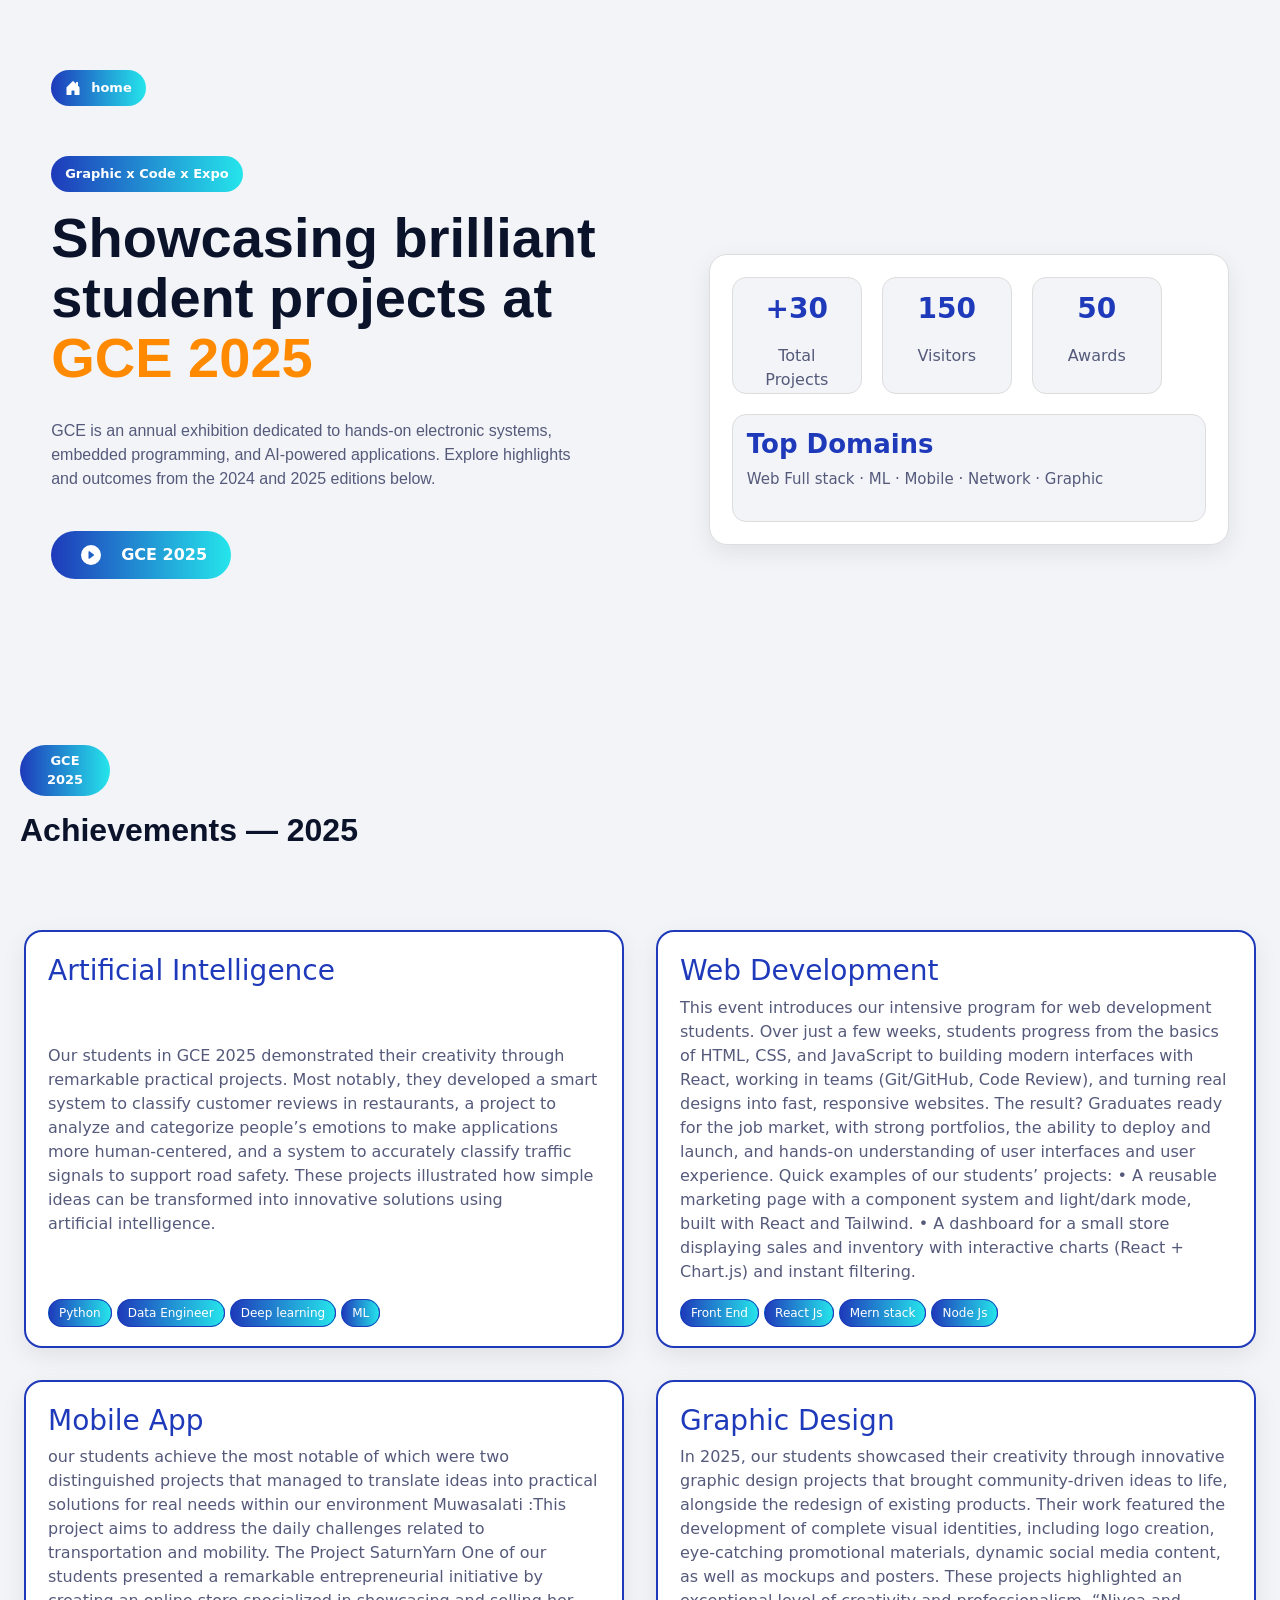
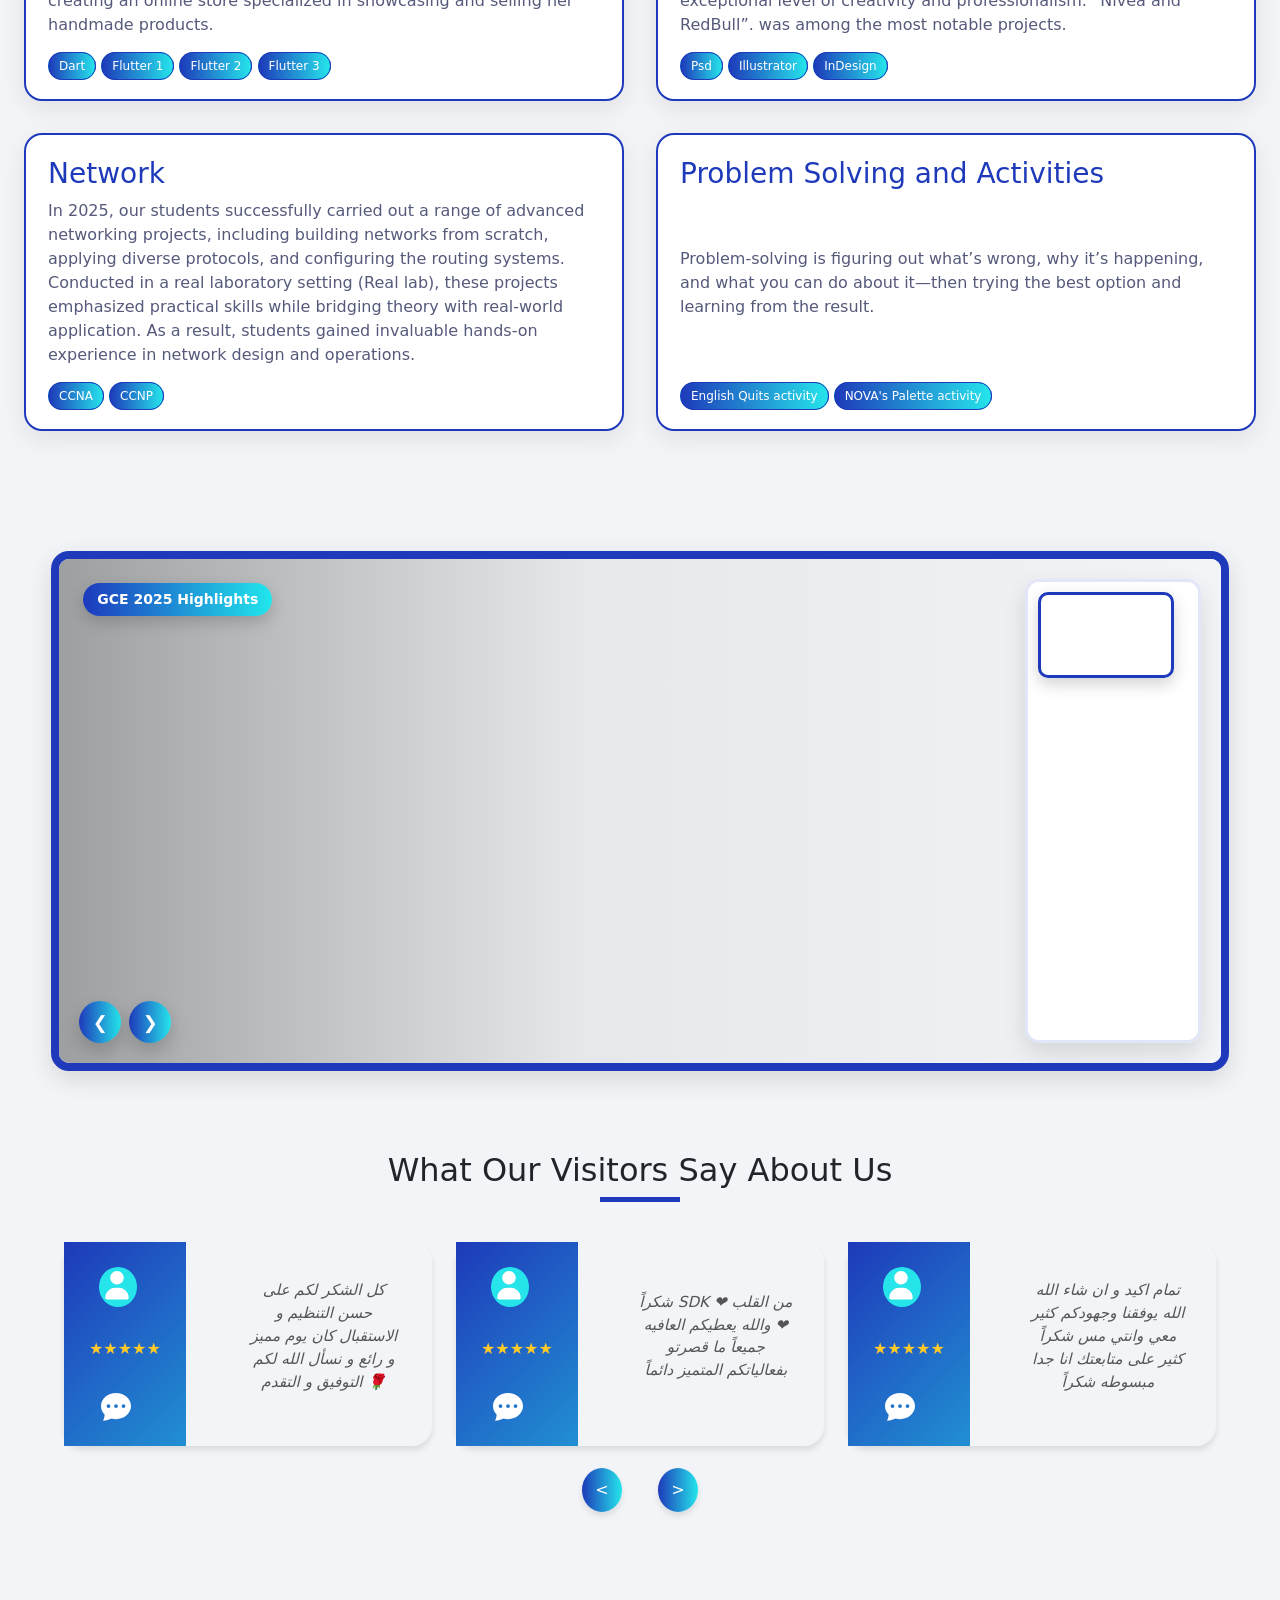
==== SDK-GCE/HTML/GCE-2025.html @ eddd0426 "Add initial HTML structure for GCE 2026 landing page with navigation, sections, and footer" ====
<!DOCTYPE html>
<html lang="en">
<head>
    <meta charset="UTF-8">
    <meta name="viewport" content="width=device-width, initial-scale=1.0">
    <title>GCE 2025</title>

    <link href="https://cdn.jsdelivr.net/npm/bootstrap@5.0.2/dist/css/bootstrap.min.css" rel="stylesheet" integrity="sha384-EVSTQN3/azprG1Anm3QDgpJLIm9Nao0Yz1ztcQTwFspd3yD65VohhpuuCOmLASjC" crossorigin="anonymous">
    <link rel="stylesheet" href="https://cdnjs.cloudflare.com/ajax/libs/font-awesome/6.4.0/css/all.min.css">
    <link rel="stylesheet" href="../CSS/GCE.css">


</head>
<body>
    

<div id="maingrid-header">

<div id="gridone-header">

    <a href="../index.html">
    <div class="btn-home">

        <svg xmlns="http://www.w3.org/2000/svg" width="16" height="16" fill="currentColor" class="bi bi-house-door-fill" viewBox="0 0 16 16">
        <path d="M6.5 14.5v-3.505c0-.245.25-.495.5-.495h2c.25 0 .5.25.5.5v3.5a.5.5 0 0 0 .5.5h4a.5.5 0 0 0 .5-.5v-7a.5.5 0 0 0-.146-.354L13 5.793V2.5a.5.5 0 0 0-.5-.5h-1a.5.5 0 0 0-.5.5v1.293L8.354 1.146a.5.5 0 0 0-.708 0l-6 6A.5.5 0 0 0 1.5 7.5v7a.5.5 0 0 0 .5.5h4a.5.5 0 0 0 .5-.5"/>
        </svg>
        
        <span>home</span>  

    </div>
    </a>


    <div class="summary">Graphic x Code x Expo</div>

<h1>Showcasing brilliant student projects at <span> GCE 2025 </span></h1>
<p>GCE is an annual exhibition dedicated to hands-on electronic systems, embedded programming, and AI-powered applications. Explore highlights and outcomes from the 2024 and 2025 editions below.</p>

<div class="reels">

<svg xmlns="http://www.w3.org/2000/svg" width="16" height="16" fill="currentColor" class="bi bi-play-circle-fill" viewBox="0 0 16 16">
  <path d="M16 8A8 8 0 1 1 0 8a8 8 0 0 1 16 0M6.79 5.093A.5.5 0 0 0 6 5.5v5a.5.5 0 0 0 .79.407l3.5-2.5a.5.5 0 0 0 0-.814z"/>
</svg>
<a href="https://www.instagram.com/reel/DPHb82TCMqU/?utm_source=ig_web_button_share_sheet" >GCE 2025</a>  <!-- link reel for GCE 2025-->

</div>

</div>



<div id="gridtwo-header">


  <a href="../index.html">



    </a>


<div id="grid-static">

    <div id="static-one">

<div class="static-number">
    <h4>+30</h4>  
    <p>Total Projects</p>
</div>

<div class="static-number">
    <h4>150</h4>  
    <p>Visitors</p>
</div>

<div class="static-number">
    <h4>50</h4> 
    <p>Awards </p>
</div>

    </div>

<div class="static-domain">
    <h4>Top Domains</h4>
    <p>Web Full stack · ML · Mobile · Network · Graphic </p>
</div>

</div>


</div>


</div>


<div id="title-achevment">

<div class="gce-title">

<div class="gce-year">GCE 2025</div>
<h3>Achievements — 2025</h3>

</div>



</div>


<div id="grid-2023">

<div class="pre-project">

<h3>Artificial Intelligence</h3>

<p>Our students in GCE 2025 demonstrated their creativity through remarkable practical projects. Most notably, they developed a smart system to classify customer reviews in restaurants, a project to analyze and categorize people’s emotions to make applications more human-centered, and a system to accurately classify traffic signals to support road safety. These projects illustrated how simple ideas can be transformed into innovative solutions using artificial intelligence.</p>

<div class="skill-badge">
    <span>Python</span>
    <span>Data Engineer</span>
    <span>Deep learning</span>
    <span>ML</span>
</div>

</div>

<div class="pre-project">

<h3>Web Development</h3>

<p>This event introduces our intensive program for web development students. Over just a few weeks, students progress from the basics of HTML, CSS, and JavaScript to building modern interfaces with React, working in teams (Git/GitHub, Code Review), and turning real designs into fast, responsive websites.
The result? Graduates ready for the job market, with strong portfolios, the ability to deploy and launch, and hands-on understanding of user interfaces and user experience.

Quick examples of our students’ projects:
	•	 A reusable marketing page with a component system and light/dark mode, built with React and Tailwind.
	•	A dashboard for a small store displaying sales and inventory with interactive charts (React + Chart.js) and instant filtering.</p>

<div class="skill-badge">
    <span>Front End</span>
    <span>React Js</span>
    <span>Mern stack</span>
    <span>Node Js</span>
</div>

</div>

<div class="pre-project">

<h3>Mobile App</h3>

<p>our students achieve the most notable of which were two distinguished projects that managed to translate ideas into practical solutions for real needs within our environment 
 
Muwasalati :This project aims to address the daily challenges related to transportation and mobility. 
The Project SaturnYarn
One of our students presented a remarkable entrepreneurial initiative by creating an online store specialized in showcasing and selling her handmade products.</p>

<div class="skill-badge">
    <span>Dart</span>
    <span>Flutter 1</span>
    <span>Flutter 2</span>
    <span>Flutter 3</span>
</div>

</div>

<div class="pre-project">

<h3>Graphic Design</h3>

<p>In 2025, our students showcased their creativity through innovative graphic design projects that brought community-driven ideas to life, alongside the redesign of existing products. Their work featured the development of complete visual identities, including logo creation, eye-catching promotional materials, dynamic social media content, as well as mockups and posters. These projects highlighted an exceptional level of creativity and professionalism. “Nivea and RedBull”. was among the most notable projects.</p>

<div class="skill-badge">
    <span>Psd</span>
    <span>Illustrator</span>
    <span>InDesign</span>

</div>

</div>

<div class="pre-project" >

<h3>Network</h3>

<p>In 2025, our students successfully carried out a range of advanced networking projects, including building networks from scratch, applying diverse protocols, and configuring the routing systems. Conducted in a real laboratory setting (Real lab), these projects emphasized practical skills while bridging theory with real-world application. As a result, students gained invaluable hands-on experience in network design and operations.</p>

<div class="skill-badge">
    <span>CCNA</span>
    <span>CCNP</span>
</div>

</div>

<div class="pre-project" >

<h3>Problem Solving and Activities</h3>

<p>Problem-solving is figuring out what’s wrong, why it’s happening, and what you can do about it—then trying the best option and learning from the result.</p>

<div class="skill-badge">

    <span>English Quits activity</span>
    <span>NOVA's Palette activity</span>
</div>

</div>




</div>




<div class="hero-gallery">
  <div class="hero-bg" id="heroBg">
    <div class="hero-overlay"></div>

    <div class="hero-badge">GCE 2025 Highlights</div>
  </div>


  <div class="thumb-rail" id="thumbRail"></div>


  <button class="chev prev" id="heroPrev" aria-label="Previous">❮</button>
  <button class="chev next" id="heroNext" aria-label="Next">❯</button>
</div>




<div id="review">

<div id="header-review">
<h2>What Our Visitors Say About Us</h2>
<div id="line"></div>
</div>



<div id="review-card">

<div class="feedback-card">

<div class="part1-card">

<div class="bg-profile">
<svg xmlns="http://www.w3.org/2000/svg" viewBox="0 0 640 640"><!--!Font Awesome Free v7.0.0 by @fontawesome - https://fontawesome.com License - https://fontawesome.com/license/free Copyright 2025 Fonticons, Inc.--><path fill="#ffffff" d="M320 312C386.3 312 440 258.3 440 192C440 125.7 386.3 72 320 72C253.7 72 200 125.7 200 192C200 258.3 253.7 312 320 312zM290.3 368C191.8 368 112 447.8 112 546.3C112 562.7 125.3 576 141.7 576L498.3 576C514.7 576 528 562.7 528 546.3C528 447.8 448.2 368 349.7 368L290.3 368z"/></svg>
</div>

<div class="star">
★★★★★
</div>

<div class="comment-icon">
<svg xmlns="http://www.w3.org/2000/svg" width="16" height="16" fill="currentColor" class="bi bi-chat-dots-fill" viewBox="0 0 16 16">
  <path d="M16 8c0 3.866-3.582 7-8 7a9 9 0 0 1-2.347-.306c-.584.296-1.925.864-4.181 1.234-.2.032-.352-.176-.273-.362.354-.836.674-1.95.77-2.966C.744 11.37 0 9.76 0 8c0-3.866 3.582-7 8-7s8 3.134 8 7M5 8a1 1 0 1 0-2 0 1 1 0 0 0 2 0m4 0a1 1 0 1 0-2 0 1 1 0 0 0 2 0m3 1a1 1 0 1 0 0-2 1 1 0 0 0 0 2"/>
</svg>
</div>


</div>
<!-- i take coments from tr ansam-->
<div class="part2-card">
<p>
    كل الشكر لكم على حسن التنظيم و الاستقبال كان يوم مميز و رائع و نسأل الله لكم التوفيق و التقدم 🌹
</p>
</div>

    
</div>

<div class="feedback-card">

<div class="part1-card">

<div class="bg-profile">
<svg xmlns="http://www.w3.org/2000/svg" viewBox="0 0 640 640"><!--!Font Awesome Free v7.0.0 by @fontawesome - https://fontawesome.com License - https://fontawesome.com/license/free Copyright 2025 Fonticons, Inc.--><path fill="#ffffff" d="M320 312C386.3 312 440 258.3 440 192C440 125.7 386.3 72 320 72C253.7 72 200 125.7 200 192C200 258.3 253.7 312 320 312zM290.3 368C191.8 368 112 447.8 112 546.3C112 562.7 125.3 576 141.7 576L498.3 576C514.7 576 528 562.7 528 546.3C528 447.8 448.2 368 349.7 368L290.3 368z"/></svg>
</div>

<div class="star">
★★★★★
</div>

<div class="comment-icon">
<svg xmlns="http://www.w3.org/2000/svg" width="16" height="16" fill="currentColor" class="bi bi-chat-dots-fill" viewBox="0 0 16 16">
  <path d="M16 8c0 3.866-3.582 7-8 7a9 9 0 0 1-2.347-.306c-.584.296-1.925.864-4.181 1.234-.2.032-.352-.176-.273-.362.354-.836.674-1.95.77-2.966C.744 11.37 0 9.76 0 8c0-3.866 3.582-7 8-7s8 3.134 8 7M5 8a1 1 0 1 0-2 0 1 1 0 0 0 2 0m4 0a1 1 0 1 0-2 0 1 1 0 0 0 2 0m3 1a1 1 0 1 0 0-2 1 1 0 0 0 0 2"/>
</svg>
</div>


</div>

<div class="part2-card">
<p>
    شكراً SDK من القلب ❤️❤️ والله يعطيكم العافيه جميعاً ما قصرتو بفعالياتكم المتميز دائماً
</p>
</div>

    
</div>


<div class="feedback-card">

<div class="part1-card">

<div class="bg-profile">
<svg xmlns="http://www.w3.org/2000/svg" viewBox="0 0 640 640"><!--!Font Awesome Free v7.0.0 by @fontawesome - https://fontawesome.com License - https://fontawesome.com/license/free Copyright 2025 Fonticons, Inc.--><path fill="#ffffff" d="M320 312C386.3 312 440 258.3 440 192C440 125.7 386.3 72 320 72C253.7 72 200 125.7 200 192C200 258.3 253.7 312 320 312zM290.3 368C191.8 368 112 447.8 112 546.3C112 562.7 125.3 576 141.7 576L498.3 576C514.7 576 528 562.7 528 546.3C528 447.8 448.2 368 349.7 368L290.3 368z"/></svg>
</div>

<div class="star">
★★★★★
</div>

<div class="comment-icon">
<svg xmlns="http://www.w3.org/2000/svg" width="16" height="16" fill="currentColor" class="bi bi-chat-dots-fill" viewBox="0 0 16 16">
  <path d="M16 8c0 3.866-3.582 7-8 7a9 9 0 0 1-2.347-.306c-.584.296-1.925.864-4.181 1.234-.2.032-.352-.176-.273-.362.354-.836.674-1.95.77-2.966C.744 11.37 0 9.76 0 8c0-3.866 3.582-7 8-7s8 3.134 8 7M5 8a1 1 0 1 0-2 0 1 1 0 0 0 2 0m4 0a1 1 0 1 0-2 0 1 1 0 0 0 2 0m3 1a1 1 0 1 0 0-2 1 1 0 0 0 0 2"/>
</svg>
</div>


</div>

<div class="part2-card">
<p>
    تمام اكيد و ان شاء الله الله يوفقنا وجهودكم كثير معي وانتي مس شكراً كثير على متابعتك انا جدا مبسوطه شكراً
</p>
</div>

    
</div>

</div>

<div id="arrow">

<div id="left-arrow"> < </div>
<div id="right-arrow">> </div>

</div>

</div>




</div>





<script src="../JS/GCE-2025.js"></script>

</body>
</html>
---- SDK-GCE/CSS/GCE.css ----
body
{
    background-color: #F2F4F7;
    box-sizing: border-box;
    margin: 0px;

}


#maingrid-header
{
    display: grid;
    grid-template-columns: auto auto;
    margin: 70px 53px;
    gap: 60px;
}


#gridone-header
{

    margin-left: 70px;
    margin-top: 40px;

}


#gridone-header h1
{
    width: 557px;
    height: 204px;
    color: #0B132B;
    font-size: 56px;
    font-family: Inter, sans-serif;
    font-weight: bold;
}

#gridone-header span
{
    color: #FF8A00;
}


#gridone-header p
{
    width: 557px;
    height: 115px;
    color: #555a7b;
    font-size: 16px;
    font-family: Inter, sans-serif;

}

.summary 
{
    width: 271px;
    height: 36px;
    background: linear-gradient(90deg, #1E3ABA, #25E5EB);
    color: white;
    font-size: 13px;
    padding: 8px 14px;
    border-radius: 999px;
    text-align: center;
    font-weight: 700;
    margin-bottom: 16px;
}

.btn-home 
{

    width: 131px;
    height: 36px;
    background: linear-gradient(90deg, #1E3ABA, #25E5EB);
    margin-bottom: 50px;
    color: white;
    font-size: 13px;
    padding: 8px 14px;
    border-radius: 999px;
    text-align: center;
    font-weight: 700;
    display: flex;
    justify-content: center;
    gap: 10px;
    position: relative;
    bottom: 110px;
    left: 330px;
    display: flex;
    align-items: center;
    transition: transform .35s ease, box-shadow .35s ease, filter .35s ease;

}




.btn-home span
{
  color: white !important;
}


.btn-home:hover
{

  transform: translateY(-3px) scale(1.02);
  box-shadow: 0 10px 24px rgba(0,0,0,.15);

}

#grid-static
{
    display: flex;
    flex-direction: column;
    background: #fff;
    border: 1px solid #ddd;
    border-radius: 18px;
    box-shadow: 0 8px 24px rgba(0, 0, 0, .08);
    padding: 22px;
    gap: 20px;
    width: 480px;

}

#static-one
{
    display: flex;
    gap: 20px;
}


.static-number
{
    width: 130px;
    height: 93px;
    background: #F2F4F7;
    border: 1px solid #ddd;
    border-radius: 14px;
    padding: 14px;
    text-align: center;
}

.static-domain
{

    width: 434px;
    height: 93px;
    background: #F2F4F7;
    border: 1px solid #ddd;
    border-radius: 14px;
    padding: 14px;
}


.static-domain h4
{

    font-size: 26px;
    font-weight: 700;
    color: #1E3ABA;
}

.static-domain p
{

    font-size: 15px;    
    color: #555a7b;
}


.static-number h4
{
    width: 100px;
    height: 44px;
    color: #1E3ABA;
    font-size: 28px;
    font-weight: 700;
}

.static-number p
{
    width: 100px;
    height: 19px;
    color: #555a7b;
  
}


#gridtwo-header
{
    margin-top: 150px;
}

#title-achevment
{
    display: flex;
    align-items: center;
    justify-content: space-between;
    padding: 15px 25px;
    margin-top: 220px;
}

#title-achevment h3
{

color: #0B132B;
font-size: 32px;
font-family: Inter, sans-serif;
font-weight: 600;

}


#title-achevment p
{
    margin-right: 40px;
    margin-top: 30px;
    font-size: 16px;
    font-family: Inter, sans-serif;
    color: #555a7b;
}

.gce-title
{
    margin-left: 70px;
}

.gce-year
{
    width: 90px;
    background: linear-gradient(90deg, #1E3ABA, #25E5EB);
    color: white;
    font-size: 13px;
    padding: 5px 14px;
    border-radius: 999px;
    text-align: center;
    font-weight: 700;
    margin-bottom: 16px;
}


/*
#1E3ABA
*/

#grid-2023
{
    display: grid;
    grid-template-columns: auto auto;
    margin-left: 90px;
    margin-top: 70px;
    gap: 70px;
}

.pre-project
{
    width: 513px;
    background: #fff;
    border: 2px solid  #1E3ABA;
    border-radius:18px;
    padding: 22px;
    box-shadow:  0 8px 24px rgba(0, 0, 0, .08);
    display: flex;
    flex-direction: column;
    justify-content: space-between;
}

.pre-project h3
{
    color: #1E3ABA;
}

.pre-project p
{
    color: #555a7b;
}


.skill-badge span
{
    
    font-size: 12px;
    padding: 6px 10px;
    border-radius: 999px;
    border: 1px solid #1E3ABA;
    background: linear-gradient(90deg, #1E3ABA, #25E5EB);
    color: white

}


.skill-badge span:hover 
{
    border: 1px solid #25E5EB;
    background: #25E5EB;
    color: white;
}


.static-info
{

    display: flex;
    gap: 20px;


}

.static-card
{

    display: flex;
    flex-direction: column;
    background: #fff;
    border: 2px solid #1E3ABA;
    border-radius: 18px;
    box-shadow: 0 8px 24px rgba(0, 0, 0, .08);
    padding: 22px;
    gap: 20px;
    width: 513px;
}

.summary-info li
{
color: #555a7b;

}


.image-scroll 
{

    margin-left: 360px;
    margin-top: 200px;
    background: #fff;
    border: 8px solid #1E3ABA;
    border-radius: 18px;
    box-shadow: 0 8px 24px rgba(0, 0, 0, .08);
    padding: 6px;
    gap: 20px;
    width: 810px;
    height: 425px;
}

.image-scroll img
{
    width: 783px;
    height: 400px;
    border-radius: 20px;
}


#arrow-pic
{
    display: flex;
    margin-top: 20px;
    justify-content: center;
    gap: 80px;

}

#circles
{
    display: flex;
    align-items: center;
}


#leftArrow
{

    background: linear-gradient(90deg, #1E3ABA, #25E5EB);
    border: none;
    border-radius: 50%;
    padding: 10px;
    font-size: 15px;
    font-weight: 600;
    color: white;
    width: 40px;
    height: 44px;
    display: flex;
    align-items: center;
    justify-content: center;

    
}


#rightArrow
{


    background: linear-gradient(90deg, #1E3ABA, #25E5EB);
    border: none;
    border-radius: 50%;
    padding: 10px;
    font-size: 15px;
    font-weight: 600;
    color: white;
    width: 40px;
    height: 44px;

}

#review
{


margin-bottom: 190px;

}

#header-review
{

font-weight: bold;
font-size: 25px;
margin-left: 550px;
margin-top: 220px;

}

#line
{

border-top:solid 5px #1E3ABA;
width: 80px;
position: relative;
left: 200px;
}

#review-card
{

display: flex;
gap: 30px;
margin-left: 200px;
margin-top: 100px;
width: 100%;
}

.feedback-card
{

display: flex;
width: 366px;
height: 204px;
gap: 30px;
box-shadow: 0 4px 6px rgba(0, 0, 0, 0.1);
border-radius: 20px;
}


.bg-profile
{

background-color: #25E5EB;
border-radius: 50%;
width: 38px;
height: 48px;
position: relative;
position: relative;
left: 10px;

}

.bg-profile svg
{

    width: 36px;
    height: 36px;
    display: flex;
    align-items: center;
    justify-content: center;
}

.comment-icon svg
{
    color: white;
    width: 30px;
    height: 30px;
    position: relative;
    left: 12px;
}

.star
{
    color: #ffca28;
}


.part1-card
{
    display: flex;
    flex-direction: column;
    background-color: #1E3ABA;
    gap: 30PX;
    padding: 25px;

   
}

.part2-card 
{
    display: flex;
    text-align: center;
    align-items: center;
    padding: 30px;
    width: 256px;
}

.part2-card p
{
    font-style: italic;
    color: #555;
    line-height: 1.5;
    font-size: 0.95rem;
    overflow: hidden;
}


#arrow
{
    display: flex;
    justify-content: space-between;
}

#left-arrow
{
    display: flex;
    background: linear-gradient(90deg, #1E3ABA, #25E5EB);
    border-radius: 50%;
    color: white;
    padding: 10px;
    width: 40px;
    align-items: center;
    justify-content: center;
    box-shadow: 0 4px 6px rgba(0, 0, 0, 0.1);
    position: relative;
    top: 230px;
    left: 90px;
    cursor: pointer;
}


#right-arrow
{
    display: flex;
    background: linear-gradient(90deg, #1E3ABA, #25E5EB);
    border-radius: 50%;
    color: white;
    padding: 10px;
    width: 40px;
    align-items: center;
    justify-content: center;
    box-shadow: 0 4px 6px rgba(0, 0, 0, 0.1);
    position: relative;
    top: 230px;
    right: 90px;
    cursor: pointer;

}


.feedback-card{
  transition: transform .35s ease, box-shadow .35s ease, filter .35s ease;

}
.feedback-card:hover{
  transform: translateY(-6px) scale(1.02);
  box-shadow: 0 10px 24px rgba(0,0,0,.15);
}


.part1-card{
  background: linear-gradient(135deg, #1E3ABA, #25E5EB);
  background-size: 200% 200%;
  transition: background-position .6s ease;
}
.feedback-card:hover .part1-card{
  background-position: 100% 0;
}

#left-arrow,#right-arrow{
  transition: transform .2s ease, box-shadow .25s ease, filter .2s ease;
}
#left-arrow:hover,#right-arrow:hover{ transform: scale(1.06); }
#left-arrow:active,#right-arrow:active{ transform: scale(.94); filter: brightness(.95); }

.pre-project
{

    transition: transform .35s ease, box-shadow .35s ease, filter .35s ease;
}

.pre-project:hover{
  transform: translateY(-6px) scale(1.02);
  box-shadow: 0 10px 24px rgba(0,0,0,.15);
}

/* === Hero gallery (Antalya-style) === */
.hero-gallery{
  position: relative;
  margin: 120px auto 80px;
  width: min(1200px, 92vw);
  height: clamp(380px, 55vw, 520px);
  border-radius: 18px;
  overflow: hidden;
  box-shadow: 0 8px 24px rgba(0,0,0,.12);
  border: 8px solid #1E3ABA;
  background: #fff;
}

.hero-bg{
  position: absolute;
  inset: 0;
  background-size: cover;
  background-position: center;
  filter: saturate(1.03);
}

.hero-overlay{
  position: absolute;
  inset: 0;
  background: linear-gradient(90deg, rgba(0,0,0,.35), rgba(0,0,0,.05) 45%, rgba(0,0,0,0));
}

.hero-badge{
  position: absolute;
  left: 24px; top: 24px;
  background: linear-gradient(90deg, #1E3ABA, #25E5EB);
  color:#fff; font-weight:700; font-size:14px;
  padding:6px 14px; border-radius:999px; 
  box-shadow: 0 6px 16px rgba(0,0,0,.18);
}

/* Thumbnails rail on the right */
.thumb-rail{
  position: absolute;
  right: 20px; bottom: 20px;
  display: grid;
  gap: 10px;
  padding: 10px;
  background: #fff;
  border-radius: 14px;
  border: 3px solid #E1E7F8;
  box-shadow: 0 10px 24px rgba(0,0,0,.12);
  max-height: calc(100% - 40px);
  width: 176px;
  overflow: auto;
}
.thumb{
  width: 136px; height: 86px; border-radius: 10px;
  background-size: cover; background-position: center;
  cursor: pointer; border: 3px solid transparent;
  transition: transform .22s ease, border-color .22s ease, box-shadow .22s ease, filter .22s ease;
}
.thumb:hover{ transform: translateY(-2px); filter: brightness(1.03); }
.thumb.active{
  border-color: #1E3ABA;
  box-shadow: 0 6px 16px rgba(0,0,0,.18);
}

/* Bottom chevrons */
.chev{
  position: absolute; bottom: 20px;
  width: 42px; height: 42px; border-radius: 50%;
  border: none; cursor: pointer; font-size: 18px;
  color: #fff;
  background: linear-gradient(90deg, #1E3ABA, #25E5EB);
  box-shadow: 0 8px 18px rgba(0,0,0,.18);
  display: grid; place-items: center;
  transition: transform .18s ease, filter .18s ease;
}
.chev.prev{ left: 20px; }
.chev.next{ left: 70px; }
.chev:hover{ transform: scale(1.06); }
.chev:active{ transform: scale(.94); filter: brightness(.95); }

/* Hide old gallery bits if still present */
.image-scroll, #arrow-pic, #circles, #leftArrow, #rightArrow, #mainImage{ display:none !important; }
.hero-bg{
  background-size: contain !important;
  background-repeat: no-repeat;
  background-position: center;
  background-color: #F2F4F7; /* backdrop behind letterbox bars */
}

.reels a
{
    text-decoration: none;
    color: white;
    font-weight: 800;

}


.reels:hover
{

  transform: translateY(-6px) scale(1.02);
  box-shadow: 0 10px 24px rgba(0,0,0,.15);
}

.reels svg
{
    color: white;
    width: 60px;
    height: 20px;
}

.reels
{
    background: linear-gradient(90deg, #1E3ABA, #25E5EB);
    display: flex;
    align-items: center;
    gap: 0px;
    width: 180px;
    padding: 12px 10px;
    border-radius: 40px;
    transition: transform .35s ease, box-shadow .35s ease, filter .35s ease;
}

@media (max-width:500px)
{


    .feedback-card
    {
        margin-right: 20px;
    }


    #arrow
    {
        gap: 1500px;
    }
  .hero-gallery{
    width: 100%;
    height: clamp(260px, 76vw, 420px);
    margin: 24px auto 16px;
    border-width: 6px;
    margin-left: 400px;
    margin-top: 120px;
  }

  /* Badge smaller + closer to edges */
  .hero-badge{
    left: 12px; top: 12px;
    font-size: 12px;
    padding: 5px 10px;
  }

  /* Thumbs: move to bottom, horizontal scroll */
  .thumb-rail{
    left: 10px; right: 10px; bottom: 10px;
    top: auto;
    width: auto;
    max-height: 110px;
    display: grid;
    grid-auto-flow: column;
    grid-auto-columns: minmax(88px, 1fr);
    gap: 8px;
    padding: 8px;
    overflow-x: auto;
    overflow-y: hidden;
    border-width: 2px;
    border-radius: 12px;
  }
  .thumb{ width: 100%; height: 64px; }

  /* Chevrons sit just above the thumb strip */
  .chev{ bottom: 130px; }
  .chev.prev{ left: 12px; }
  .chev.next{ left: 60px; }



#maingrid-header
{
    grid-template-columns: auto;
    gap: 10px;
}

#gridone-header 
{
    margin-left: 0px;

}

#gridone-header h1
{
    width: 385px;
    font-size: 35px;
}

#gridone-header p
{
    width: 360px;
    position: relative;
    bottom: 30px;

}


#grid-2023
{

grid-template-columns: auto;
margin-left: 40px;
}

.gce-title h3
{
    width: 470px;
}

.gce-title
{
    margin-left: 14px;
}

.hero-gallery
{
    margin-left: 40px;
}

#header-review
{
    margin-left: 60px;
}

#review-card
{
    display: grid;
    grid-template-columns: auto ;
    margin-left: 30px;
}

#grid-static
{
    width: 360px;
}

.static-number
{
    width: 110px;
    height: 110px;
    text-align: center;
    flex-direction: column;
    display: flex;
    align-items: center;
    justify-content: center;
    padding: 6px;
}

.static-domain
{
    width: 320px;
    height: 100px;
}

.static-number p
{
font-size: 12px;
font-weight: 400;

}

.static-one
{
    gap: 0px;
}


.static-number h4
{

width: 50px;
font-weight: 700;
}

.static-number p
{
width: 80px;
}

.pre-project
{
    width: 390px;
}

#arrow
{
    display: flex;
    gap: 35px;
    justify-content: start;
    position: relative;
    top: 900px;
    left: 160px;
}

#left-arrow
{
    position: relative;
    top: 0px;
    left: 0px;
}


#right-arrow
{
    position: relative;
    top: 0px;
    right: 0px;
}

.btn-home
{
    position: absolute;
    left: 15px;
    top: 15px;
    
}

}


@media (min-width:500px) and (max-width:1024px)
{

     #header-review h2
    {
       width: 500px;
    }

    .feedback-card
    {
        margin-right: 20px;
    }


    #arrow
    {
        gap: 1500px;
    }

      .hero-gallery{
    width: 100%;
    height: clamp(260px, 76vw, 420px);
    margin: 24px auto 16px;
    border-width: 6px;
    margin-left: 400px;
    margin-top: 120px;
  }

  /* Badge smaller + closer to edges */
  .hero-badge{
    left: 12px; top: 12px;
    font-size: 12px;
    padding: 5px 10px;
  }

  /* Thumbs: move to bottom, horizontal scroll */
  .thumb-rail{
    left: 10px; right: 10px; bottom: 10px;
    top: auto;
    width: auto;
    max-height: 110px;
    display: grid;
    grid-auto-flow: column;
    grid-auto-columns: minmax(88px, 1fr);
    gap: 8px;
    padding: 8px;
    overflow-x: auto;
    overflow-y: hidden;
    border-width: 2px;
    border-radius: 12px;
  }
  .thumb{ width: 100%; height: 64px; }

  /* Chevrons sit just above the thumb strip */
  .chev{ bottom: 145px; }
  .chev.prev{ left: 18px; }
  .chev.next{ left: 72px; }

  #maingrid-header
{

    gap: 90px;
}

#gridone-header 
{
    margin-left: 0px;

}

#gridone-header h1
{
    width: 385px;
    font-size: 35px;
}

#gridone-header p
{
    width: 360px;
    position: relative;
    bottom: 30px;

}


#grid-2023
{


margin-left: 40px;
}

.gce-title h3
{
    width: 470px;
}

.gce-title
{
    margin-left: 14px;
}

.hero-gallery
{
    margin-left: 40px;
}

#header-review
{
    margin-left: 90px;
}

#review-card
{
    display: grid;
    grid-template-columns: auto auto;
    margin-left: 60px;
}

#grid-static
{
    width: 460px;
}

.static-number
{
    width: 180px;
    height: 110px;
    text-align: center;
    flex-direction: column;
    display: flex;
    align-items: center;
    justify-content: center;
    padding: 6px;
}

.static-domain
{
    width: 415px;
    height: 100px;
}

.static-number p
{
font-size: 12px;
font-weight: 400;

}

.static-one
{
    gap: 0px;
}


.static-number h4
{

width: 50px;
font-weight: 700;
}

.static-number p
{
width: 80px;
}

.pre-project
{
    width: 390px;
}

#arrow
{
    display: flex;
    gap: 35px;
    justify-content: start;
    position: relative;
    top: 480px;
    left: 630px;
}

#left-arrow
{
    position: relative;
    top: 0px;
    left: 0px;
}


#right-arrow
{
    position: relative;
    top: 0px;
    right: 0px;
}



}


/* ==== Header (hero) responsive fixes ==== */
#maingrid-header{
  display:grid;
  grid-template-columns: minmax(0,1fr) minmax(0,520px);
  align-items:center;
  gap: clamp(24px,5vw,60px);
  margin: clamp(24px,6vw,70px) clamp(16px,4vw,53px);
}

#gridone-header{ margin:0; }
#gridone-header h1{
  max-width: 22ch;
  height:auto;
  font-size: clamp(28px,5.2vw,56px);
  line-height:1.08;
  margin-bottom: 30px;
}

.reels
{
    margin-top: 40px;
}

#gridone-header p{
  max-width: 60ch;
  height:auto;
  font-size: clamp(14px,2.2vw,16px);
  margin: 10px 0 0;
}
.summary{ width: fit-content; }
.btn-home{
  position: static;            /* stop overlapping on small screens */
  display:inline-flex;
  width:auto; height:auto;
  padding:8px 14px;
  margin-left:auto;  
        /* keeps it to the right on wide screens */
}
#grid-static{
  width:100%;
  max-width: 520px;

}
.static-number,.static-domain{ width:auto; height:auto; }

/* ====== phones ====== */
@media (max-width:500px){
  #maingrid-header{
    grid-template-columns: 1fr;
    gap: 20px;
  }
  #gridone-header h1{ font-size:23px; max-width: 100%; margin-bottom: 40px;}
  #gridone-header p{ max-width: 100%; font-size:12px }
  .btn-home{ align-self: end; }
  #grid-static{ 
    order: 2;
  width: auto;                /* stop fixed width */
  max-width: 100%;
}    /* comes after the text block */
}



/* ====== tablets (≥500px and ≤1024px) ====== */
@media (min-width:500px) and (max-width:1024px){
  #maingrid-header{
    grid-template-columns: 1fr 1fr;
    gap: 32px;
    margin: 40px 24px;
  }
  #gridone-header h1{ font-size: clamp(30px,4.4vw,44px); max-width: 26ch; }
  #gridone-header p{ max-width: 54ch; }
  #grid-static{ max-width: 560px; }
}
/* === Base: let cards be fluid === */
#grid-2023{
  display: grid;
  grid-template-columns: repeat(2, minmax(0, 1fr));
  gap: 32px;
  margin: 70px 24px 0;
}
.pre-project{
  width: auto;                /* stop fixed width */
  max-width: 100%;
}

@media (min-width:500px) and (max-width:811px)
{
      #maingrid-header{
    grid-template-columns: 1fr;
    gap: 20px;
  }

  #gridone-header h1{ margin-bottom: 40px;}

}

/* === Phones (≤500px) === */
@media (max-width:500px){
  #grid-2023{
    grid-template-columns: 1fr;     /* single column */
    gap: 20px;
    margin: 32px 16px 0;
    margin-bottom: 120px;
  }
  .pre-project{
    padding: 18px;
  }
  .pre-project h3{ font-size: 20px; }
  .skill-badge span{ display: inline-block; margin: 6px 6px 0 0; }
}

/* === Tablets (≥500px and ≤1024px) === */
@media (min-width:500px) and (max-width:1024px){
  #grid-2023{
    grid-template-columns: repeat(2, minmax(0, 1fr)); /* two equal columns */
    gap: 24px;
    margin: 48px 20px 0;
  }
  .pre-project{
    padding: 20px;
  }
}


/* === GCE 2023 hero gallery (base) === */
.hero-gallery{
  position: relative;
  margin: 120px auto 80px;
  width: min(1200px, 92vw);
  height: clamp(380px, 55vw, 520px);
  border-radius: 18px;
  overflow: hidden;
  box-shadow: 0 8px 24px rgba(0,0,0,.12);
  border: 8px solid #1E3ABA;
  background: #fff;
}
.hero-bg{
  position: absolute;
  inset: 0;
  background-size: contain;         /* keeps full photo visible */
  background-repeat: no-repeat;
  background-position: center;
  background-color: #F2F4F7;        /* letterbox backdrop */
}
.hero-overlay{
  position: absolute; inset: 0;
  background: linear-gradient(90deg, rgba(0,0,0,.35), rgba(0,0,0,.05) 45%, rgba(0,0,0,0));
}
.hero-badge{
  position: absolute; left: 24px; top: 24px;
  background: linear-gradient(90deg, #1E3ABA, #25E5EB);
  color:#fff; font-weight:700; font-size:14px;
  padding:6px 14px; border-radius:999px; 
  box-shadow: 0 6px 16px rgba(0,0,0,.18);
}

/* Thumbnails rail (desktop/right) */
.thumb-rail{
  position: absolute; right: 20px; bottom: 20px;
  display: grid; gap: 10px; padding: 10px;
  background: #fff; border-radius: 14px; border: 3px solid #E1E7F8;
  box-shadow: 0 10px 24px rgba(0,0,0,.12);
  max-height: calc(100% - 40px);
  width: 176px; overflow: auto;
}
.thumb{
  width: 136px; height: 86px; border-radius: 10px;
  background-size: cover; background-position: center;
  cursor: pointer; border: 3px solid transparent;
  transition: transform .22s ease, border-color .22s ease, box-shadow .22s ease, filter .22s ease;
}
.thumb:hover{ transform: translateY(-2px); filter: brightness(1.03); }
.thumb.active{ border-color: #1E3ABA; box-shadow: 0 6px 16px rgba(0,0,0,.18); }

/* Bottom chevrons */
.chev{
  position: absolute; bottom: 20px;
  width: 42px; height: 42px; border-radius: 50%;
  border: none; cursor: pointer; font-size: 18px; color: #fff;
  background: linear-gradient(90deg, #1E3ABA, #25E5EB);
  box-shadow: 0 8px 18px rgba(0,0,0,.18);
  display: grid; place-items: center;
  transition: transform .18s ease, filter .18s ease;
}
.chev.prev{ left: 20px; }
.chev.next{ left: 70px; }
.chev:hover{ transform: scale(1.06); }
.chev:active{ transform: scale(.94); filter: brightness(.95); }

/* ====== phones (≤500px) ====== */
@media (max-width:500px){
  .hero-gallery{
    width: 100%;
    height: clamp(260px, 76vw, 420px);
    margin: 24px auto 16px;
    border-width: 6px;
  }
  .hero-badge{
    left: 12px; top: 12px;
    font-size: 12px; padding: 5px 10px;
  }
  /* Move thumbs to bottom as a horizontal strip */
  .thumb-rail{
    left: 10px; right: 10px; bottom: 10px; top: auto;
    width: auto; max-height: 110px;
    display: grid;
    grid-auto-flow: column;
    grid-auto-columns: minmax(88px, 1fr);
    gap: 8px; padding: 8px;
    overflow-x: auto; overflow-y: hidden;
    border-width: 2px; border-radius: 12px;
  }
  .thumb{ width: 100%; height: 64px; }
  /* Chevrons sit just above the thumb strip */
  .chev{ bottom: 130px; }
  .chev.prev{ left: 12px; }
  .chev.next{ left: 60px; }
}

/* ====== tablets (≥500px and ≤1024px) ====== */
@media (min-width:500px) and (max-width:1024px){
  .hero-gallery{
    width: 100%;
    height: clamp(320px, 56vw, 480px);
    margin: 40px auto 20px;
    border-width: 6px;
  }
  /* Keep thumbs bottom & horizontal on tablets too */
  .thumb-rail{
    left: 14px; right: 14px; bottom: 14px; top: auto;
    width: auto; max-height: 120px;
    display: grid;
    grid-auto-flow: column;
    grid-auto-columns: minmax(110px, 1fr);
    gap: 10px; padding: 10px;
    overflow-x: auto; overflow-y: hidden;
  }
  .thumb{ width: 100%; height: 74px; }
  .chev{ bottom: 145px; }
  .chev.prev{ left: 18px; }
  .chev.next{ left: 72px; }
}
/* ===== Review section: base responsive cleanup ===== */
#header-review{
  text-align: center;
  margin: 80px auto 0;
}
#line{
  position: static;           /* center with text-align */
  margin: 8px auto 0;
}

#review-card{
  /* grid so cards wrap fluidly */
  display: grid;
  grid-template-columns: repeat(3, minmax(0, 1fr));
  gap: 24px;
  max-width: 1200px;
  margin: 40px auto 0;
  padding: 0 24px;
}

.feedback-card{
  width: auto !important;     /* override fixed 366px */
  min-height: 204px;
  border-radius: 20px;
}

.part2-card{
  width: auto !important;     /* override fixed 256px */
}

/* Arrows: keep in normal flow (no big offsets) */
#arrow{
  position: r;
  max-width: 1200px;
  margin: 22px auto 0;
  padding: 0 24px;
  display: flex;
  justify-content: center;
  gap: 36px;
}
#left-arrow,
#right-arrow{
  position: static;           /* drop the absolute/relative offsets */
}

/* ===== Phones (≤500px) ===== */
@media (max-width:500px){
  #header-review{ margin: 36px auto 0; }
  #review-card{
    grid-template-columns: 1fr;     /* one card per row */
    gap: 16px;
    padding: 0 16px;
    margin-top: 24px;
  }
  .feedback-card{ min-height: 190px; }
  .part2-card{ padding: 18px; }

  #arrow{
    justify-content: center;        /* arrows centered under title */
    gap: 12px;
    margin-top: 12px;
    padding: 0 16px;
  }

  #review
  {
    margin-top: 120px;
  }


}

/* ===== Tablets (≥500px and ≤1024px) ===== */
@media (min-width:500px) and (max-width:1024px){
  #review-card{
    grid-template-columns: repeat(2, minmax(0, 1fr)); /* two columns */
    gap: 20px;
    padding: 0 20px;
    margin-top: 28px;
  }
  #arrow{
    max-width: 940px;
    margin-top: 12px;
    padding: 0 20px;
    justify-content: end;
    position: relative;
    display: none;
  }
}
/* Prevent accidental horizontal scroll as a safety net */
html, body { overflow-x: hidden; }

/* ---- Mobile (≤500px) ---- */
@media (max-width:500px){
  /* Stop giant gaps / offsets */
  #arrow { gap: 12px; position: static; margin: 12px auto 0; }
  #left-arrow, #right-arrow { position: static; }

  /* Center the gallery instead of pushing it off-screen */
  .hero-gallery { margin: 24px auto 16px; }

  /* Keep review cards inside the viewport */
  #review-card { margin-left: 0; padding: 0 16px; }

  /* Make fixed-width blocks fluid */
  #grid-static { width: auto; max-width: 100%; }
  .pre-project { width: auto; max-width: 100%; }
}

/* ---- Tablet (500–1024px) ---- */
@media (min-width:500px) and (max-width:1024px){
  #arrow { gap: 16px; position: static; margin: 12px auto 0; }
  #left-arrow, #right-arrow { position: static; }
  .hero-gallery { margin: 40px auto 20px; }
  #review-card { margin-left: 0; padding: 0 20px; }
  #grid-static { width: auto; max-width: 560px; }
}
/* === Achievements title area (base clean-up) === */
#title-achevment{
  display:flex;
  align-items:center;
  justify-content:flex-start;
  gap: 14px;
  padding: 12px 20px;
  margin-top: clamp(60px, 12vw, 220px); /* shrink on small screens */
}
.gce-title{ margin-left: 0; }
.gce-year{ 
  font-weight:700; 
  padding: 6px 12px; 
  border-radius: 999px; 
}
/* let the heading be fluid instead of fixed width */
.gce-title h3{
  margin: 0;
  width: auto;
  max-width: 100%;
  font-size: clamp(22px, 4.4vw, 32px);
  line-height: 1.15;
}

/* === Phones (≤500px) === */
@media (max-width:500px){
  #title-achevment{
    flex-direction: column;           /* badge above the title */
    align-items: flex-start;
    gap: 8px;
    padding: 12px 16px;
    margin-top: 36px;
  }
  .gce-year{
    font-size: 12px;
    padding: 5px 10px;
    margin-bottom: 4px;               /* small space above h3 */
  }
  .gce-title h3{
    font-size: clamp(20px, 7.2vw, 26px);
  }
}

/* === Tablets (500–1024px) === */
@media (min-width:500px) and (max-width:1024px){
  #title-achevment{
    flex-direction: row;              /* keep in one line */
    align-items: center;
    gap: 12px;
    padding: 14px 20px;
    margin-top: 60px;
  }
  .gce-title h3{
    font-size: clamp(24px, 3.2vw, 28px);
  }
}
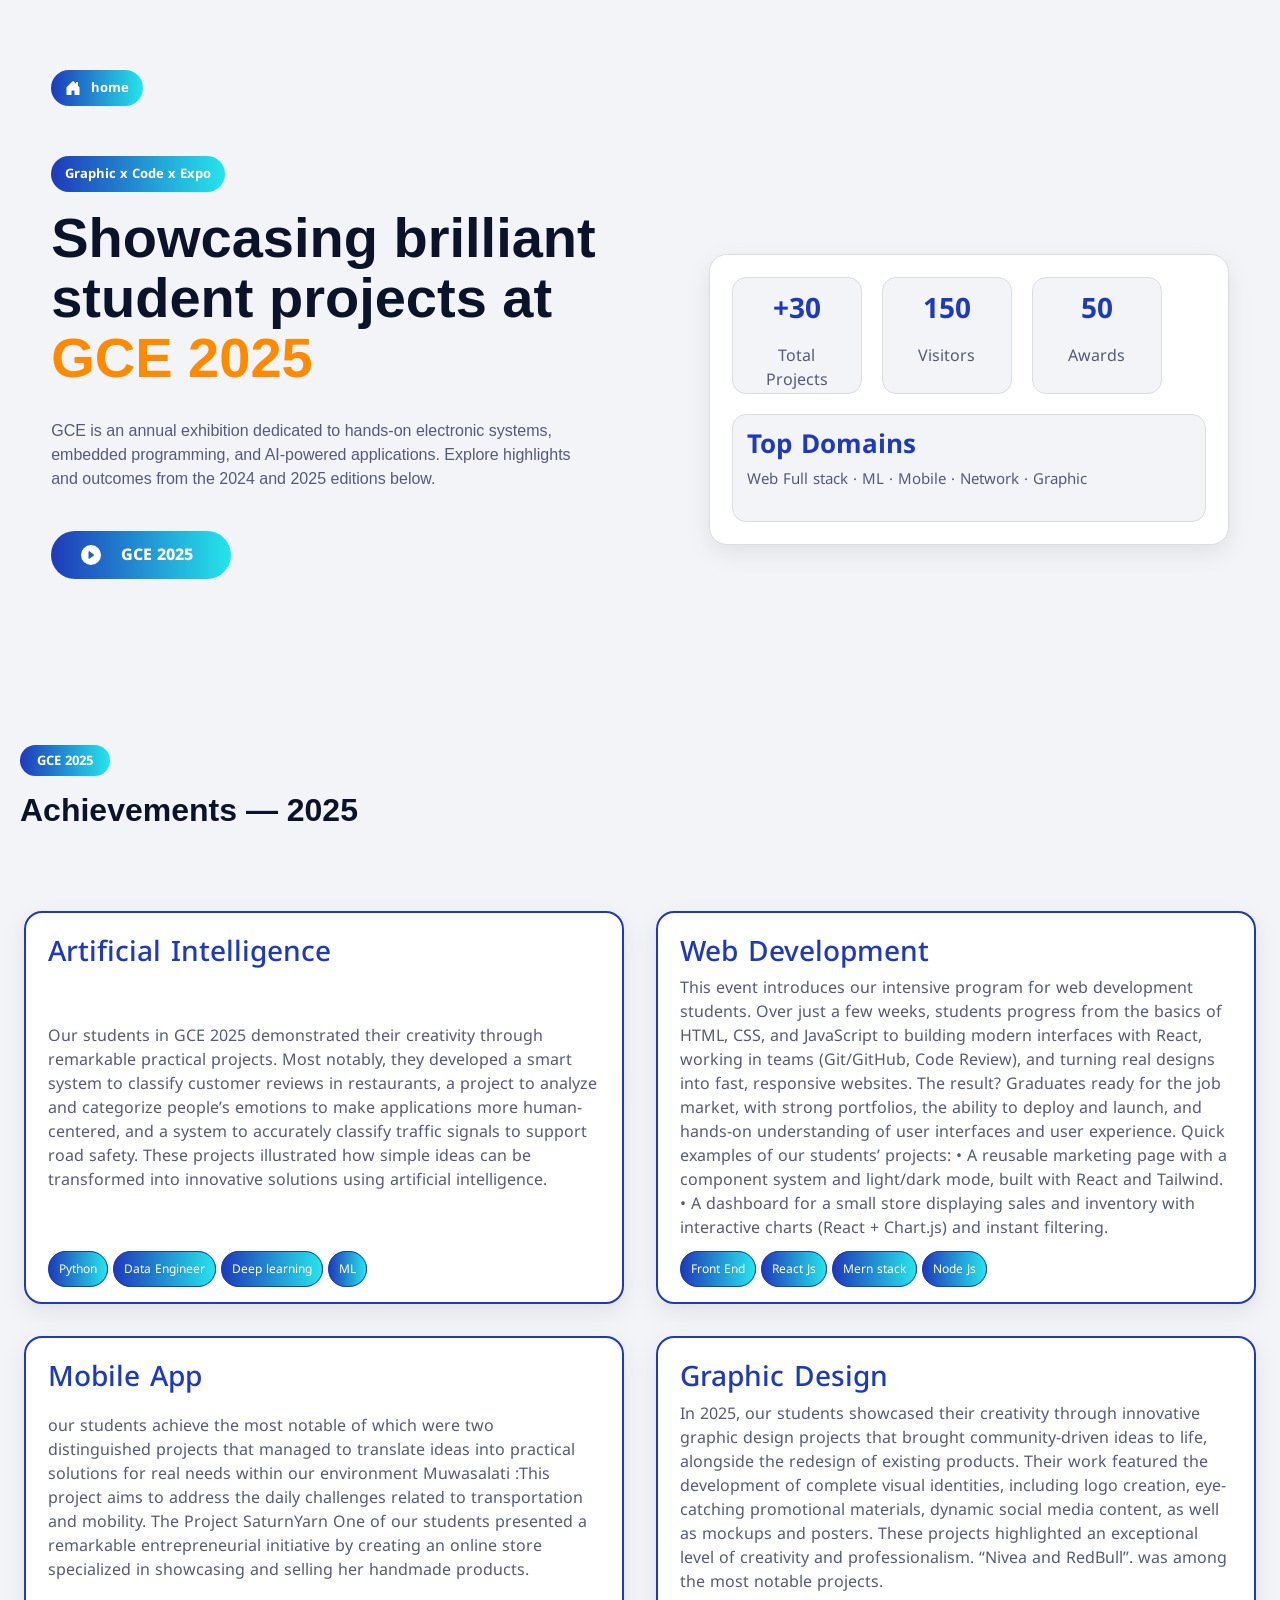
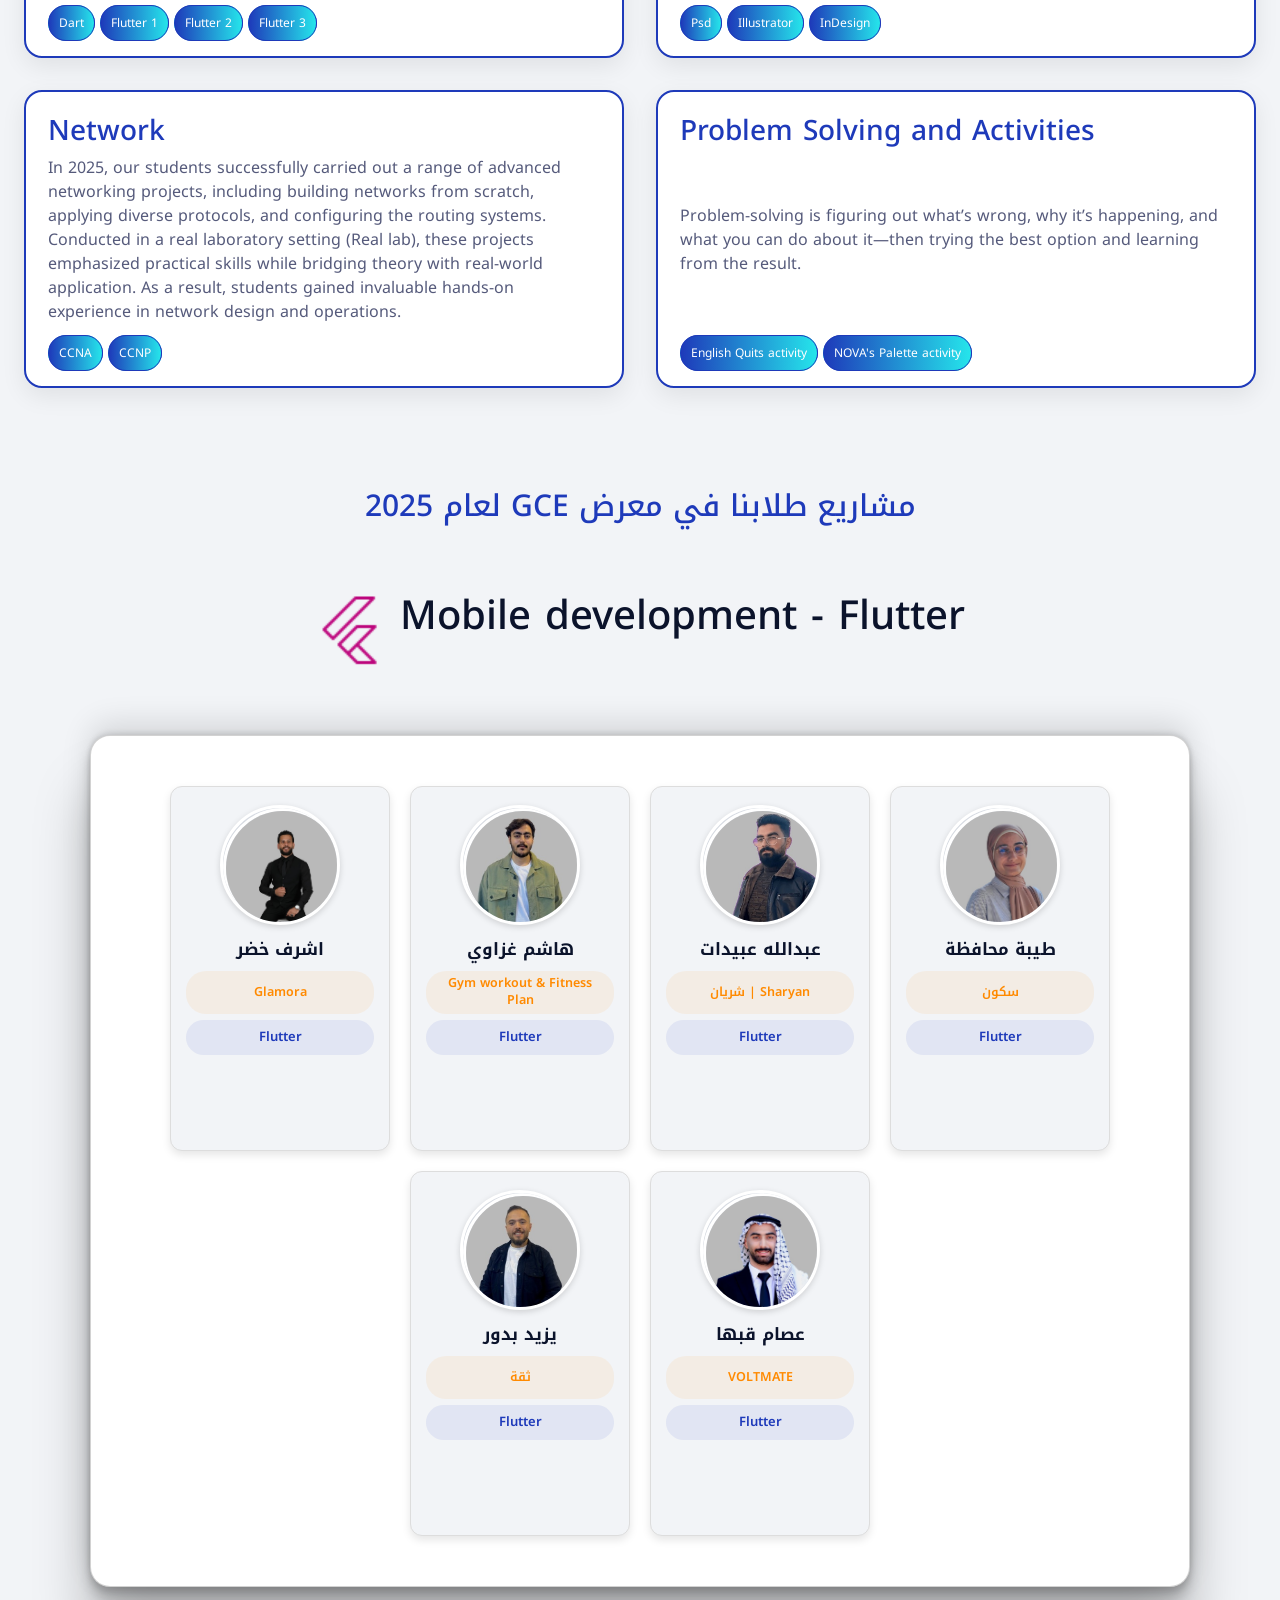
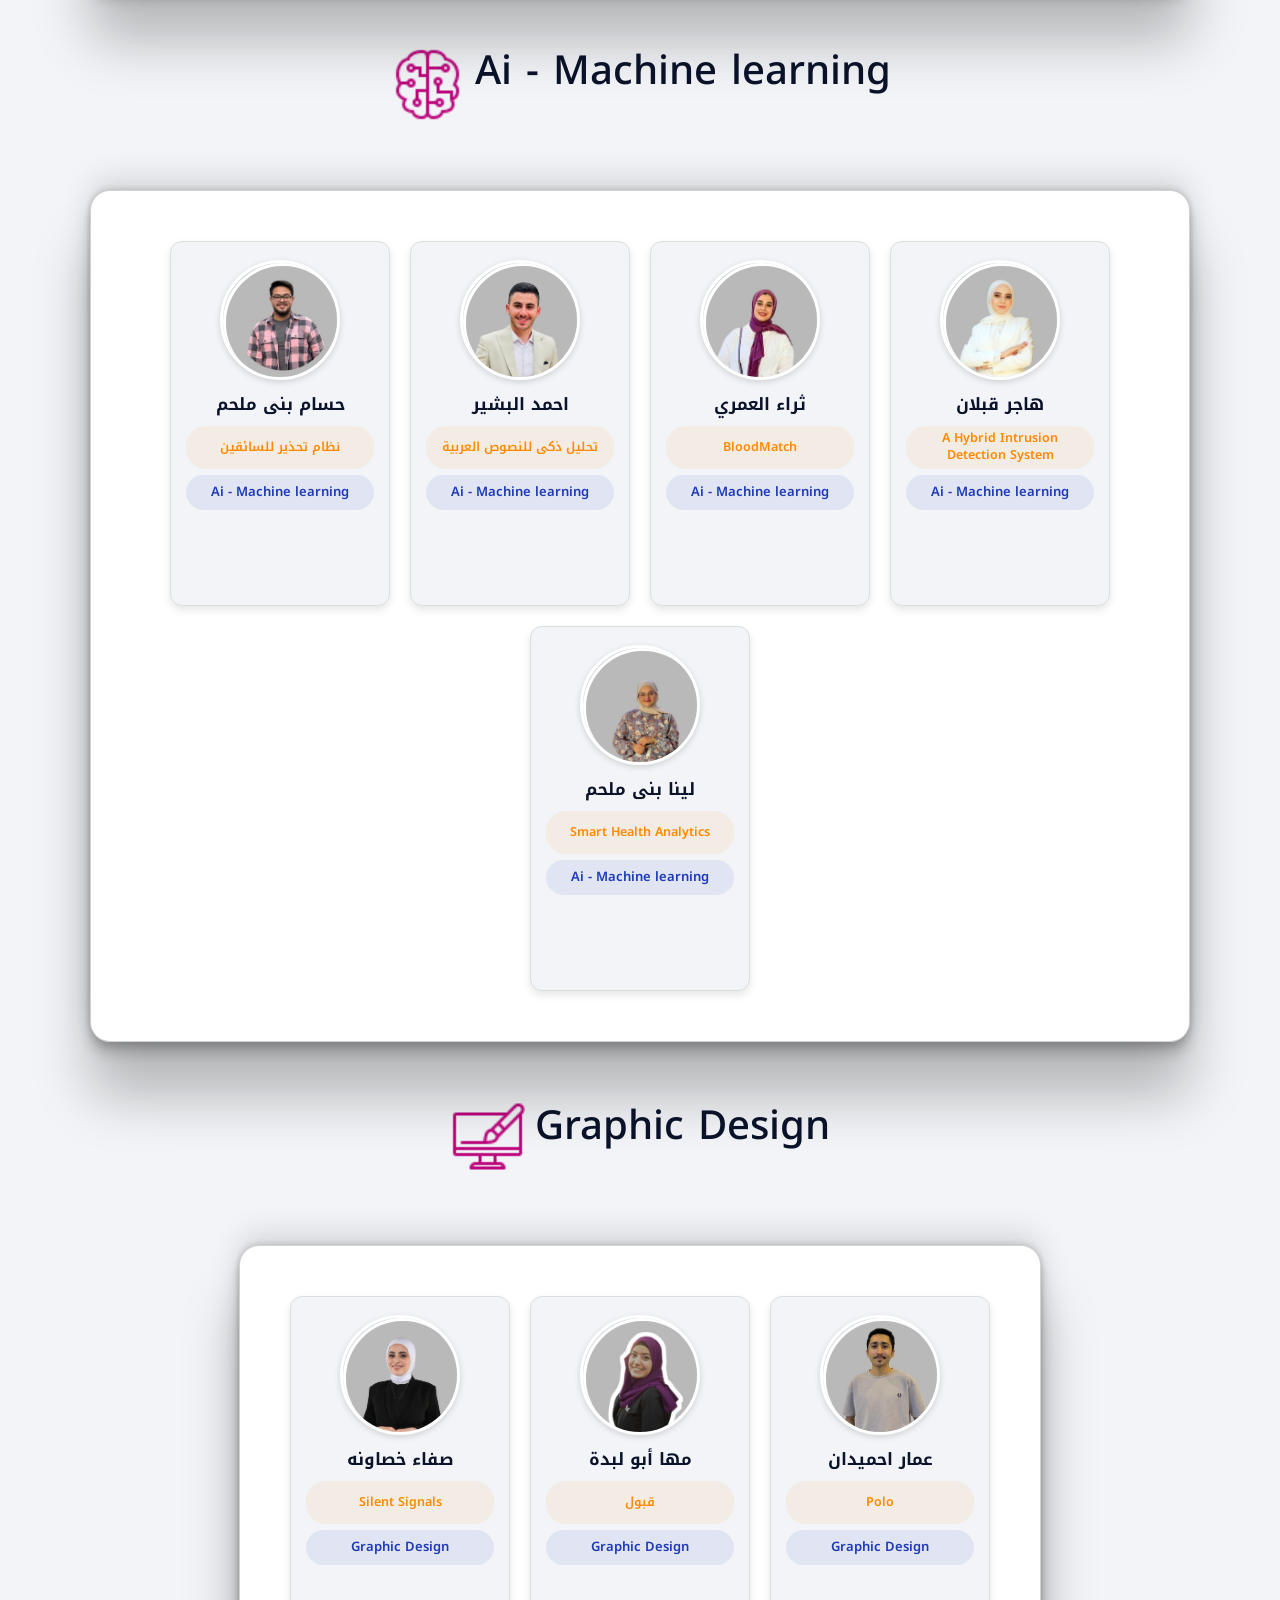
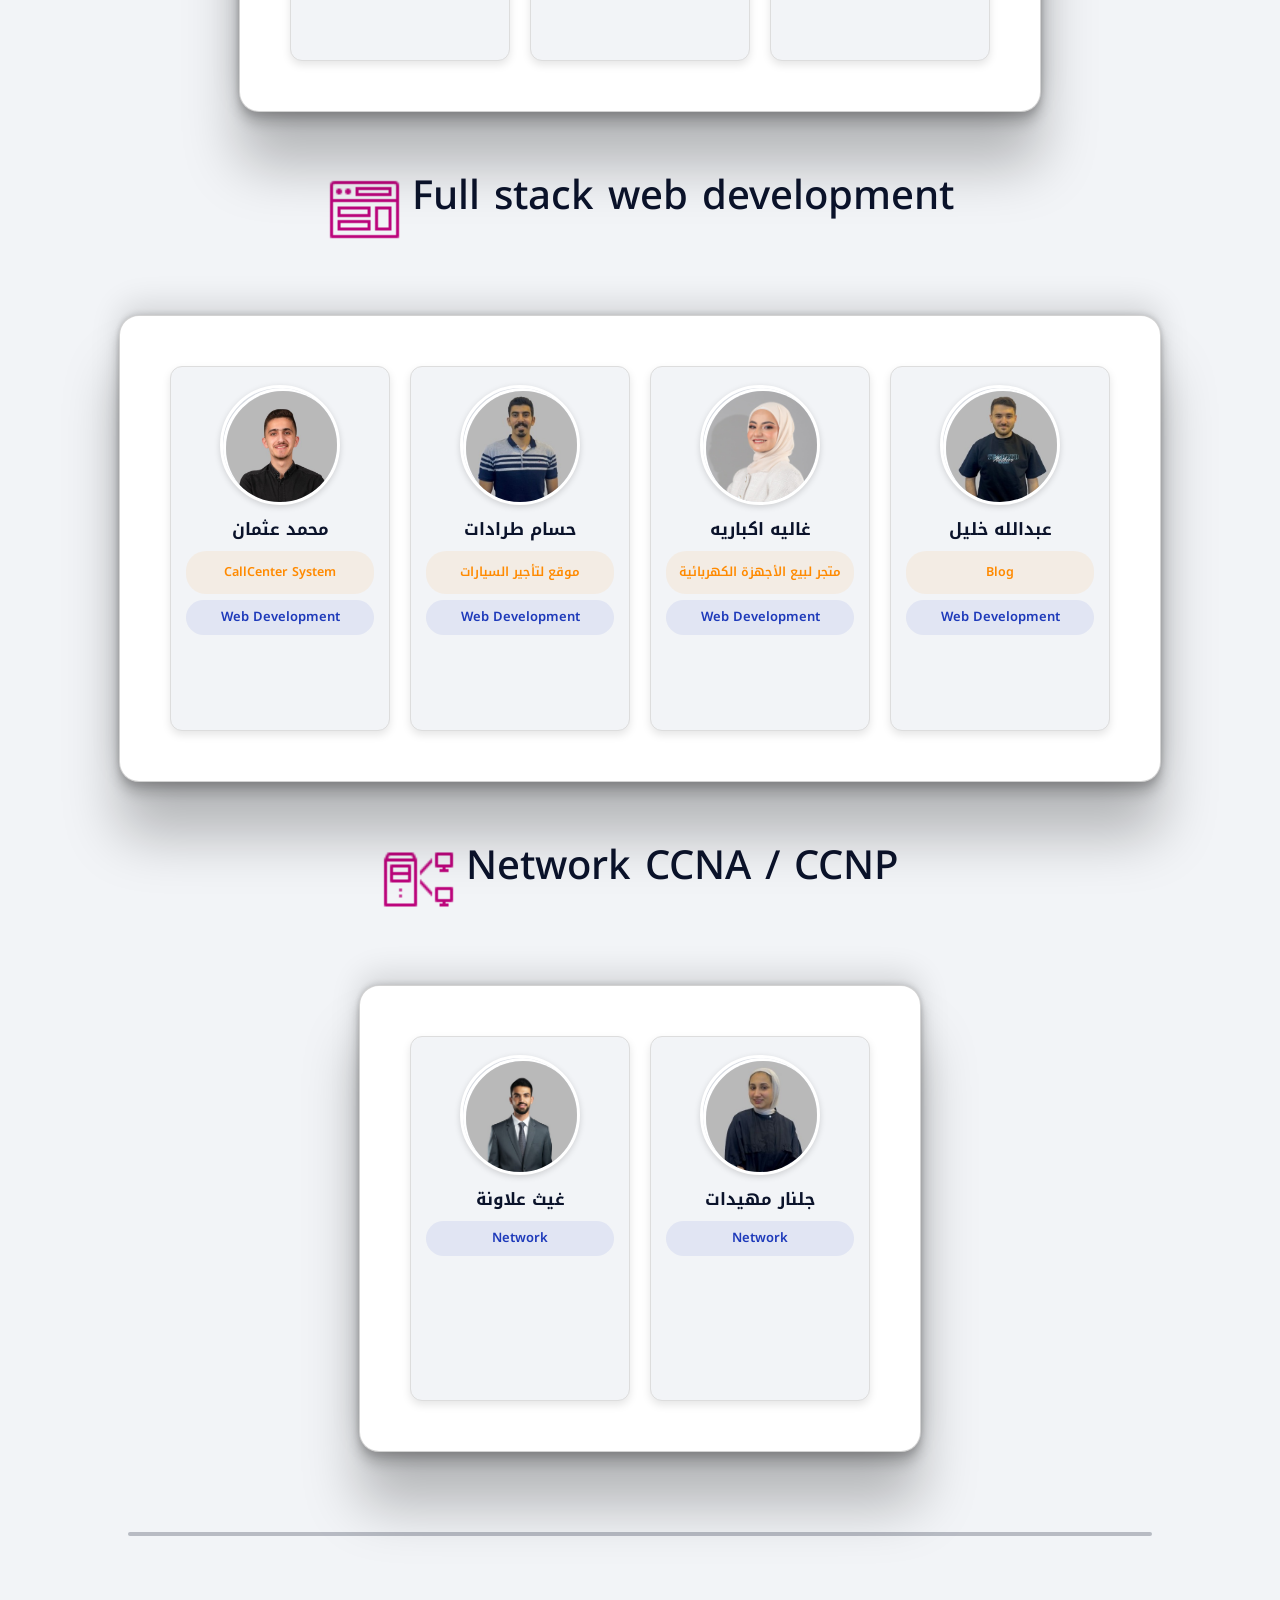
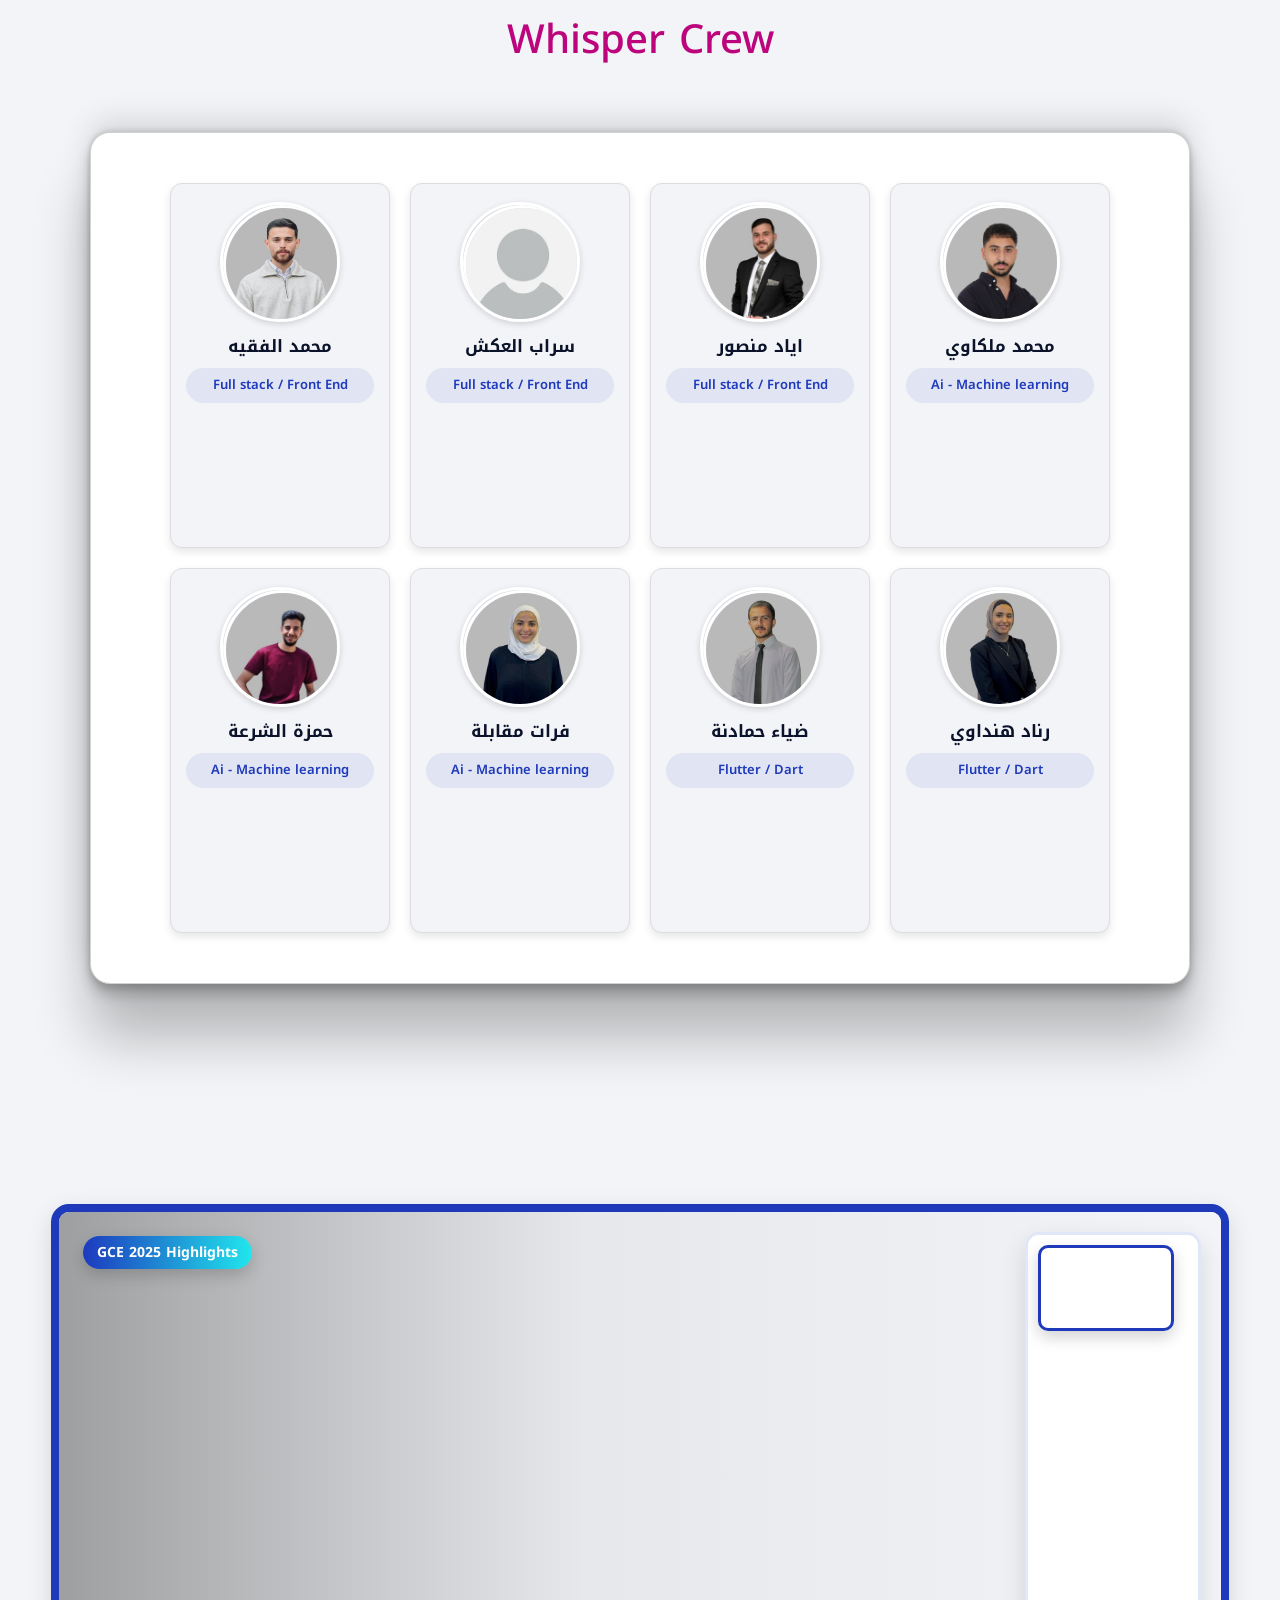
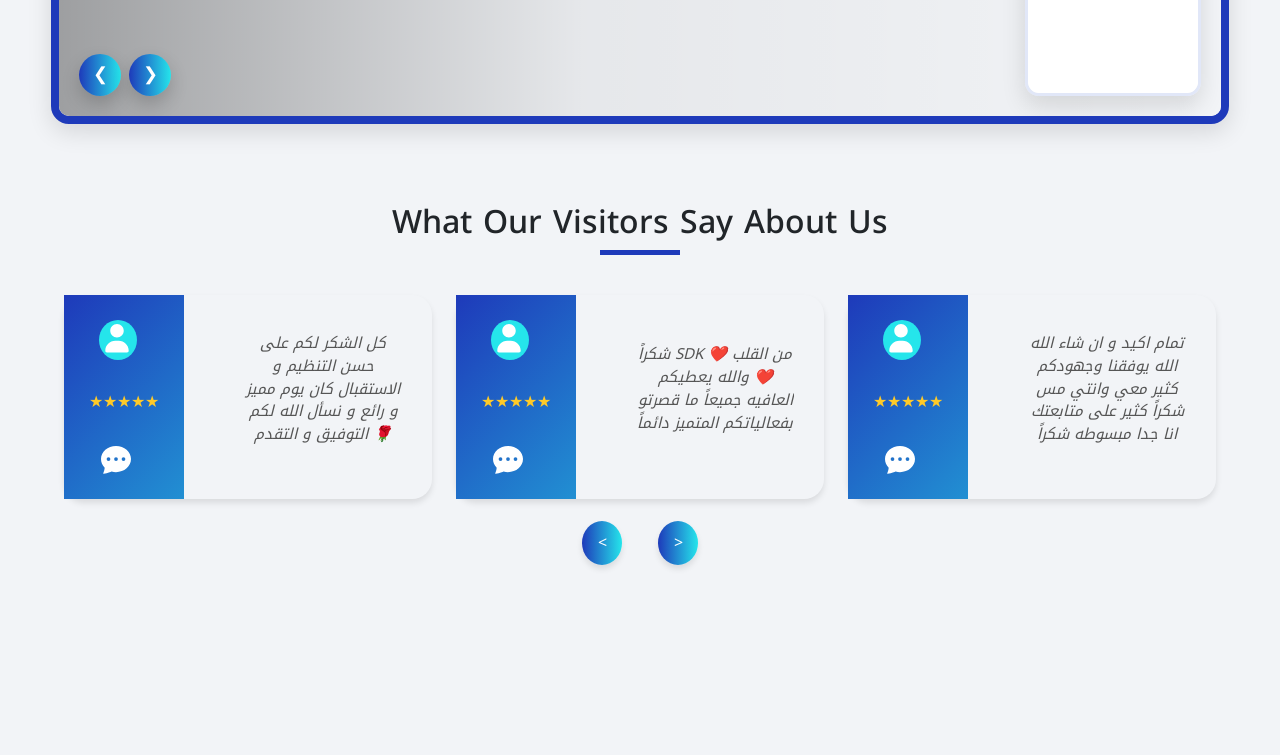
==== commit ed6260fc: "Refactor code structure for improved readability and maintainability" ====
--- a/SDK-GCE/HTML/GCE-2025.html
+++ b/SDK-GCE/HTML/GCE-2025.html
@@ -8,10 +8,11 @@
     <link href="https://cdn.jsdelivr.net/npm/bootstrap@5.0.2/dist/css/bootstrap.min.css" rel="stylesheet" integrity="sha384-EVSTQN3/azprG1Anm3QDgpJLIm9Nao0Yz1ztcQTwFspd3yD65VohhpuuCOmLASjC" crossorigin="anonymous">
     <link rel="stylesheet" href="https://cdnjs.cloudflare.com/ajax/libs/font-awesome/6.4.0/css/all.min.css">
     <link rel="stylesheet" href="../CSS/GCE.css">
+    <link rel="stylesheet" href="../CSS/style.css">
 
 
 </head>
-<body>
+<body class="gce-2025">
     
 
 <div id="maingrid-header">
@@ -210,8 +211,290 @@
 
 
 </div>
-
-
+<!-- المشاركين في 2025 -->
+ <div id="page3"> 
+
+    <h1 id="head-name">   لعام 2025 GCE مشاريع طلابنا في معرض</h1>
+
+    <h1 class="domain-name"> <img src="../image/icons8-flutter-50.png" alt="" width="75px" height="75px"> Mobile development - Flutter</h1>
+        <div class="card">
+
+            <div class="card-1">
+                <div class="avatar">
+                <img src="../image/اشرف خضر جديد 2.jpg" alt="اشرف خضر">
+                </div>
+                <p>اشرف خضر</p>
+                <h3>Glamora</h3>
+                <h5>Flutter</h5>
+            </div>
+
+            <div class="card-1">
+                <div class="avatar">
+                <img src="../image/هاشم غزاوي جديد 3.jpg" alt="هاشم غزاوي">
+                </div>
+                <p>هاشم غزاوي</p>
+                <h3>Gym workout &amp; Fitness Plan</h3>
+                <h5>Flutter</h5>
+            </div>
+
+            <div class="card-1">
+                <div class="avatar">
+                <img src="../image/عبدالله_عبيدات جديد 3.jpg" alt="عبدالله عبيدات">
+                </div>
+                <p>عبدالله عبيدات</p>
+                <h3>شريان | Sharyan</h3>
+                <h5>Flutter</h5>
+            </div>
+
+            <div class="card-1">
+                <div class="avatar">
+                <img src="../image/طيبة محافظة جديد 2.jpg" alt="طيبة محافظة">
+                </div>
+                <p>طيبة محافظة</p>
+                <h3>سكون</h3>
+                <h5>Flutter</h5>
+            </div>
+
+            <div class="card-1">
+                <div class="avatar">
+                <img src="../image/يزيد جديد 3.jpg" alt="يزيد بدور">
+                </div>
+                <p>يزيد بدور</p>
+                <h3>ثقة</h3>
+                <h5>Flutter</h5>
+            </div>
+
+            <div class="card-1">
+                <div class="avatar">
+                <img src="../image/عصام قبها جديد 2.jpg" alt="عصام قبها">
+                </div>
+                <p>عصام قبها</p>
+                <h3>VOLTMATE</h3>
+                <h5>Flutter</h5>
+            </div>
+
+        </div>
+
+    <h1 class="domain-name"> 
+        <img src="../image/icons8-artificial-intelligence-50.png" alt="" width="75px" height="75px"> Ai - Machine learning</h1>
+        <div class="card">
+
+            <div class="card-1">
+                <div class="avatar">
+                <img src="../image/حسام بني ملحم جديد 2.jpg" alt="حسام بنى ملحم">
+                </div>
+                <p>حسام بنى ملحم</p>
+                <h3>نظام تحذير للسائقين</h3>
+                <h5>Ai - Machine learning</h5>
+            </div>
+
+            <div class="card-1">
+                <div class="avatar">
+                <img src="../image/احمد البشير جديد 2.jpg" alt="احمد البشير">
+                </div>
+                <p>احمد البشير</p>
+                <h3>تحليل ذكى للنصوص العربية</h3>
+                <h5>Ai - Machine learning</h5>
+            </div>
+
+            <div class="card-1">
+                <div class="avatar">
+                <img src="../image/ثراء العمري جديد 2.jpg" alt="ثراء العمري">
+                </div>
+                <p>ثراء العمري</p>
+                <h3>BloodMatch</h3>
+                <h5>Ai - Machine learning</h5>
+            </div>
+
+            <div class="card-1">
+                <div class="avatar">
+                <img src="../image/هاجر القبلان جديد 2.jpg" alt="هاجر قبلان">
+                </div>
+                <p>هاجر قبلان</p>
+                <h3>A Hybrid Intrusion Detection System</h3>
+                <h5>Ai - Machine learning</h5>
+            </div>
+
+            <div class="card-1">
+                <div class="avatar">
+                <img src="../image/لينا بني ملحم جديد 2.jpg" alt="لينا بنى ملحم">
+                </div>
+                <p>لينا بنى ملحم</p>
+                <h3>Smart Health Analytics</h3>
+                <h5>Ai - Machine learning</h5>
+            </div>
+
+        </div>
+
+    <h1 class="domain-name"> <img src="../image/icons8-graphic-design-50.png" alt="" width="75px" height="75px"> Graphic Design</h1>
+        <div class="card">
+
+            <div class="card-1">
+                <div class="avatar">
+                <img src="../image/صفاء خصاونه جديد 2.jpg" alt="صفاء الخصاونه">
+                </div>
+                <p>صفاء خصاونه</p>
+                <h3>Silent Signals</h3>
+                <h5>Graphic Design</h5>
+            </div>
+
+            <div class="card-1">
+                <div class="avatar">
+                <img src="../image/مها ابو لبدة جديد 2.jpg" alt="مها أبو لبدة">
+                </div>
+                <p>مها أبو لبدة</p>
+                <h3>قبول</h3>
+                <h5>Graphic Design</h5>
+            </div>
+
+            <div class="card-1">
+                <div class="avatar">
+                <img src="../image/عمار احميدان جديد 3.jpg" alt="عمار احميدان">
+                </div>
+                <p>عمار احميدان</p>
+                <h3>Polo</h3>
+                <h5>Graphic Design</h5>
+            </div>
+
+        </div>
+
+    <h1 class="domain-name"> <img src="../image/icons8-web-50.png" alt="" width="75px" height="75px"> Full stack web development</h1>
+        <div class="card">
+
+            <div class="card-1">
+                <div class="avatar">
+                <img src="../image/محمد عثمان جديد 2.jpg" alt="محمد عثمان">
+                </div>
+                <p>محمد عثمان</p>
+                <h3>CallCenter System</h3>
+                <h5>Web Development</h5>
+            </div>
+
+            <div class="card-1">
+                <div class="avatar">
+                <img src="../image/حسام جديد 3.jpg" alt="حسام طرادات">
+                </div>
+                <p>حسام طرادات</p>
+                <h3>موقع لتأجير السيارات</h3>
+                <h5>Web Development</h5>
+            </div>
+
+            <div class="card-1">
+                <div class="avatar">
+                <img src="../image/غاليه.jpg" alt="غاليه اكباريه">
+                </div>
+                <p>غاليه اكباريه</p>
+                <h3>متجر لبيع الأجهزة الكهربائية</h3>
+                <h5>Web Development</h5>
+            </div>
+
+            <div class="card-1">
+                <div class="avatar">
+                <img src="../image/عبدالله خليل جديد 3.jpg" alt="عبدالله خليل">
+                </div>
+                <p>عبدالله خليل</p>
+                <h3>Blog</h3>
+                <h5>Web Development</h5>
+            </div>
+
+        </div>
+
+    <h1 class="domain-name"> <img src="../image/icons8-thin-client-50.png" alt="" width="75px" height="75px"> Network CCNA / CCNP</h1>
+        <div class="card">
+
+            <div class="card-1">
+                <div class="avatar">
+                <img src="../image/غيث علاونه جديد 2.jpg" alt="غيث علاونة">
+                </div>
+                <p>غيث علاونة</p>
+                <h5>Network</h5>
+            </div>
+
+            <div class="card-1">
+                <div class="avatar">
+                <img src="../image/جلنار جديد 3.jpg" alt="جلنار مهيدات">
+                </div>
+                <p>جلنار مهيدات</p>
+                <h5>Network</h5>
+            </div>
+
+        </div>
+
+    <hr class="pill">
+
+    <div id="whisper-icon">
+        <h1 class="domain-name" style="color: #bc057c;"> Whisper Crew</h1>
+    </div>
+
+        <div class="card">
+
+            <div class="card-1">
+                <div class="avatar">
+                <img src="../image/محمد الفقيه جديد 2.jpg" alt="محمد الفقيه">
+                </div>
+                <p>محمد الفقيه</p>
+                <h5>Full stack / Front End</h5>
+            </div>
+
+            <div class="card-1">
+                <div class="avatar">
+                <img src="../image/Unknown_person.jpg" alt="سراب العكش">
+                </div>
+                <p>سراب العكش</p>
+                <h5>Full stack / Front End</h5>
+            </div>
+
+            <div class="card-1">
+                <div class="avatar">
+                <img src="../image/اياد منصور جديد.jpg" alt="اياد منصور">
+                </div>
+                <p>اياد منصور</p>
+                <h5>Full stack / Front End</h5>
+            </div>
+
+            <div class="card-1">
+                <div class="avatar">
+                <img src="../image/محمد ملكاوي جديد 2.jpg" alt="محمد ملكاوي">
+                </div>
+                <p>محمد ملكاوي</p>
+                <h5>Ai - Machine learning</h5>
+            </div>
+
+            <div class="card-1">
+                <div class="avatar">
+                <img src="../image/حمزة الشرعة جديد 2.jpg" alt="حمزة الشرعة">
+                </div>
+                <p>حمزة الشرعة</p>
+                <h5>Ai - Machine learning</h5>
+            </div>
+
+            <div class="card-1">
+                <div class="avatar">
+                <img src="../image/فرات جديد 3.jpg" alt="فرات مقابلة">
+                </div>
+                <p>فرات مقابلة</p>
+                <h5>Ai - Machine learning</h5>
+            </div>
+
+            <div class="card-1">
+                <div class="avatar">
+                <img src="../image/ضياء حمادنة جديد 2.jpg" alt="ضياء حمادنة">
+                </div>
+                <p>ضياء حمادنة</p>
+                <h5>Flutter / Dart</h5>
+            </div>
+
+            <div class="card-1">
+                <div class="avatar">
+                <img src="../image/رناد جديد 3.jpg" alt="رناد هنداوي">
+                </div>
+                <p>رناد هنداوي</p>
+                <h5>Flutter / Dart</h5>
+            </div>
+
+        </div>
+
+</div>
 
 
 <div class="hero-gallery">
--- a/SDK-GCE/CSS/GCE.css
+++ b/SDK-GCE/CSS/GCE.css
@@ -1,616 +1,508 @@
-body
-{
-    background-color: #F2F4F7;
-    box-sizing: border-box;
-    margin: 0px;
-
-}
-
-
-#maingrid-header
-{
-    display: grid;
-    grid-template-columns: auto auto;
-    margin: 70px 53px;
-    gap: 60px;
-}
-
-
-#gridone-header
-{
-
-    margin-left: 70px;
-    margin-top: 40px;
-
-}
-
-
-#gridone-header h1
-{
-    width: 557px;
-    height: 204px;
-    color: #0B132B;
-    font-size: 56px;
-    font-family: Inter, sans-serif;
-    font-weight: bold;
-}
-
-#gridone-header span
-{
-    color: #FF8A00;
-}
-
-
-#gridone-header p
-{
-    width: 557px;
-    height: 115px;
-    color: #555a7b;
-    font-size: 16px;
-    font-family: Inter, sans-serif;
-
-}
-
-.summary 
-{
-    width: 271px;
-    height: 36px;
-    background: linear-gradient(90deg, #1E3ABA, #25E5EB);
-    color: white;
-    font-size: 13px;
-    padding: 8px 14px;
-    border-radius: 999px;
-    text-align: center;
-    font-weight: 700;
-    margin-bottom: 16px;
-}
-
-.btn-home 
-{
-
-    width: 131px;
-    height: 36px;
-    background: linear-gradient(90deg, #1E3ABA, #25E5EB);
-    margin-bottom: 50px;
-    color: white;
-    font-size: 13px;
-    padding: 8px 14px;
-    border-radius: 999px;
-    text-align: center;
-    font-weight: 700;
-    display: flex;
-    justify-content: center;
-    gap: 10px;
-    position: relative;
-    bottom: 110px;
-    left: 330px;
-    display: flex;
-    align-items: center;
-    transition: transform .35s ease, box-shadow .35s ease, filter .35s ease;
-
-}
-
-
-
-
-.btn-home span
-{
+body {
+  background-color: #f2f4f7;
+  box-sizing: border-box;
+  margin: 0px;
+}
+
+#maingrid-header {
+  display: grid;
+  grid-template-columns: auto auto;
+  margin: 70px 53px;
+  gap: 60px;
+}
+
+#gridone-header {
+  margin-left: 70px;
+  margin-top: 40px;
+}
+
+#gridone-header h1 {
+  width: 557px;
+  height: 204px;
+  color: #0b132b;
+  font-size: 56px;
+  font-family: Inter, sans-serif;
+  font-weight: bold;
+}
+
+#gridone-header span {
+  color: #ff8a00;
+}
+
+#gridone-header p {
+  width: 557px;
+  height: 115px;
+  color: #555a7b;
+  font-size: 16px;
+  font-family: Inter, sans-serif;
+}
+
+.summary {
+  width: 271px;
+  height: 36px;
+  background: linear-gradient(90deg, #1e3aba, #25e5eb);
+  color: white;
+  font-size: 13px;
+  padding: 8px 14px;
+  border-radius: 999px;
+  text-align: center;
+  font-weight: 700;
+  margin-bottom: 16px;
+}
+
+.btn-home {
+  width: 131px;
+  height: 36px;
+  background: linear-gradient(90deg, #1e3aba, #25e5eb);
+  margin-bottom: 50px;
+  color: white;
+  font-size: 13px;
+  padding: 8px 14px;
+  border-radius: 999px;
+  text-align: center;
+  font-weight: 700;
+  display: flex;
+  justify-content: center;
+  gap: 10px;
+  position: relative;
+  bottom: 110px;
+  left: 330px;
+  display: flex;
+  align-items: center;
+  transition:
+    transform 0.35s ease,
+    box-shadow 0.35s ease,
+    filter 0.35s ease;
+}
+
+.btn-home span {
   color: white !important;
 }
 
-
-.btn-home:hover
-{
-
+.btn-home:hover {
   transform: translateY(-3px) scale(1.02);
-  box-shadow: 0 10px 24px rgba(0,0,0,.15);
-
-}
-
-#grid-static
-{
-    display: flex;
-    flex-direction: column;
-    background: #fff;
-    border: 1px solid #ddd;
-    border-radius: 18px;
-    box-shadow: 0 8px 24px rgba(0, 0, 0, .08);
-    padding: 22px;
-    gap: 20px;
-    width: 480px;
-
-}
-
-#static-one
-{
-    display: flex;
-    gap: 20px;
-}
-
-
-.static-number
-{
-    width: 130px;
-    height: 93px;
-    background: #F2F4F7;
-    border: 1px solid #ddd;
-    border-radius: 14px;
-    padding: 14px;
-    text-align: center;
-}
-
-.static-domain
-{
-
-    width: 434px;
-    height: 93px;
-    background: #F2F4F7;
-    border: 1px solid #ddd;
-    border-radius: 14px;
-    padding: 14px;
-}
-
-
-.static-domain h4
-{
-
-    font-size: 26px;
-    font-weight: 700;
-    color: #1E3ABA;
-}
-
-.static-domain p
-{
-
-    font-size: 15px;    
-    color: #555a7b;
-}
-
-
-.static-number h4
-{
-    width: 100px;
-    height: 44px;
-    color: #1E3ABA;
-    font-size: 28px;
-    font-weight: 700;
-}
-
-.static-number p
-{
-    width: 100px;
-    height: 19px;
-    color: #555a7b;
-  
-}
-
-
-#gridtwo-header
-{
-    margin-top: 150px;
-}
-
-#title-achevment
-{
-    display: flex;
-    align-items: center;
-    justify-content: space-between;
-    padding: 15px 25px;
-    margin-top: 220px;
-}
-
-#title-achevment h3
-{
-
-color: #0B132B;
-font-size: 32px;
-font-family: Inter, sans-serif;
-font-weight: 600;
-
-}
-
-
-#title-achevment p
-{
-    margin-right: 40px;
-    margin-top: 30px;
-    font-size: 16px;
-    font-family: Inter, sans-serif;
-    color: #555a7b;
-}
-
-.gce-title
-{
-    margin-left: 70px;
-}
-
-.gce-year
-{
-    width: 90px;
-    background: linear-gradient(90deg, #1E3ABA, #25E5EB);
-    color: white;
-    font-size: 13px;
-    padding: 5px 14px;
-    border-radius: 999px;
-    text-align: center;
-    font-weight: 700;
-    margin-bottom: 16px;
-}
-
+  box-shadow: 0 10px 24px rgba(0, 0, 0, 0.15);
+}
+
+#grid-static {
+  display: flex;
+  flex-direction: column;
+  background: #fff;
+  border: 1px solid #ddd;
+  border-radius: 18px;
+  box-shadow: 0 8px 24px rgba(0, 0, 0, 0.08);
+  padding: 22px;
+  gap: 20px;
+  width: 480px;
+}
+
+#static-one {
+  display: flex;
+  gap: 20px;
+}
+
+.static-number {
+  width: 130px;
+  height: 93px;
+  background: #f2f4f7;
+  border: 1px solid #ddd;
+  border-radius: 14px;
+  padding: 14px;
+  text-align: center;
+}
+
+.static-domain {
+  width: 434px;
+  height: 93px;
+  background: #f2f4f7;
+  border: 1px solid #ddd;
+  border-radius: 14px;
+  padding: 14px;
+}
+
+.static-domain h4 {
+  font-size: 26px;
+  font-weight: 700;
+  color: #1e3aba;
+}
+
+.static-domain p {
+  font-size: 15px;
+  color: #555a7b;
+}
+
+.static-number h4 {
+  width: 100px;
+  height: 44px;
+  color: #1e3aba;
+  font-size: 28px;
+  font-weight: 700;
+}
+
+.static-number p {
+  width: 100px;
+  height: 19px;
+  color: #555a7b;
+}
+
+#gridtwo-header {
+  margin-top: 150px;
+}
+
+#title-achevment {
+  display: flex;
+  align-items: center;
+  justify-content: space-between;
+  padding: 15px 25px;
+  margin-top: 220px;
+}
+
+#title-achevment h3 {
+  color: #0b132b;
+  font-size: 32px;
+  font-family: Inter, sans-serif;
+  font-weight: 600;
+}
+
+#title-achevment p {
+  margin-right: 40px;
+  margin-top: 30px;
+  font-size: 16px;
+  font-family: Inter, sans-serif;
+  color: #555a7b;
+}
+
+.gce-title {
+  margin-left: 70px;
+}
+
+.gce-year {
+  width: 90px;
+  background: linear-gradient(90deg, #1e3aba, #25e5eb);
+  color: white;
+  font-size: 13px;
+  padding: 5px 14px;
+  border-radius: 999px;
+  text-align: center;
+  font-weight: 700;
+  margin-bottom: 16px;
+}
 
 /*
 #1E3ABA
 */
 
-#grid-2023
-{
-    display: grid;
-    grid-template-columns: auto auto;
-    margin-left: 90px;
-    margin-top: 70px;
-    gap: 70px;
-}
-
-.pre-project
-{
-    width: 513px;
-    background: #fff;
-    border: 2px solid  #1E3ABA;
-    border-radius:18px;
-    padding: 22px;
-    box-shadow:  0 8px 24px rgba(0, 0, 0, .08);
-    display: flex;
-    flex-direction: column;
-    justify-content: space-between;
-}
-
-.pre-project h3
-{
-    color: #1E3ABA;
-}
-
-.pre-project p
-{
-    color: #555a7b;
-}
-
-
-.skill-badge span
-{
-    
-    font-size: 12px;
-    padding: 6px 10px;
-    border-radius: 999px;
-    border: 1px solid #1E3ABA;
-    background: linear-gradient(90deg, #1E3ABA, #25E5EB);
-    color: white
-
-}
-
-
-.skill-badge span:hover 
-{
-    border: 1px solid #25E5EB;
-    background: #25E5EB;
-    color: white;
-}
-
-
-.static-info
-{
-
-    display: flex;
-    gap: 20px;
-
-
-}
-
-.static-card
-{
-
-    display: flex;
-    flex-direction: column;
-    background: #fff;
-    border: 2px solid #1E3ABA;
-    border-radius: 18px;
-    box-shadow: 0 8px 24px rgba(0, 0, 0, .08);
-    padding: 22px;
-    gap: 20px;
-    width: 513px;
-}
-
-.summary-info li
-{
-color: #555a7b;
-
-}
-
-
-.image-scroll 
-{
-
-    margin-left: 360px;
-    margin-top: 200px;
-    background: #fff;
-    border: 8px solid #1E3ABA;
-    border-radius: 18px;
-    box-shadow: 0 8px 24px rgba(0, 0, 0, .08);
-    padding: 6px;
-    gap: 20px;
-    width: 810px;
-    height: 425px;
-}
-
-.image-scroll img
-{
-    width: 783px;
-    height: 400px;
-    border-radius: 20px;
-}
-
-
-#arrow-pic
-{
-    display: flex;
-    margin-top: 20px;
-    justify-content: center;
-    gap: 80px;
-
-}
-
-#circles
-{
-    display: flex;
-    align-items: center;
-}
-
-
-#leftArrow
-{
-
-    background: linear-gradient(90deg, #1E3ABA, #25E5EB);
-    border: none;
-    border-radius: 50%;
-    padding: 10px;
-    font-size: 15px;
-    font-weight: 600;
-    color: white;
-    width: 40px;
-    height: 44px;
-    display: flex;
-    align-items: center;
-    justify-content: center;
-
-    
-}
-
-
-#rightArrow
-{
-
-
-    background: linear-gradient(90deg, #1E3ABA, #25E5EB);
-    border: none;
-    border-radius: 50%;
-    padding: 10px;
-    font-size: 15px;
-    font-weight: 600;
-    color: white;
-    width: 40px;
-    height: 44px;
-
-}
-
-#review
-{
-
-
-margin-bottom: 190px;
-
-}
-
-#header-review
-{
-
-font-weight: bold;
-font-size: 25px;
-margin-left: 550px;
-margin-top: 220px;
-
-}
-
-#line
-{
-
-border-top:solid 5px #1E3ABA;
-width: 80px;
-position: relative;
-left: 200px;
-}
-
-#review-card
-{
-
-display: flex;
-gap: 30px;
-margin-left: 200px;
-margin-top: 100px;
-width: 100%;
-}
-
-.feedback-card
-{
-
-display: flex;
-width: 366px;
-height: 204px;
-gap: 30px;
-box-shadow: 0 4px 6px rgba(0, 0, 0, 0.1);
-border-radius: 20px;
-}
-
-
-.bg-profile
-{
-
-background-color: #25E5EB;
-border-radius: 50%;
-width: 38px;
-height: 48px;
-position: relative;
-position: relative;
-left: 10px;
-
-}
-
-.bg-profile svg
-{
-
-    width: 36px;
-    height: 36px;
-    display: flex;
-    align-items: center;
-    justify-content: center;
-}
-
-.comment-icon svg
-{
-    color: white;
-    width: 30px;
-    height: 30px;
-    position: relative;
-    left: 12px;
-}
-
-.star
-{
-    color: #ffca28;
-}
-
-
-.part1-card
-{
-    display: flex;
-    flex-direction: column;
-    background-color: #1E3ABA;
-    gap: 30PX;
-    padding: 25px;
-
-   
-}
-
-.part2-card 
-{
-    display: flex;
-    text-align: center;
-    align-items: center;
-    padding: 30px;
-    width: 256px;
-}
-
-.part2-card p
-{
-    font-style: italic;
-    color: #555;
-    line-height: 1.5;
-    font-size: 0.95rem;
-    overflow: hidden;
-}
-
-
-#arrow
-{
-    display: flex;
-    justify-content: space-between;
-}
-
-#left-arrow
-{
-    display: flex;
-    background: linear-gradient(90deg, #1E3ABA, #25E5EB);
-    border-radius: 50%;
-    color: white;
-    padding: 10px;
-    width: 40px;
-    align-items: center;
-    justify-content: center;
-    box-shadow: 0 4px 6px rgba(0, 0, 0, 0.1);
-    position: relative;
-    top: 230px;
-    left: 90px;
-    cursor: pointer;
-}
-
-
-#right-arrow
-{
-    display: flex;
-    background: linear-gradient(90deg, #1E3ABA, #25E5EB);
-    border-radius: 50%;
-    color: white;
-    padding: 10px;
-    width: 40px;
-    align-items: center;
-    justify-content: center;
-    box-shadow: 0 4px 6px rgba(0, 0, 0, 0.1);
-    position: relative;
-    top: 230px;
-    right: 90px;
-    cursor: pointer;
-
-}
-
-
-.feedback-card{
-  transition: transform .35s ease, box-shadow .35s ease, filter .35s ease;
-
-}
-.feedback-card:hover{
+#grid-2023 {
+  display: grid;
+  grid-template-columns: auto auto;
+  margin-left: 90px;
+  margin-top: 70px;
+  gap: 70px;
+}
+
+.pre-project {
+  width: 513px;
+  background: #fff;
+  border: 2px solid #1e3aba;
+  border-radius: 18px;
+  padding: 22px;
+  box-shadow: 0 8px 24px rgba(0, 0, 0, 0.08);
+  display: flex;
+  flex-direction: column;
+  justify-content: space-between;
+}
+
+.pre-project h3 {
+  color: #1e3aba;
+}
+
+.pre-project p {
+  color: #555a7b;
+}
+
+.skill-badge span {
+  font-size: 12px;
+  padding: 6px 10px;
+  border-radius: 999px;
+  border: 1px solid #1e3aba;
+  background: linear-gradient(90deg, #1e3aba, #25e5eb);
+  color: white;
+}
+
+.skill-badge span:hover {
+  border: 1px solid #25e5eb;
+  background: #25e5eb;
+  color: white;
+}
+
+.static-info {
+  display: flex;
+  gap: 20px;
+}
+
+.static-card {
+  display: flex;
+  flex-direction: column;
+  background: #fff;
+  border: 2px solid #1e3aba;
+  border-radius: 18px;
+  box-shadow: 0 8px 24px rgba(0, 0, 0, 0.08);
+  padding: 22px;
+  gap: 20px;
+  width: 513px;
+}
+
+.summary-info li {
+  color: #555a7b;
+}
+
+.image-scroll {
+  margin-left: 360px;
+  margin-top: 200px;
+  background: #fff;
+  border: 8px solid #1e3aba;
+  border-radius: 18px;
+  box-shadow: 0 8px 24px rgba(0, 0, 0, 0.08);
+  padding: 6px;
+  gap: 20px;
+  width: 810px;
+  height: 425px;
+}
+
+.image-scroll img {
+  width: 783px;
+  height: 400px;
+  border-radius: 20px;
+}
+
+#arrow-pic {
+  display: flex;
+  margin-top: 20px;
+  justify-content: center;
+  gap: 80px;
+}
+
+#circles {
+  display: flex;
+  align-items: center;
+}
+
+#leftArrow {
+  background: linear-gradient(90deg, #1e3aba, #25e5eb);
+  border: none;
+  border-radius: 50%;
+  padding: 10px;
+  font-size: 15px;
+  font-weight: 600;
+  color: white;
+  width: 40px;
+  height: 44px;
+  display: flex;
+  align-items: center;
+  justify-content: center;
+}
+
+#rightArrow {
+  background: linear-gradient(90deg, #1e3aba, #25e5eb);
+  border: none;
+  border-radius: 50%;
+  padding: 10px;
+  font-size: 15px;
+  font-weight: 600;
+  color: white;
+  width: 40px;
+  height: 44px;
+}
+
+#review {
+  margin-bottom: 190px;
+}
+
+#header-review {
+  font-weight: bold;
+  font-size: 25px;
+  margin-left: 550px;
+  margin-top: 220px;
+}
+
+#line {
+  border-top: solid 5px #1e3aba;
+  width: 80px;
+  position: relative;
+  left: 200px;
+}
+
+#review-card {
+  display: flex;
+  gap: 30px;
+  margin-left: 200px;
+  margin-top: 100px;
+  width: 100%;
+}
+
+.feedback-card {
+  display: flex;
+  width: 366px;
+  height: 204px;
+  gap: 30px;
+  box-shadow: 0 4px 6px rgba(0, 0, 0, 0.1);
+  border-radius: 20px;
+}
+
+.bg-profile {
+  background-color: #25e5eb;
+  border-radius: 50%;
+  width: 38px;
+  height: 48px;
+  position: relative;
+  position: relative;
+  left: 10px;
+}
+
+.bg-profile svg {
+  width: 36px;
+  height: 36px;
+  display: flex;
+  align-items: center;
+  justify-content: center;
+}
+
+.comment-icon svg {
+  color: white;
+  width: 30px;
+  height: 30px;
+  position: relative;
+  left: 12px;
+}
+
+.star {
+  color: #ffca28;
+}
+
+.part1-card {
+  display: flex;
+  flex-direction: column;
+  background-color: #1e3aba;
+  gap: 30px;
+  padding: 25px;
+}
+
+.part2-card {
+  display: flex;
+  text-align: center;
+  align-items: center;
+  padding: 30px;
+  width: 256px;
+}
+
+.part2-card p {
+  font-style: italic;
+  color: #555;
+  line-height: 1.5;
+  font-size: 0.95rem;
+  overflow: hidden;
+}
+
+#arrow {
+  display: flex;
+  justify-content: space-between;
+}
+
+#left-arrow {
+  display: flex;
+  background: linear-gradient(90deg, #1e3aba, #25e5eb);
+  border-radius: 50%;
+  color: white;
+  padding: 10px;
+  width: 40px;
+  align-items: center;
+  justify-content: center;
+  box-shadow: 0 4px 6px rgba(0, 0, 0, 0.1);
+  position: relative;
+  top: 230px;
+  left: 90px;
+  cursor: pointer;
+}
+
+#right-arrow {
+  display: flex;
+  background: linear-gradient(90deg, #1e3aba, #25e5eb);
+  border-radius: 50%;
+  color: white;
+  padding: 10px;
+  width: 40px;
+  align-items: center;
+  justify-content: center;
+  box-shadow: 0 4px 6px rgba(0, 0, 0, 0.1);
+  position: relative;
+  top: 230px;
+  right: 90px;
+  cursor: pointer;
+}
+
+.feedback-card {
+  transition:
+    transform 0.35s ease,
+    box-shadow 0.35s ease,
+    filter 0.35s ease;
+}
+.feedback-card:hover {
   transform: translateY(-6px) scale(1.02);
-  box-shadow: 0 10px 24px rgba(0,0,0,.15);
-}
-
-
-.part1-card{
-  background: linear-gradient(135deg, #1E3ABA, #25E5EB);
+  box-shadow: 0 10px 24px rgba(0, 0, 0, 0.15);
+}
+
+.part1-card {
+  background: linear-gradient(135deg, #1e3aba, #25e5eb);
   background-size: 200% 200%;
-  transition: background-position .6s ease;
-}
-.feedback-card:hover .part1-card{
+  transition: background-position 0.6s ease;
+}
+.feedback-card:hover .part1-card {
   background-position: 100% 0;
 }
 
-#left-arrow,#right-arrow{
-  transition: transform .2s ease, box-shadow .25s ease, filter .2s ease;
-}
-#left-arrow:hover,#right-arrow:hover{ transform: scale(1.06); }
-#left-arrow:active,#right-arrow:active{ transform: scale(.94); filter: brightness(.95); }
-
-.pre-project
-{
-
-    transition: transform .35s ease, box-shadow .35s ease, filter .35s ease;
-}
-
-.pre-project:hover{
+#left-arrow,
+#right-arrow {
+  transition:
+    transform 0.2s ease,
+    box-shadow 0.25s ease,
+    filter 0.2s ease;
+}
+#left-arrow:hover,
+#right-arrow:hover {
+  transform: scale(1.06);
+}
+#left-arrow:active,
+#right-arrow:active {
+  transform: scale(0.94);
+  filter: brightness(0.95);
+}
+
+.pre-project {
+  transition:
+    transform 0.35s ease,
+    box-shadow 0.35s ease,
+    filter 0.35s ease;
+}
+
+.pre-project:hover {
   transform: translateY(-6px) scale(1.02);
-  box-shadow: 0 10px 24px rgba(0,0,0,.15);
+  box-shadow: 0 10px 24px rgba(0, 0, 0, 0.15);
 }
 
 /* === Hero gallery (Antalya-style) === */
-.hero-gallery{
+.hero-gallery {
   position: relative;
   margin: 120px auto 80px;
   width: min(1200px, 92vw);
   height: clamp(380px, 55vw, 520px);
   border-radius: 18px;
   overflow: hidden;
-  box-shadow: 0 8px 24px rgba(0,0,0,.12);
-  border: 8px solid #1E3ABA;
+  box-shadow: 0 8px 24px rgba(0, 0, 0, 0.12);
+  border: 8px solid #1e3aba;
   background: #fff;
 }
 
-.hero-bg{
+.hero-bg {
   position: absolute;
   inset: 0;
   background-size: cover;
@@ -618,123 +510,158 @@
   filter: saturate(1.03);
 }
 
-.hero-overlay{
+.hero-overlay {
   position: absolute;
   inset: 0;
-  background: linear-gradient(90deg, rgba(0,0,0,.35), rgba(0,0,0,.05) 45%, rgba(0,0,0,0));
-}
-
-.hero-badge{
+  background: linear-gradient(
+    90deg,
+    rgba(0, 0, 0, 0.35),
+    rgba(0, 0, 0, 0.05) 45%,
+    rgba(0, 0, 0, 0)
+  );
+}
+
+.hero-badge {
   position: absolute;
-  left: 24px; top: 24px;
-  background: linear-gradient(90deg, #1E3ABA, #25E5EB);
-  color:#fff; font-weight:700; font-size:14px;
-  padding:6px 14px; border-radius:999px; 
-  box-shadow: 0 6px 16px rgba(0,0,0,.18);
+  left: 24px;
+  top: 24px;
+  background: linear-gradient(90deg, #1e3aba, #25e5eb);
+  color: #fff;
+  font-weight: 700;
+  font-size: 14px;
+  padding: 6px 14px;
+  border-radius: 999px;
+  box-shadow: 0 6px 16px rgba(0, 0, 0, 0.18);
 }
 
 /* Thumbnails rail on the right */
-.thumb-rail{
+.thumb-rail {
   position: absolute;
-  right: 20px; bottom: 20px;
+  right: 20px;
+  bottom: 20px;
   display: grid;
   gap: 10px;
   padding: 10px;
   background: #fff;
   border-radius: 14px;
-  border: 3px solid #E1E7F8;
-  box-shadow: 0 10px 24px rgba(0,0,0,.12);
+  border: 3px solid #e1e7f8;
+  box-shadow: 0 10px 24px rgba(0, 0, 0, 0.12);
   max-height: calc(100% - 40px);
   width: 176px;
   overflow: auto;
 }
-.thumb{
-  width: 136px; height: 86px; border-radius: 10px;
-  background-size: cover; background-position: center;
-  cursor: pointer; border: 3px solid transparent;
-  transition: transform .22s ease, border-color .22s ease, box-shadow .22s ease, filter .22s ease;
-}
-.thumb:hover{ transform: translateY(-2px); filter: brightness(1.03); }
-.thumb.active{
-  border-color: #1E3ABA;
-  box-shadow: 0 6px 16px rgba(0,0,0,.18);
+.thumb {
+  width: 136px;
+  height: 86px;
+  border-radius: 10px;
+  background-size: cover;
+  background-position: center;
+  cursor: pointer;
+  border: 3px solid transparent;
+  transition:
+    transform 0.22s ease,
+    border-color 0.22s ease,
+    box-shadow 0.22s ease,
+    filter 0.22s ease;
+}
+.thumb:hover {
+  transform: translateY(-2px);
+  filter: brightness(1.03);
+}
+.thumb.active {
+  border-color: #1e3aba;
+  box-shadow: 0 6px 16px rgba(0, 0, 0, 0.18);
 }
 
 /* Bottom chevrons */
-.chev{
-  position: absolute; bottom: 20px;
-  width: 42px; height: 42px; border-radius: 50%;
-  border: none; cursor: pointer; font-size: 18px;
+.chev {
+  position: absolute;
+  bottom: 20px;
+  width: 42px;
+  height: 42px;
+  border-radius: 50%;
+  border: none;
+  cursor: pointer;
+  font-size: 18px;
   color: #fff;
-  background: linear-gradient(90deg, #1E3ABA, #25E5EB);
-  box-shadow: 0 8px 18px rgba(0,0,0,.18);
-  display: grid; place-items: center;
-  transition: transform .18s ease, filter .18s ease;
-}
-.chev.prev{ left: 20px; }
-.chev.next{ left: 70px; }
-.chev:hover{ transform: scale(1.06); }
-.chev:active{ transform: scale(.94); filter: brightness(.95); }
+  background: linear-gradient(90deg, #1e3aba, #25e5eb);
+  box-shadow: 0 8px 18px rgba(0, 0, 0, 0.18);
+  display: grid;
+  place-items: center;
+  transition:
+    transform 0.18s ease,
+    filter 0.18s ease;
+}
+.chev.prev {
+  left: 20px;
+}
+.chev.next {
+  left: 70px;
+}
+.chev:hover {
+  transform: scale(1.06);
+}
+.chev:active {
+  transform: scale(0.94);
+  filter: brightness(0.95);
+}
 
 /* Hide old gallery bits if still present */
-.image-scroll, #arrow-pic, #circles, #leftArrow, #rightArrow, #mainImage{ display:none !important; }
-.hero-bg{
+.image-scroll,
+#arrow-pic,
+#circles,
+#leftArrow,
+#rightArrow,
+#mainImage {
+  display: none !important;
+}
+.hero-bg {
   background-size: contain !important;
   background-repeat: no-repeat;
   background-position: center;
-  background-color: #F2F4F7; /* backdrop behind letterbox bars */
-}
-
-.reels a
-{
-    text-decoration: none;
-    color: white;
-    font-weight: 800;
-
-}
-
-
-.reels:hover
-{
-
+  background-color: #f2f4f7; /* backdrop behind letterbox bars */
+}
+
+.reels a {
+  text-decoration: none;
+  color: white;
+  font-weight: 800;
+}
+
+.reels:hover {
   transform: translateY(-6px) scale(1.02);
-  box-shadow: 0 10px 24px rgba(0,0,0,.15);
-}
-
-.reels svg
-{
-    color: white;
-    width: 60px;
-    height: 20px;
-}
-
-.reels
-{
-    background: linear-gradient(90deg, #1E3ABA, #25E5EB);
-    display: flex;
-    align-items: center;
-    gap: 0px;
-    width: 180px;
-    padding: 12px 10px;
-    border-radius: 40px;
-    transition: transform .35s ease, box-shadow .35s ease, filter .35s ease;
-}
-
-@media (max-width:500px)
-{
-
-
-    .feedback-card
-    {
-        margin-right: 20px;
-    }
-
-
-    #arrow
-    {
-        gap: 1500px;
-    }
-  .hero-gallery{
+  box-shadow: 0 10px 24px rgba(0, 0, 0, 0.15);
+}
+
+.reels svg {
+  color: white;
+  width: 60px;
+  height: 20px;
+}
+
+.reels {
+  background: linear-gradient(90deg, #1e3aba, #25e5eb);
+  display: flex;
+  align-items: center;
+  gap: 0px;
+  width: 180px;
+  padding: 12px 10px;
+  border-radius: 40px;
+  transition:
+    transform 0.35s ease,
+    box-shadow 0.35s ease,
+    filter 0.35s ease;
+}
+
+@media (max-width: 500px) {
+  .feedback-card {
+    margin-right: 20px;
+  }
+
+  #arrow {
+    gap: 1500px;
+  }
+  .hero-gallery {
     width: 100%;
     height: clamp(260px, 76vw, 420px);
     margin: 24px auto 16px;
@@ -744,15 +671,18 @@
   }
 
   /* Badge smaller + closer to edges */
-  .hero-badge{
-    left: 12px; top: 12px;
+  .hero-badge {
+    left: 12px;
+    top: 12px;
     font-size: 12px;
     padding: 5px 10px;
   }
 
   /* Thumbs: move to bottom, horizontal scroll */
-  .thumb-rail{
-    left: 10px; right: 10px; bottom: 10px;
+  .thumb-rail {
+    left: 10px;
+    right: 10px;
+    bottom: 10px;
     top: auto;
     width: auto;
     max-height: 110px;
@@ -766,83 +696,74 @@
     border-width: 2px;
     border-radius: 12px;
   }
-  .thumb{ width: 100%; height: 64px; }
+  .thumb {
+    width: 100%;
+    height: 64px;
+  }
 
   /* Chevrons sit just above the thumb strip */
-  .chev{ bottom: 130px; }
-  .chev.prev{ left: 12px; }
-  .chev.next{ left: 60px; }
-
-
-
-#maingrid-header
-{
+  .chev {
+    bottom: 130px;
+  }
+  .chev.prev {
+    left: 12px;
+  }
+  .chev.next {
+    left: 60px;
+  }
+
+  #maingrid-header {
     grid-template-columns: auto;
     gap: 10px;
-}
-
-#gridone-header 
-{
+  }
+
+  #gridone-header {
     margin-left: 0px;
-
-}
-
-#gridone-header h1
-{
+  }
+
+  #gridone-header h1 {
     width: 385px;
     font-size: 35px;
-}
-
-#gridone-header p
-{
+  }
+
+  #gridone-header p {
     width: 360px;
     position: relative;
     bottom: 30px;
-
-}
-
-
-#grid-2023
-{
-
-grid-template-columns: auto;
-margin-left: 40px;
-}
-
-.gce-title h3
-{
+  }
+
+  #grid-2023 {
+    grid-template-columns: auto;
+    margin-left: 40px;
+  }
+
+  .gce-title h3 {
     width: 470px;
-}
-
-.gce-title
-{
+  }
+
+  .gce-title {
     margin-left: 14px;
-}
-
-.hero-gallery
-{
+  }
+
+  .hero-gallery {
     margin-left: 40px;
-}
-
-#header-review
-{
+  }
+
+  #header-review {
     margin-left: 60px;
-}
-
-#review-card
-{
+  }
+
+  #review-card {
     display: grid;
-    grid-template-columns: auto ;
+    grid-template-columns: auto;
     margin-left: 30px;
-}
-
-#grid-static
-{
+  }
+
+  #grid-static {
     width: 360px;
-}
-
-.static-number
-{
+  }
+
+  .static-number {
     width: 110px;
     height: 110px;
     text-align: center;
@@ -851,100 +772,77 @@
     align-items: center;
     justify-content: center;
     padding: 6px;
-}
-
-.static-domain
-{
+  }
+
+  .static-domain {
     width: 320px;
     height: 100px;
-}
-
-.static-number p
-{
-font-size: 12px;
-font-weight: 400;
-
-}
-
-.static-one
-{
+  }
+
+  .static-number p {
+    font-size: 12px;
+    font-weight: 400;
+  }
+
+  .static-one {
     gap: 0px;
-}
-
-
-.static-number h4
-{
-
-width: 50px;
-font-weight: 700;
-}
-
-.static-number p
-{
-width: 80px;
-}
-
-.pre-project
-{
+  }
+
+  .static-number h4 {
+    width: 50px;
+    font-weight: 700;
+  }
+
+  .static-number p {
+    width: 80px;
+  }
+
+  .pre-project {
     width: 390px;
-}
-
-#arrow
-{
+  }
+
+  #arrow {
     display: flex;
     gap: 35px;
     justify-content: start;
     position: relative;
     top: 900px;
     left: 160px;
-}
-
-#left-arrow
-{
+  }
+
+  #left-arrow {
     position: relative;
     top: 0px;
     left: 0px;
-}
-
-
-#right-arrow
-{
+  }
+
+  #right-arrow {
     position: relative;
     top: 0px;
     right: 0px;
-}
-
-.btn-home
-{
+  }
+
+  .btn-home {
     position: absolute;
     left: 15px;
     top: 15px;
-    
-}
-
-}
-
-
-@media (min-width:500px) and (max-width:1024px)
-{
-
-     #header-review h2
-    {
-       width: 500px;
-    }
-
-    .feedback-card
-    {
-        margin-right: 20px;
-    }
-
-
-    #arrow
-    {
-        gap: 1500px;
-    }
-
-      .hero-gallery{
+  }
+}
+
+@media (min-width: 500px) and (max-width: 1024px) {
+  #header-review h2 {
+    width: 500px;
+  }
+
+  .feedback-card {
+    margin-right: 20px;
+  }
+
+  #arrow {
+    gap: 1500px;
+  }
+
+  .hero-gallery {
     width: 100%;
     height: clamp(260px, 76vw, 420px);
     margin: 24px auto 16px;
@@ -954,15 +852,18 @@
   }
 
   /* Badge smaller + closer to edges */
-  .hero-badge{
-    left: 12px; top: 12px;
+  .hero-badge {
+    left: 12px;
+    top: 12px;
     font-size: 12px;
     padding: 5px 10px;
   }
 
   /* Thumbs: move to bottom, horizontal scroll */
-  .thumb-rail{
-    left: 10px; right: 10px; bottom: 10px;
+  .thumb-rail {
+    left: 10px;
+    right: 10px;
+    bottom: 10px;
     top: auto;
     width: auto;
     max-height: 110px;
@@ -976,81 +877,72 @@
     border-width: 2px;
     border-radius: 12px;
   }
-  .thumb{ width: 100%; height: 64px; }
+  .thumb {
+    width: 100%;
+    height: 64px;
+  }
 
   /* Chevrons sit just above the thumb strip */
-  .chev{ bottom: 145px; }
-  .chev.prev{ left: 18px; }
-  .chev.next{ left: 72px; }
-
-  #maingrid-header
-{
-
+  .chev {
+    bottom: 145px;
+  }
+  .chev.prev {
+    left: 18px;
+  }
+  .chev.next {
+    left: 72px;
+  }
+
+  #maingrid-header {
     gap: 90px;
-}
-
-#gridone-header 
-{
+  }
+
+  #gridone-header {
     margin-left: 0px;
-
-}
-
-#gridone-header h1
-{
+  }
+
+  #gridone-header h1 {
     width: 385px;
     font-size: 35px;
-}
-
-#gridone-header p
-{
+  }
+
+  #gridone-header p {
     width: 360px;
     position: relative;
     bottom: 30px;
-
-}
-
-
-#grid-2023
-{
-
-
-margin-left: 40px;
-}
-
-.gce-title h3
-{
+  }
+
+  #grid-2023 {
+    margin-left: 40px;
+  }
+
+  .gce-title h3 {
     width: 470px;
-}
-
-.gce-title
-{
+  }
+
+  .gce-title {
     margin-left: 14px;
-}
-
-.hero-gallery
-{
+  }
+
+  .hero-gallery {
     margin-left: 40px;
-}
-
-#header-review
-{
+  }
+
+  #header-review {
     margin-left: 90px;
-}
-
-#review-card
-{
+  }
+
+  #review-card {
     display: grid;
     grid-template-columns: auto auto;
     margin-left: 60px;
-}
-
-#grid-static
-{
+  }
+
+  #grid-static {
     width: 460px;
-}
-
-.static-number
-{
+  }
+
+  .static-number {
     width: 180px;
     height: 110px;
     text-align: center;
@@ -1059,328 +951,419 @@
     align-items: center;
     justify-content: center;
     padding: 6px;
-}
-
-.static-domain
-{
+  }
+
+  .static-domain {
     width: 415px;
     height: 100px;
-}
-
-.static-number p
-{
-font-size: 12px;
-font-weight: 400;
-
-}
-
-.static-one
-{
+  }
+
+  .static-number p {
+    font-size: 12px;
+    font-weight: 400;
+  }
+
+  .static-one {
     gap: 0px;
-}
-
-
-.static-number h4
-{
-
-width: 50px;
-font-weight: 700;
-}
-
-.static-number p
-{
-width: 80px;
-}
-
-.pre-project
-{
+  }
+
+  .static-number h4 {
+    width: 50px;
+    font-weight: 700;
+  }
+
+  .static-number p {
+    width: 80px;
+  }
+
+  .pre-project {
     width: 390px;
-}
-
-#arrow
-{
+  }
+
+  #arrow {
     display: flex;
     gap: 35px;
     justify-content: start;
     position: relative;
     top: 480px;
     left: 630px;
-}
-
-#left-arrow
-{
+  }
+
+  #left-arrow {
     position: relative;
     top: 0px;
     left: 0px;
-}
-
-
-#right-arrow
-{
+  }
+
+  #right-arrow {
     position: relative;
     top: 0px;
     right: 0px;
-}
-
-
-
-}
-
+  }
+}
 
 /* ==== Header (hero) responsive fixes ==== */
-#maingrid-header{
-  display:grid;
-  grid-template-columns: minmax(0,1fr) minmax(0,520px);
-  align-items:center;
-  gap: clamp(24px,5vw,60px);
-  margin: clamp(24px,6vw,70px) clamp(16px,4vw,53px);
-}
-
-#gridone-header{ margin:0; }
-#gridone-header h1{
+#maingrid-header {
+  display: grid;
+  grid-template-columns: minmax(0, 1fr) minmax(0, 520px);
+  align-items: center;
+  gap: clamp(24px, 5vw, 60px);
+  margin: clamp(24px, 6vw, 70px) clamp(16px, 4vw, 53px);
+}
+
+#gridone-header {
+  margin: 0;
+}
+#gridone-header h1 {
   max-width: 22ch;
-  height:auto;
-  font-size: clamp(28px,5.2vw,56px);
-  line-height:1.08;
+  height: auto;
+  font-size: clamp(28px, 5.2vw, 56px);
+  line-height: 1.08;
   margin-bottom: 30px;
 }
 
-.reels
-{
-    margin-top: 40px;
-}
-
-#gridone-header p{
+.reels {
+  margin-top: 40px;
+}
+
+#gridone-header p {
   max-width: 60ch;
-  height:auto;
-  font-size: clamp(14px,2.2vw,16px);
+  height: auto;
+  font-size: clamp(14px, 2.2vw, 16px);
   margin: 10px 0 0;
 }
-.summary{ width: fit-content; }
-.btn-home{
-  position: static;            /* stop overlapping on small screens */
-  display:inline-flex;
-  width:auto; height:auto;
-  padding:8px 14px;
-  margin-left:auto;  
-        /* keeps it to the right on wide screens */
-}
-#grid-static{
-  width:100%;
+.summary {
+  width: fit-content;
+}
+.btn-home {
+  position: static; /* stop overlapping on small screens */
+  display: inline-flex;
+  width: auto;
+  height: auto;
+  padding: 8px 14px;
+  margin-left: auto;
+  /* keeps it to the right on wide screens */
+}
+#grid-static {
+  width: 100%;
   max-width: 520px;
-
-}
-.static-number,.static-domain{ width:auto; height:auto; }
+}
+.static-number,
+.static-domain {
+  width: auto;
+  height: auto;
+}
 
 /* ====== phones ====== */
-@media (max-width:500px){
-  #maingrid-header{
+@media (max-width: 500px) {
+  #maingrid-header {
     grid-template-columns: 1fr;
     gap: 20px;
   }
-  #gridone-header h1{ font-size:23px; max-width: 100%; margin-bottom: 40px;}
-  #gridone-header p{ max-width: 100%; font-size:12px }
-  .btn-home{ align-self: end; }
-  #grid-static{ 
+  #gridone-header h1 {
+    font-size: 23px;
+    max-width: 100%;
+    margin-bottom: 40px;
+  }
+  #gridone-header p {
+    max-width: 100%;
+    font-size: 12px;
+  }
+  .btn-home {
+    align-self: end;
+  }
+  #grid-static {
     order: 2;
-  width: auto;                /* stop fixed width */
-  max-width: 100%;
-}    /* comes after the text block */
-}
-
-
+    width: auto; /* stop fixed width */
+    max-width: 100%;
+  } /* comes after the text block */
+}
 
 /* ====== tablets (≥500px and ≤1024px) ====== */
-@media (min-width:500px) and (max-width:1024px){
-  #maingrid-header{
+@media (min-width: 500px) and (max-width: 1024px) {
+  #maingrid-header {
     grid-template-columns: 1fr 1fr;
     gap: 32px;
     margin: 40px 24px;
   }
-  #gridone-header h1{ font-size: clamp(30px,4.4vw,44px); max-width: 26ch; }
-  #gridone-header p{ max-width: 54ch; }
-  #grid-static{ max-width: 560px; }
+  #gridone-header h1 {
+    font-size: clamp(30px, 4.4vw, 44px);
+    max-width: 26ch;
+  }
+  #gridone-header p {
+    max-width: 54ch;
+  }
+  #grid-static {
+    max-width: 560px;
+  }
 }
 /* === Base: let cards be fluid === */
-#grid-2023{
+#grid-2023 {
   display: grid;
   grid-template-columns: repeat(2, minmax(0, 1fr));
   gap: 32px;
   margin: 70px 24px 0;
 }
-.pre-project{
-  width: auto;                /* stop fixed width */
+.pre-project {
+  width: auto; /* stop fixed width */
   max-width: 100%;
 }
 
-@media (min-width:500px) and (max-width:811px)
-{
-      #maingrid-header{
+@media (min-width: 500px) and (max-width: 811px) {
+  #maingrid-header {
     grid-template-columns: 1fr;
     gap: 20px;
   }
 
-  #gridone-header h1{ margin-bottom: 40px;}
-
+  #gridone-header h1 {
+    margin-bottom: 40px;
+  }
 }
 
 /* === Phones (≤500px) === */
-@media (max-width:500px){
-  #grid-2023{
-    grid-template-columns: 1fr;     /* single column */
+@media (max-width: 500px) {
+  #grid-2023 {
+    grid-template-columns: 1fr; /* single column */
     gap: 20px;
     margin: 32px 16px 0;
     margin-bottom: 120px;
   }
-  .pre-project{
+  .pre-project {
     padding: 18px;
   }
-  .pre-project h3{ font-size: 20px; }
-  .skill-badge span{ display: inline-block; margin: 6px 6px 0 0; }
+  .pre-project h3 {
+    font-size: 20px;
+  }
+  .skill-badge span {
+    display: inline-block;
+    margin: 6px 6px 0 0;
+  }
 }
 
 /* === Tablets (≥500px and ≤1024px) === */
-@media (min-width:500px) and (max-width:1024px){
-  #grid-2023{
+@media (min-width: 500px) and (max-width: 1024px) {
+  #grid-2023 {
     grid-template-columns: repeat(2, minmax(0, 1fr)); /* two equal columns */
     gap: 24px;
     margin: 48px 20px 0;
   }
-  .pre-project{
+  .pre-project {
     padding: 20px;
   }
 }
 
-
 /* === GCE 2023 hero gallery (base) === */
-.hero-gallery{
+.hero-gallery {
   position: relative;
   margin: 120px auto 80px;
   width: min(1200px, 92vw);
   height: clamp(380px, 55vw, 520px);
   border-radius: 18px;
   overflow: hidden;
-  box-shadow: 0 8px 24px rgba(0,0,0,.12);
-  border: 8px solid #1E3ABA;
+  box-shadow: 0 8px 24px rgba(0, 0, 0, 0.12);
+  border: 8px solid #1e3aba;
   background: #fff;
 }
-.hero-bg{
+.hero-bg {
   position: absolute;
   inset: 0;
-  background-size: contain;         /* keeps full photo visible */
+  background-size: contain; /* keeps full photo visible */
   background-repeat: no-repeat;
   background-position: center;
-  background-color: #F2F4F7;        /* letterbox backdrop */
-}
-.hero-overlay{
-  position: absolute; inset: 0;
-  background: linear-gradient(90deg, rgba(0,0,0,.35), rgba(0,0,0,.05) 45%, rgba(0,0,0,0));
-}
-.hero-badge{
-  position: absolute; left: 24px; top: 24px;
-  background: linear-gradient(90deg, #1E3ABA, #25E5EB);
-  color:#fff; font-weight:700; font-size:14px;
-  padding:6px 14px; border-radius:999px; 
-  box-shadow: 0 6px 16px rgba(0,0,0,.18);
+  background-color: #f2f4f7; /* letterbox backdrop */
+}
+.hero-overlay {
+  position: absolute;
+  inset: 0;
+  background: linear-gradient(
+    90deg,
+    rgba(0, 0, 0, 0.35),
+    rgba(0, 0, 0, 0.05) 45%,
+    rgba(0, 0, 0, 0)
+  );
+}
+.hero-badge {
+  position: absolute;
+  left: 24px;
+  top: 24px;
+  background: linear-gradient(90deg, #1e3aba, #25e5eb);
+  color: #fff;
+  font-weight: 700;
+  font-size: 14px;
+  padding: 6px 14px;
+  border-radius: 999px;
+  box-shadow: 0 6px 16px rgba(0, 0, 0, 0.18);
 }
 
 /* Thumbnails rail (desktop/right) */
-.thumb-rail{
-  position: absolute; right: 20px; bottom: 20px;
-  display: grid; gap: 10px; padding: 10px;
-  background: #fff; border-radius: 14px; border: 3px solid #E1E7F8;
-  box-shadow: 0 10px 24px rgba(0,0,0,.12);
+.thumb-rail {
+  position: absolute;
+  right: 20px;
+  bottom: 20px;
+  display: grid;
+  gap: 10px;
+  padding: 10px;
+  background: #fff;
+  border-radius: 14px;
+  border: 3px solid #e1e7f8;
+  box-shadow: 0 10px 24px rgba(0, 0, 0, 0.12);
   max-height: calc(100% - 40px);
-  width: 176px; overflow: auto;
-}
-.thumb{
-  width: 136px; height: 86px; border-radius: 10px;
-  background-size: cover; background-position: center;
-  cursor: pointer; border: 3px solid transparent;
-  transition: transform .22s ease, border-color .22s ease, box-shadow .22s ease, filter .22s ease;
-}
-.thumb:hover{ transform: translateY(-2px); filter: brightness(1.03); }
-.thumb.active{ border-color: #1E3ABA; box-shadow: 0 6px 16px rgba(0,0,0,.18); }
+  width: 176px;
+  overflow: auto;
+}
+.thumb {
+  width: 136px;
+  height: 86px;
+  border-radius: 10px;
+  background-size: cover;
+  background-position: center;
+  cursor: pointer;
+  border: 3px solid transparent;
+  transition:
+    transform 0.22s ease,
+    border-color 0.22s ease,
+    box-shadow 0.22s ease,
+    filter 0.22s ease;
+}
+.thumb:hover {
+  transform: translateY(-2px);
+  filter: brightness(1.03);
+}
+.thumb.active {
+  border-color: #1e3aba;
+  box-shadow: 0 6px 16px rgba(0, 0, 0, 0.18);
+}
 
 /* Bottom chevrons */
-.chev{
-  position: absolute; bottom: 20px;
-  width: 42px; height: 42px; border-radius: 50%;
-  border: none; cursor: pointer; font-size: 18px; color: #fff;
-  background: linear-gradient(90deg, #1E3ABA, #25E5EB);
-  box-shadow: 0 8px 18px rgba(0,0,0,.18);
-  display: grid; place-items: center;
-  transition: transform .18s ease, filter .18s ease;
-}
-.chev.prev{ left: 20px; }
-.chev.next{ left: 70px; }
-.chev:hover{ transform: scale(1.06); }
-.chev:active{ transform: scale(.94); filter: brightness(.95); }
+.chev {
+  position: absolute;
+  bottom: 20px;
+  width: 42px;
+  height: 42px;
+  border-radius: 50%;
+  border: none;
+  cursor: pointer;
+  font-size: 18px;
+  color: #fff;
+  background: linear-gradient(90deg, #1e3aba, #25e5eb);
+  box-shadow: 0 8px 18px rgba(0, 0, 0, 0.18);
+  display: grid;
+  place-items: center;
+  transition:
+    transform 0.18s ease,
+    filter 0.18s ease;
+}
+.chev.prev {
+  left: 20px;
+}
+.chev.next {
+  left: 70px;
+}
+.chev:hover {
+  transform: scale(1.06);
+}
+.chev:active {
+  transform: scale(0.94);
+  filter: brightness(0.95);
+}
 
 /* ====== phones (≤500px) ====== */
-@media (max-width:500px){
-  .hero-gallery{
+@media (max-width: 500px) {
+  .hero-gallery {
     width: 100%;
     height: clamp(260px, 76vw, 420px);
     margin: 24px auto 16px;
     border-width: 6px;
   }
-  .hero-badge{
-    left: 12px; top: 12px;
-    font-size: 12px; padding: 5px 10px;
+  .hero-badge {
+    left: 12px;
+    top: 12px;
+    font-size: 12px;
+    padding: 5px 10px;
   }
   /* Move thumbs to bottom as a horizontal strip */
-  .thumb-rail{
-    left: 10px; right: 10px; bottom: 10px; top: auto;
-    width: auto; max-height: 110px;
+  .thumb-rail {
+    left: 10px;
+    right: 10px;
+    bottom: 10px;
+    top: auto;
+    width: auto;
+    max-height: 110px;
     display: grid;
     grid-auto-flow: column;
     grid-auto-columns: minmax(88px, 1fr);
-    gap: 8px; padding: 8px;
-    overflow-x: auto; overflow-y: hidden;
-    border-width: 2px; border-radius: 12px;
-  }
-  .thumb{ width: 100%; height: 64px; }
+    gap: 8px;
+    padding: 8px;
+    overflow-x: auto;
+    overflow-y: hidden;
+    border-width: 2px;
+    border-radius: 12px;
+  }
+  .thumb {
+    width: 100%;
+    height: 64px;
+  }
   /* Chevrons sit just above the thumb strip */
-  .chev{ bottom: 130px; }
-  .chev.prev{ left: 12px; }
-  .chev.next{ left: 60px; }
+  .chev {
+    bottom: 130px;
+  }
+  .chev.prev {
+    left: 12px;
+  }
+  .chev.next {
+    left: 60px;
+  }
 }
 
 /* ====== tablets (≥500px and ≤1024px) ====== */
-@media (min-width:500px) and (max-width:1024px){
-  .hero-gallery{
+@media (min-width: 500px) and (max-width: 1024px) {
+  .hero-gallery {
     width: 100%;
     height: clamp(320px, 56vw, 480px);
     margin: 40px auto 20px;
     border-width: 6px;
   }
   /* Keep thumbs bottom & horizontal on tablets too */
-  .thumb-rail{
-    left: 14px; right: 14px; bottom: 14px; top: auto;
-    width: auto; max-height: 120px;
+  .thumb-rail {
+    left: 14px;
+    right: 14px;
+    bottom: 14px;
+    top: auto;
+    width: auto;
+    max-height: 120px;
     display: grid;
     grid-auto-flow: column;
     grid-auto-columns: minmax(110px, 1fr);
-    gap: 10px; padding: 10px;
-    overflow-x: auto; overflow-y: hidden;
-  }
-  .thumb{ width: 100%; height: 74px; }
-  .chev{ bottom: 145px; }
-  .chev.prev{ left: 18px; }
-  .chev.next{ left: 72px; }
+    gap: 10px;
+    padding: 10px;
+    overflow-x: auto;
+    overflow-y: hidden;
+  }
+  .thumb {
+    width: 100%;
+    height: 74px;
+  }
+  .chev {
+    bottom: 145px;
+  }
+  .chev.prev {
+    left: 18px;
+  }
+  .chev.next {
+    left: 72px;
+  }
 }
 /* ===== Review section: base responsive cleanup ===== */
-#header-review{
+#header-review {
   text-align: center;
   margin: 80px auto 0;
 }
-#line{
-  position: static;           /* center with text-align */
+#line {
+  position: static; /* center with text-align */
   margin: 8px auto 0;
 }
 
-#review-card{
+#review-card {
   /* grid so cards wrap fluidly */
   display: grid;
   grid-template-columns: repeat(3, minmax(0, 1fr));
@@ -1390,18 +1373,18 @@
   padding: 0 24px;
 }
 
-.feedback-card{
-  width: auto !important;     /* override fixed 366px */
+.feedback-card {
+  width: auto !important; /* override fixed 366px */
   min-height: 204px;
   border-radius: 20px;
 }
 
-.part2-card{
-  width: auto !important;     /* override fixed 256px */
+.part2-card {
+  width: auto !important; /* override fixed 256px */
 }
 
 /* Arrows: keep in normal flow (no big offsets) */
-#arrow{
+#arrow {
   position: r;
   max-width: 1200px;
   margin: 22px auto 0;
@@ -1411,46 +1394,49 @@
   gap: 36px;
 }
 #left-arrow,
-#right-arrow{
-  position: static;           /* drop the absolute/relative offsets */
+#right-arrow {
+  position: static; /* drop the absolute/relative offsets */
 }
 
 /* ===== Phones (≤500px) ===== */
-@media (max-width:500px){
-  #header-review{ margin: 36px auto 0; }
-  #review-card{
-    grid-template-columns: 1fr;     /* one card per row */
+@media (max-width: 500px) {
+  #header-review {
+    margin: 36px auto 0;
+  }
+  #review-card {
+    grid-template-columns: 1fr; /* one card per row */
     gap: 16px;
     padding: 0 16px;
     margin-top: 24px;
   }
-  .feedback-card{ min-height: 190px; }
-  .part2-card{ padding: 18px; }
-
-  #arrow{
-    justify-content: center;        /* arrows centered under title */
+  .feedback-card {
+    min-height: 190px;
+  }
+  .part2-card {
+    padding: 18px;
+  }
+
+  #arrow {
+    justify-content: center; /* arrows centered under title */
     gap: 12px;
     margin-top: 12px;
     padding: 0 16px;
   }
 
-  #review
-  {
+  #review {
     margin-top: 120px;
   }
-
-
 }
 
 /* ===== Tablets (≥500px and ≤1024px) ===== */
-@media (min-width:500px) and (max-width:1024px){
-  #review-card{
+@media (min-width: 500px) and (max-width: 1024px) {
+  #review-card {
     grid-template-columns: repeat(2, minmax(0, 1fr)); /* two columns */
     gap: 20px;
     padding: 0 20px;
     margin-top: 28px;
   }
-  #arrow{
+  #arrow {
     max-width: 940px;
     margin-top: 12px;
     padding: 0 20px;
@@ -1460,50 +1446,88 @@
   }
 }
 /* Prevent accidental horizontal scroll as a safety net */
-html, body { overflow-x: hidden; }
+html,
+body {
+  overflow-x: hidden;
+}
 
 /* ---- Mobile (≤500px) ---- */
-@media (max-width:500px){
+@media (max-width: 500px) {
   /* Stop giant gaps / offsets */
-  #arrow { gap: 12px; position: static; margin: 12px auto 0; }
-  #left-arrow, #right-arrow { position: static; }
+  #arrow {
+    gap: 12px;
+    position: static;
+    margin: 12px auto 0;
+  }
+  #left-arrow,
+  #right-arrow {
+    position: static;
+  }
 
   /* Center the gallery instead of pushing it off-screen */
-  .hero-gallery { margin: 24px auto 16px; }
+  .hero-gallery {
+    margin: 24px auto 16px;
+  }
 
   /* Keep review cards inside the viewport */
-  #review-card { margin-left: 0; padding: 0 16px; }
+  #review-card {
+    margin-left: 0;
+    padding: 0 16px;
+  }
 
   /* Make fixed-width blocks fluid */
-  #grid-static { width: auto; max-width: 100%; }
-  .pre-project { width: auto; max-width: 100%; }
+  #grid-static {
+    width: auto;
+    max-width: 100%;
+  }
+  .pre-project {
+    width: auto;
+    max-width: 100%;
+  }
 }
 
 /* ---- Tablet (500–1024px) ---- */
-@media (min-width:500px) and (max-width:1024px){
-  #arrow { gap: 16px; position: static; margin: 12px auto 0; }
-  #left-arrow, #right-arrow { position: static; }
-  .hero-gallery { margin: 40px auto 20px; }
-  #review-card { margin-left: 0; padding: 0 20px; }
-  #grid-static { width: auto; max-width: 560px; }
+@media (min-width: 500px) and (max-width: 1024px) {
+  #arrow {
+    gap: 16px;
+    position: static;
+    margin: 12px auto 0;
+  }
+  #left-arrow,
+  #right-arrow {
+    position: static;
+  }
+  .hero-gallery {
+    margin: 40px auto 20px;
+  }
+  #review-card {
+    margin-left: 0;
+    padding: 0 20px;
+  }
+  #grid-static {
+    width: auto;
+    max-width: 560px;
+  }
 }
 /* === Achievements title area (base clean-up) === */
-#title-achevment{
-  display:flex;
-  align-items:center;
-  justify-content:flex-start;
+#title-achevment {
+  display: flex;
+  align-items: center;
+  justify-content: flex-start;
   gap: 14px;
   padding: 12px 20px;
   margin-top: clamp(60px, 12vw, 220px); /* shrink on small screens */
 }
-.gce-title{ margin-left: 0; }
-.gce-year{ 
-  font-weight:700; 
-  padding: 6px 12px; 
-  border-radius: 999px; 
+.gce-title {
+  margin-left: 0;
+}
+.gce-year {
+  font-weight: 700;
+  padding: 6px 12px;
+  border-radius: 999px;
 }
 /* let the heading be fluid instead of fixed width */
-.gce-title h3{
+.gce-title h3 {
   margin: 0;
   width: auto;
   max-width: 100%;
@@ -1512,34 +1536,34 @@
 }
 
 /* === Phones (≤500px) === */
-@media (max-width:500px){
-  #title-achevment{
-    flex-direction: column;           /* badge above the title */
+@media (max-width: 500px) {
+  #title-achevment {
+    flex-direction: column; /* badge above the title */
     align-items: flex-start;
     gap: 8px;
     padding: 12px 16px;
     margin-top: 36px;
   }
-  .gce-year{
+  .gce-year {
     font-size: 12px;
     padding: 5px 10px;
-    margin-bottom: 4px;               /* small space above h3 */
-  }
-  .gce-title h3{
+    margin-bottom: 4px; /* small space above h3 */
+  }
+  .gce-title h3 {
     font-size: clamp(20px, 7.2vw, 26px);
   }
 }
 
 /* === Tablets (500–1024px) === */
-@media (min-width:500px) and (max-width:1024px){
-  #title-achevment{
-    flex-direction: row;              /* keep in one line */
+@media (min-width: 500px) and (max-width: 1024px) {
+  #title-achevment {
+    flex-direction: row; /* keep in one line */
     align-items: center;
     gap: 12px;
     padding: 14px 20px;
     margin-top: 60px;
   }
-  .gce-title h3{
+  .gce-title h3 {
     font-size: clamp(24px, 3.2vw, 28px);
   }
-}+}
--- a/SDK-GCE/CSS/style.css
+++ b/SDK-GCE/CSS/style.css
@@ -0,0 +1,2403 @@
+@import url("https://fonts.googleapis.com/css2?family=Arimo:ital,wght@0,400..700;1,400..700&family=El+Messiri:wght@400..700&family=Fjalla+One&family=Montserrat:ital,wght@0,100..900;1,100..900&family=Noto+Kufi+Arabic:wght@100..900&family=Oswald:wght@200..700&display=swap");
+@import url("https://fonts.googleapis.com/css2?family=Arimo:ital,wght@0,400..700;1,400..700&family=El+Messiri:wght@400..700&family=Fjalla+One&family=Montserrat:ital,wght@0,100..900;1,100..900&family=Noto+Kufi+Arabic:wght@100..900&family=Oswald:wght@200..700&family=Sansation:ital,wght@0,300;0,400;0,700;1,300;1,400;1,700&display=swap");
+* {
+  margin: 0;
+  padding: 0;
+  box-sizing: border-box;
+}
+
+html {
+  scroll-behavior: smooth;
+}
+
+body {
+  overflow-x: hidden;
+  font-family: "Arimo", sans-serif;
+  font-optical-sizing: auto;
+  font-weight: 1px;
+  font-style: normal;
+  font-family: "Noto Kufi Arabic", sans-serif;
+  font-optical-sizing: 10px;
+  font-weight: 10px;
+  font-style: normal;
+}
+/* first page */
+
+#landing {
+  position: fixed;
+  top: 0;
+  left: 0;
+  width: 100%;
+  height: 100vh;
+  background: linear-gradient(to bottom, #1c2541, #0b132b); /* Ali*/
+  color: white;
+  display: flex;
+  flex-direction: column;
+  align-items: center;
+  justify-content: center;
+  transition:
+    transform 1s ease-in-out,
+    opacity 1s ease-in-out;
+  z-index: 2000;
+}
+
+#left-logo {
+  display: grid;
+  grid-template-columns: auto auto;
+  text-align: center;
+  gap: 70px;
+  align-items: center;
+  padding-right: 60px;
+}
+#left-logo img {
+  width: 300px;
+}
+#landing.hidden {
+  transform: translateY(-100%);
+  opacity: 0;
+}
+
+#nav {
+  background: #f4f4f4;
+  height: 90px;
+  box-shadow: rgba(0, 0, 0, 0.45) 0px 25px 20px -20px;
+  display: flex;
+  flex-direction: row;
+  justify-content: space-between;
+  padding: 40px 40px;
+  align-items: center;
+  position: fixed;
+  top: 0;
+  left: 0;
+  width: 100%;
+  z-index: 1000;
+  background-color: #0b132b;
+}
+
+#nav ul {
+  display: flex;
+  gap: 60px;
+  list-style: none;
+}
+#nav img {
+  width: 130px;
+}
+#nav ul li a {
+  text-decoration: none;
+  color: rgb(255, 255, 255);
+  transition: all 0.6s;
+  font-weight: bold;
+}
+
+#nav ul li a:hover {
+  padding: 10px;
+  background: #ff8c00;
+  border-radius: 5px;
+}
+.text ul li {
+  direction: rtl;
+  font-size: 14px;
+}
+.video-container {
+  position: relative;
+  width: 100%;
+  height: 100vh;
+  overflow: hidden;
+}
+#imge1 img {
+  width: 1000px;
+}
+#bg-video {
+  position: absolute;
+  top: 0;
+  left: 0;
+  width: 100%;
+  height: 100%;
+  object-fit: cover;
+  z-index: 1;
+}
+
+.overlay {
+  position: absolute;
+  top: 0;
+  left: 0;
+  width: 100%;
+  height: 100%;
+  background: rgba(0, 0, 0, 0.6);
+  z-index: 2;
+}
+
+#aboutSDK {
+  position: absolute;
+  top: 0;
+  left: 0;
+  width: 100%;
+  height: 100%;
+  display: grid;
+  grid-template-columns: 1fr 1fr;
+  justify-items: center;
+  grid-template-areas: "logo-left aboutGCE-right";
+  align-items: center;
+  gap: 30px;
+  text-align: right;
+  padding: 40px;
+  padding-right: 140px;
+  color: white;
+  z-index: 3;
+  font-family: "Noto Kufi Arabic", sans-serif;
+  font-optical-sizing: 10px;
+  font-weight: 10px;
+  font-style: normal;
+}
+#logo-left {
+  grid-area: logo-left;
+}
+#enter-btn {
+  padding: 15px 60px;
+  font-size: 18px;
+  cursor: pointer;
+  border-radius: 20px;
+  border: none;
+  background-color: #ff8c00;
+  transition: all 0.5s;
+  font-weight: bold;
+  color: #0b132b;
+}
+#enter-btn:hover {
+  color: #0b132b;
+  background-color: #00d8f6;
+  padding: 20px 70px;
+  font-weight: bold;
+}
+
+#landing h1 {
+  font-size: 60px;
+}
+#logo-left img {
+  width: 500px;
+}
+#page1 {
+  height: 100vh;
+}
+
+#page1::before {
+  content: "";
+  position: absolute;
+  top: 0;
+  left: 0;
+  width: 100%;
+  height: 100%;
+}
+
+#aboutGCE-right {
+  display: flex;
+  flex-direction: column;
+  gap: 30px;
+  grid-area: aboutGCE-right;
+}
+
+#aboutGCE-right p {
+  font-size: 16px;
+}
+/* page-e */
+#page-e {
+  display: grid;
+  grid-template-columns: 1fr 2fr;
+  padding: 50px 100px;
+  gap: 50px;
+  text-align: center;
+  align-items: center;
+}
+#page-e-left img {
+  width: 500px;
+}
+#page-e-right {
+  text-align: right;
+  font-weight: bold;
+  font-size: 17px;
+}
+/* page 2 */
+
+#page2 img {
+  width: 120px;
+}
+
+#first-contene {
+  display: flex;
+}
+
+#page2 {
+  width: 100%;
+  padding: 100px 100px;
+  color: #0b132b;
+}
+
+.row {
+  display: flex;
+  align-items: center;
+  justify-content: space-between;
+}
+
+.row .text {
+  flex: 1;
+  display: flex;
+  flex-direction: column;
+  gap: 10px;
+  text-align: right;
+}
+.row .text h1 {
+  color: #1e3aba;
+}
+.row .text p {
+  color: #0b132b;
+  line-height: 1.8;
+}
+.row .text ul {
+  list-style: none;
+  padding: 0;
+  display: flex;
+  flex-direction: column;
+  gap: 8px;
+}
+.row .text ul li {
+  color: #0b132b;
+  position: relative;
+  padding-right: 20px;
+}
+.row .text ul li::before {
+  content: "•";
+  color: #1e3aba;
+  position: absolute;
+  right: 0;
+  font-size: 20px;
+  line-height: 1;
+}
+.row .image {
+  flex: 0.4;
+  display: flex;
+  justify-content: center;
+  align-items: center;
+  text-align: right;
+}
+
+.row .image img {
+  max-width: 100%;
+  height: auto;
+}
+.pill {
+  margin: 20px auto;
+  height: 0px;
+  border-radius: 2px;
+  color: #0b132b;
+  border: 2px solid currentColor;
+  width: 80%;
+}
+/* page 3 */
+#page3 {
+  display: flex;
+  flex-direction: column;
+  justify-content: center;
+  align-items: center;
+  padding: 100px 0;
+  gap: 60px;
+}
+
+#head-name {
+  font-size: 30px;
+  color: #1e3aba; /* Ali */
+}
+
+.domain-name {
+  text-align: center;
+  display: flex;
+  gap: 10px;
+  color: #0b132b;
+}
+
+.card {
+  display: flex;
+  flex-direction: row;
+  text-align: center;
+  flex-wrap: wrap;
+  justify-content: center;
+  gap: 20px;
+  width: fit-content;
+  max-width: 1100px;
+  padding: 50px;
+  border-radius: 20px;
+  box-shadow:
+    rgba(0, 0, 0, 0.25) 0px 54px 55px,
+    rgba(0, 0, 0, 0.12) 0px -12px 30px,
+    rgba(0, 0, 0, 0.12) 0px 4px 6px,
+    rgba(0, 0, 0, 0.17) 0px 12px 13px,
+    rgba(0, 0, 0, 0.09) 0px -3px 5px;
+  margin: 0 auto;
+}
+
+.project-name table {
+  border-collapse: collapse;
+  width: 100%;
+  text-align: center;
+}
+
+#whisper-icon {
+  display: flex;
+  gap: 30px;
+}
+#whisper-icon svg {
+  width: 60px;
+}
+
+.card-1 {
+  width: 220px;
+  height: 280px;
+  border: 1px solid #ddd;
+  border-radius: 12px;
+  box-shadow: 0 4px 8px rgba(0, 0, 0, 0.1);
+  background: #f2f4f7;
+  text-align: center;
+  padding: 15px;
+  transition: transform 0.3s;
+  display: flex;
+  flex-direction: column;
+  justify-content: flex-start;
+  align-items: center;
+}
+.card-1 .avatar {
+  width: 120px;
+  height: 120px;
+  border-radius: 50%;
+  overflow: hidden;
+  background: #dfe3ea; /* لون احتياطي إذا ما حملت الصورة */
+  flex-shrink: 0;
+  border: 3px solid #fff;
+  box-shadow: 0 2px 6px rgba(0, 0, 0, 0.15);
+}
+
+.card-1 .avatar img {
+  width: 100%;
+  height: 100%;
+  object-fit: cover;
+  object-position: center top;
+  display: block;
+}
+
+.card-1:hover {
+  transform: translateY(-6px);
+}
+.card-1 h3 {
+  display: inline-block;
+  color: #ff8a00;
+  background: rgba(255, 138, 0, 0.08);
+  padding: 4px 12px;
+  border-radius: 20px;
+  font-size: 12.5px;
+  font-weight: 600;
+  margin: 6px 0 0;
+}
+
+.card-1 p {
+  font-weight: bold;
+  color: #0b132b;
+  font-size: 17px;
+  margin: 0 0 4px;
+}
+
+.card-1 h5 {
+  display: inline-block;
+  color: #1e3aba;
+  background: rgba(30, 58, 186, 0.08);
+  padding: 4px 12px;
+  border-radius: 20px;
+  font-size: 13px;
+  font-weight: 600;
+  margin: 6px 0 0;
+}
+.card-1 img {
+  width: 120px;
+  height: 120px;
+  border-radius: 50%;
+  object-fit: cover;
+  object-position: center top;
+  border: 3px solid #fff;
+  box-shadow: 0 2px 6px rgba(0, 0, 0, 0.15);
+}
+/* الأجهزة اللوحية */
+@media (max-width: 992px) {
+  #aboutSDK {
+    grid-template-columns: 1fr;
+    grid-template-areas:
+      "logo-left"
+      "aboutGCE-right";
+    text-align: center;
+    padding: 20px;
+  }
+
+  #logo-left img {
+    width: 300px;
+  }
+
+  .row {
+    flex-direction: column;
+    text-align: center;
+    gap: 20px;
+  }
+
+  .row .image {
+    order: -1;
+  }
+
+  .card {
+    width: 90%;
+    padding: 30px;
+  }
+  #aboutGCE-righ p {
+    font-size: 70px;
+  }
+  #page-e-left img {
+    width: 230px;
+  }
+  #page-e-right p {
+    font-size: 12px;
+  }
+}
+
+/* الهواتف */
+@media (max-width: 576px) {
+  #nav {
+    height: auto;
+    padding: 20px;
+    gap: 9px;
+    font-size: 10px;
+  }
+
+  #nav ul {
+    flex-direction: row;
+    gap: 15px;
+  }
+
+  #logo-left img {
+    width: 220px;
+  }
+
+  #aboutGCE-right p {
+    font-size: 14px;
+  }
+
+  #page2 {
+    padding: 80px 20px;
+  }
+
+  #head-name {
+    font-size: 22px;
+  }
+
+  .domain-name {
+    font-size: 18px;
+  }
+  .domain-name img {
+    width: 32px;
+  }
+  .project-name {
+    font-size: 9px;
+  }
+
+  .card {
+    padding: 20px;
+  }
+
+  .card ul {
+    padding: 0;
+  }
+
+  .card ul li {
+    font-size: 14px;
+  }
+
+  body {
+    font-size: 14px;
+    padding: 10px;
+  }
+
+  img {
+    max-width: 100%;
+    height: auto;
+  }
+
+  h1,
+  h2,
+  h3 {
+    font-size: 18px;
+    text-align: center;
+  }
+
+  .container {
+    display: flex;
+    flex-direction: column;
+    gap: 15px;
+  }
+
+  .card {
+    width: 90%;
+    padding: 20px;
+    grid-template-columns: 1fr 1fr;
+    border-radius: 15px;
+  }
+  #aboutGCE-right p {
+    font-size: 10px;
+  }
+  .card-1 {
+    width: 150px;
+  }
+
+  .card {
+    display: flex;
+    flex-direction: row;
+    padding: 20px;
+    width: 100%;
+  }
+  .card-1 .avatar {
+    width: 90px;
+    height: 90px;
+  }
+
+  .card h1 {
+    font-size: 18px;
+  }
+
+  .card p {
+    font-size: 14px;
+  }
+
+  .card {
+    justify-content: space-between;
+    padding: 20px;
+    width: 100%;
+  }
+
+  .project-name,
+  .name {
+    flex: 1;
+  }
+
+  .project-name li,
+  .name li {
+    font-size: 12px;
+    padding: 5px;
+  }
+  #whisper-icon img {
+    width: 30px;
+  }
+  #whisper-icon {
+    gap: 7px;
+  }
+
+  #nav ul li a {
+    font-size: 8px;
+  }
+
+  #nav ul li a:hover {
+    padding: 5px;
+    font-size: 10px;
+  }
+  #nav img {
+    width: 80px;
+  }
+  #page-e img {
+    max-width: 220px;
+    width: 100%;
+    height: auto; /* بدل الرقم الثابت */
+  }
+
+  #page-e {
+    grid-template-columns: 1fr;
+    padding: 30px 10px;
+    text-align: center;
+  }
+
+  #page-e p {
+    text-align: center;
+    font-size: 13px; /* 10px صغير كتير وصعب القراءة، جربها 13-14px */
+  }
+  #countdown {
+    width: 100px;
+    height: auto;
+    padding: 5px;
+    margin-top: 40px;
+    margin-bottom: 40px;
+  }
+
+  #countdown h2 {
+    font-size: 18px;
+    margin-bottom: 20px;
+  }
+
+  #countdown-box {
+    flex-direction: row;
+    gap: 15px;
+  }
+
+  .time-box {
+    width: 100%;
+    padding: 5px;
+  }
+
+  .time-box span {
+    font-size: 20px;
+  }
+
+  .time-box p {
+    font-size: 14px;
+  }
+
+  #left-logo img {
+    width: 170px;
+  }
+  #left-logo {
+    gap: 10px;
+    padding-right: 30px;
+  }
+  #enter-btn {
+    width: 20px;
+    display: flex;
+    justify-content: center;
+    font-size: 10px;
+    text-align: center;
+    align-items: center;
+    padding: 7px 60px;
+  }
+
+  #imge1 img {
+    max-width: 90vw;
+    height: auto;
+  }
+  .card {
+    display: flex;
+    flex-wrap: wrap;
+    justify-content: center;
+    gap: 16px;
+    width: 100%;
+    padding: 20px;
+    border-radius: 15px;
+  }
+  .card-1 {
+    width: 150px;
+  }
+  #countdown {
+    width: min(420px, 90%);
+    margin: 40px auto;
+    padding: 3px;
+  }
+  #countdown-box {
+    display: flex;
+    flex-wrap: wrap;
+    justify-content: center;
+    gap: 12px;
+  }
+  .time-box {
+    flex: 1 1 90px;
+    max-width: 140px;
+  }
+
+  #footer-part3 {
+    display: none;
+  }
+
+  #footer {
+    gap: 15px;
+    padding: 15px;
+    height: 100%;
+  }
+
+  #footer-part1 h3,
+  #footer-part2 h3 {
+    font-size: 16px;
+  }
+
+  #social-icon svg {
+    width: 20px;
+    height: 20px;
+  }
+
+  #contact-icon {
+    display: flex;
+    flex-direction: row;
+  }
+}
+
+.navbar {
+  display: inline-block;
+  width: 100%;
+  list-style: none;
+  justify-content: center;
+  padding: 30px;
+  border-radius: 0 0 30px 30px;
+  border: none;
+  border-bottom: 2px solid #6d5d74;
+  box-shadow: 0 8px 10px #9794a5;
+  gap: 40px;
+}
+.navbar a {
+  color: black;
+  text-decoration: none;
+  font-size: 30px;
+  font-weight: bold;
+  padding: 5px 10px;
+}
+/*  إخفاء الاقسام*/
+#all-contact > section {
+  display: none;
+  opacity: 0;
+  transition: opacity 0.5s ease;
+}
+#all-contact > section.active {
+  display: block;
+  opacity: 1;
+}
+/* countdown */
+/* الحاوية الرئيسية للعداد */
+#countdown {
+  display: inline-block;
+  text-align: center;
+  padding: 40px;
+  border-radius: 24px;
+  width: 485px;
+  margin: 100px auto auto;
+  background: #ffffff;
+  border: 1px solid rgba(37, 229, 235, 0.3);
+  box-shadow: 0 20px 40px rgba(11, 19, 43, 0.35);
+}
+
+#countdown h2 {
+  margin-bottom: 35px;
+  font-size: 28px;
+  font-weight: 800;
+  text-transform: uppercase;
+  letter-spacing: 2px;
+  color: #0b132b;
+}
+
+#countdown-box {
+  display: flex;
+  justify-content: center;
+  gap: 16px;
+  margin-top: 20px;
+  flex-wrap: wrap;
+}
+
+.time-box {
+  width: 85px;
+  padding: 18px 10px;
+  border-radius: 16px;
+  text-align: center;
+  background: #0b132b;
+  border: 1px solid #25e5eb;
+  box-shadow: 0 8px 20px rgba(11, 19, 43, 0.25);
+  transition: all 0.3s cubic-bezier(0.4, 0, 0.2, 1);
+}
+
+.time-box:hover {
+  transform: translateY(-5px) scale(1.05);
+  border-color: #ff8a00;
+  box-shadow: 0 12px 25px rgba(255, 138, 0, 0.25);
+}
+
+.time-box span {
+  display: block;
+  margin-bottom: 4px;
+  font-size: 32px;
+  font-weight: 700;
+  color: #25e5eb;
+  line-height: 1;
+}
+
+.time-box p {
+  margin: 0;
+  font-size: 11px;
+  font-weight: 600;
+  color: #f2f4f7;
+  text-transform: uppercase;
+  letter-spacing: 1px;
+}
+
+.time-box.animate {
+  transform: scale(1.1);
+  background: #1e3aba;
+  border-color: #ff8a00;
+}
+
+#countdownMessage {
+  margin-top: 28px;
+  font-size: 22px;
+  font-weight: 700;
+  color: #ff8a00;
+  animation: fadeIn 1.2s ease forwards;
+}
+
+@keyframes fadeIn {
+  from {
+    opacity: 0;
+    transform: translateY(10px);
+  }
+  to {
+    opacity: 1;
+    transform: translateY(0);
+  }
+}
+
+/* contact */
+#contact {
+  padding-top: 100px;
+  margin-top: 0;
+  margin-right: auto;
+  margin-left: auto;
+  padding: 50px;
+  border: 2px solid #542c63;
+  border-radius: 15px;
+  box-shadow: 0 4px 10px #9d6878;
+  width: 600px;
+  margin-bottom: 100px;
+}
+#contact h1 {
+  margin-bottom: 20px;
+}
+#contactForm label {
+  font-size: 20px;
+  font-weight: bold;
+  display: inline-block;
+  margin-top: 10px;
+}
+#contactForm input,
+textarea {
+  width: 100%;
+  padding: 20px;
+  margin-top: 5px;
+  border-radius: 7px;
+  border: 2px solid #575555;
+}
+#contactForm button {
+  color: white;
+  background-color: #2408a4;
+  text-align: center;
+  margin-top: 20px;
+  width: 200px;
+  padding: 20px;
+  border: 2px solid #542c63;
+  border-radius: 10px;
+  font-weight: bold;
+  font-size: 25px;
+}
+/* footer */
+/* روابط التواصل */
+.social-links {
+  position: fixed;
+  text-align: center;
+  /* padding: 10px; */
+  bottom: 0;
+  width: 100%;
+  margin-top: 40px;
+}
+/* كل أيقونة */
+.social-links a {
+  margin: 0 15px; /* مسافة بين الأيقونات */
+  font-size: 40px;
+  color: #251d7f;
+  transition: color 0.3s; /* تأثير تغيير اللون عند المرور */
+}
+.social-links a:hover {
+  color: #de0ebb;
+}
+
+/* Register section */
+/* Register section */
+#Register {
+  padding: 60px 20px;
+  margin: 50px auto;
+  width: 600px;
+  border-radius: 20px;
+  background: #f2f4f7;
+  box-shadow:
+    rgba(0, 0, 0, 0.3) 0px 19px 38px,
+    rgba(0, 0, 0, 0.22) 0px 15px 12px;
+  text-align: center;
+  position: relative;
+  overflow: hidden;
+}
+
+/* شريط لوني فوق الكارد */
+#Register::before {
+  content: "";
+  position: absolute;
+  top: 0;
+  right: 0;
+  left: 0;
+  height: 5px;
+  /* background: linear-gradient(90deg, #1E3ABA, #25E5EB, #FF8A00); */
+}
+
+#Register h2 {
+  font-size: 25px;
+  font-weight: bold;
+  color: #ff8a00;
+  margin-bottom: 30px;
+}
+#Register img {
+  width: 250px;
+  height: auto;
+  border: 2px solid #e1e7f8;
+  border-radius: 15px;
+  padding: 8px;
+  margin-bottom: 20px;
+  box-shadow: 0 6px 18px rgba(30, 58, 186, 0.12);
+  transition: transform 0.3s ease;
+}
+#Register img:hover {
+  transform: scale(1.03);
+}
+#Register p {
+  font-size: 20px;
+  font-weight: bold;
+  color: #0b132b;
+  margin: 10px 0;
+}
+#Register p:last-of-type {
+  color: #1e3aba;
+}
+
+#all-contact {
+  display: flex;
+  flex-direction: column;
+}
+/* تنسيق خاص بالهواتف */
+@media (max-width: 480px) {
+  #Register {
+    width: 90%;
+    padding: 30px 15px;
+    margin: 20px auto;
+  }
+
+  #Register h2 {
+    font-size: 20px;
+    margin-bottom: 20px;
+  }
+
+  #Register img {
+    width: 180px;
+    padding: 5px;
+  }
+
+  #Register p {
+    font-size: 16px;
+    margin: 8px 0;
+  }
+
+  #countdown {
+    padding: 20px;
+    width: 300px;
+  }
+
+  #countdown h2 {
+    font-size: 20px;
+  }
+
+  #whisper-icon {
+    align-items: center;
+  }
+
+  #whisper-icon svg {
+    width: 35px;
+    height: 35px;
+  }
+}
+
+@media (min-width: 482px) and (max-width: 579px) {
+  #whisper-icon {
+    align-items: center;
+  }
+
+  #whisper-icon svg {
+    width: 35px;
+    height: 35px;
+  }
+
+  #countdown {
+    padding: 20px;
+    width: 310px;
+  }
+
+  #countdown h2 {
+    font-size: 20px;
+  }
+}
+
+@media (max-width: 394px) {
+  #footer {
+    flex-direction: column; /* stack sections */
+    text-align: center;
+    gap: 15px;
+    padding: 20px;
+    width: 100%; /* still full width */
+  }
+
+  #footer-part1 {
+    margin-right: 50px;
+  }
+}
+
+/* --- dropdown base --- */
+#nav ul li {
+  position: relative;
+} /* anchor for absolute submenu */
+#nav .dropdown {
+  position: absolute;
+  top: 100%;
+  left: 0;
+  min-width: 180px;
+  list-style: none;
+  padding: 6px 0;
+  margin: 8px 0 0 0;
+  border-radius: 10px;
+  background: #0b132b; /*Ali*/ /* matches your navbar color */
+  box-shadow: 0 10px 20px rgba(0, 0, 0, 0.25);
+  display: block;
+  opacity: 0; /* hidden by default */
+  transform: translateY(8px);
+  pointer-events: none;
+  transition:
+    opacity 0.2s ease,
+    transform 0.2s ease;
+  z-index: 1100;
+}
+#nav .dropdown li a {
+  display: block;
+  padding: 10px 14px;
+  color: #fff;
+  text-decoration: none;
+  white-space: nowrap;
+}
+#nav .dropdown li a:hover {
+  background: #ff8c00; /* your existing hover color family */
+}
+
+/* show on hover (desktop) */
+#nav .has-dropdown:hover > .dropdown {
+  opacity: 1;
+  transform: translateY(0);
+  pointer-events: auto;
+}
+
+/* keyboard / focus support (no JS) */
+#nav .has-dropdown:focus-within > .dropdown {
+  opacity: 1;
+  transform: translateY(0);
+  pointer-events: auto;
+}
+
+#footer {
+  background-color: #0b132b; /* Ali */
+  display: flex;
+  justify-content: space-between;
+  align-items: center;
+  width: 100%; /* ✅ force full width */
+  min-height: 143px; /* allow growth if content needs more space */
+  margin-top: 100px;
+  padding: 20px; /* add breathing space */
+  box-sizing: border-box;
+}
+
+#footer-part1 {
+  color: white;
+  font-weight: bold;
+  position: relative;
+  left: 40px;
+  top: 5px;
+  display: flex;
+  flex-direction: column;
+  gap: 20px;
+}
+
+#social-icon {
+  display: flex;
+  gap: 10px;
+}
+
+#social-icon svg {
+  color: #ffffff; /* Ali */
+  width: 25px;
+  height: 25px;
+  gap: 10px;
+}
+
+#footer-part2 {
+  color: white;
+  font-weight: bold;
+  display: flex;
+  flex-direction: column;
+  gap: 8px;
+  margin-top: 5px;
+  align-items: center;
+}
+
+#contact-icon {
+  display: flex;
+  flex-direction: column;
+  gap: 8px;
+  justify-content: center;
+}
+#contact-icon svg {
+  width: 15px;
+  height: 15px;
+}
+
+.map-icon {
+  text-decoration: none;
+  color: white;
+  background-color: #ff8c00;
+  border-radius: 10px;
+  padding: 4px 10px;
+  width: 120px;
+  text-align: center;
+}
+
+.map-icon svg {
+  width: 40px;
+  height: 20px;
+}
+
+#footer-part3 {
+  position: relative;
+  top: 10px;
+}
+
+#footer-part3 img {
+  max-width: 130px;
+}
+
+/* =========================
+   GCE 2026 Coming Soon Cover
+   هذا الكود خاص فقط بقسم page3
+========================= */
+
+#page3 {
+  position: relative;
+}
+
+/* عداد الغطاء */
+.gce-soon-countdown {
+  display: flex;
+  justify-content: center;
+  gap: 10px;
+  flex-wrap: wrap;
+}
+
+.gce-soon-countdown div {
+  min-width: 72px;
+  padding: 10px 8px;
+  border-radius: 15px;
+
+  background: #0b132b;
+  border: 1px solid #25e5eb;
+  box-shadow: 0 4px 14px rgba(37, 229, 235, 0.2);
+}
+
+/* لمسة برتقالي على "الثواني" فقط - كل ألوان اللوغو تظهر بمكان واحد */
+.gce-soon-countdown div:last-child {
+  border: 1px solid #ff8a00;
+  box-shadow: 0 4px 14px rgba(255, 138, 0, 0.25);
+}
+
+/* أرقام العداد */
+.gce-soon-countdown strong {
+  display: block;
+  color: #25e5eb;
+  font-size: 24px;
+  font-weight: bold;
+}
+
+.gce-soon-countdown div:last-child strong {
+  color: #ff8a00;
+}
+
+/* نصوص الوقت (Days, Hours...) */
+.gce-soon-countdown small {
+  color: #f2f4f7;
+  font-size: 11px;
+  text-transform: uppercase;
+  letter-spacing: 1px;
+}
+
+/* لما ييجي موعد الإيفنت */
+.gce-coming-cover.hide-cover {
+  animation: revealGce2026 1.2s forwards ease-in-out;
+}
+
+@keyframes revealGce2026 {
+  from {
+    opacity: 1;
+    transform: scale(1);
+  }
+
+  to {
+    opacity: 0;
+    visibility: hidden;
+    transform: scale(1.08);
+  }
+}
+
+/* =========================
+   Small Page3 Before Event
+========================= */
+
+#page3.coming-mode {
+  min-height: 430px;
+  height: 430px;
+  padding: 35px 20px;
+  overflow: hidden;
+}
+
+#page3.coming-mode > :not(.gce-coming-cover) {
+  display: none;
+}
+
+#page3.coming-mode .gce-coming-cover {
+  position: absolute;
+  inset: 0;
+}
+
+#page3.event-started {
+  height: auto;
+  min-height: auto;
+  overflow: visible;
+  padding: 100px 0;
+}
+@media (max-width: 600px) {
+  #page3.coming-mode {
+    min-height: 420px;
+    height: 420px;
+  }
+
+  .gce-coming-box {
+    width: min(92%, 360px);
+    padding: 24px 16px;
+  }
+
+  .gce-coming-box h1 {
+    font-size: 42px;
+  }
+
+  .gce-soon-countdown div {
+    min-width: 68px;
+  }
+}
+/* =========================================================
+   GCE 2026 — Student project details (added 2026-10)
+   ========================================================= */
+.student-details-btn {
+  margin-top: auto;
+  width: 100%;
+  border: 0;
+  border-radius: 12px;
+  padding: 10px 14px;
+  font: inherit;
+  font-size: 13px;
+  font-weight: 800;
+  cursor: pointer;
+  color: #fff;
+  background: linear-gradient(135deg, #1e3aba 0%, #596fe0 100%);
+  box-shadow: 0 8px 20px rgba(30, 58, 186, 0.22);
+  transition:
+    transform 0.2s ease,
+    box-shadow 0.2s ease,
+    filter 0.2s ease;
+}
+.student-details-btn:hover {
+  transform: translateY(-2px);
+  box-shadow: 0 12px 26px rgba(30, 58, 186, 0.3);
+  filter: brightness(1.05);
+}
+.student-details-btn i {
+  margin-inline-start: 7px;
+}
+
+.student-modal {
+  position: fixed;
+  inset: 0;
+  z-index: 99999;
+  display: none;
+  align-items: center;
+  justify-content: center;
+  padding: 24px;
+}
+.student-modal.is-open {
+  display: flex;
+}
+.student-modal-backdrop {
+  position: absolute;
+  inset: 0;
+  background: rgba(5, 10, 28, 0.72);
+  backdrop-filter: blur(8px);
+}
+.student-modal-panel {
+  position: relative;
+  width: min(920px, 100%);
+  max-height: min(86vh, 760px);
+  overflow: auto;
+  border-radius: 28px;
+  background: #fff;
+  box-shadow: 0 30px 90px rgba(0, 0, 0, 0.35);
+  animation: gceDetailsIn 0.28s ease-out;
+}
+@keyframes gceDetailsIn {
+  from {
+    opacity: 0;
+    transform: translateY(18px) scale(0.98);
+  }
+  to {
+    opacity: 1;
+    transform: translateY(0) scale(1);
+  }
+}
+.student-modal-close {
+  position: sticky;
+  top: 16px;
+  float: right;
+  z-index: 3;
+  margin: 16px 16px 0 0;
+  width: 42px;
+  height: 42px;
+  border: 0;
+  border-radius: 50%;
+  background: rgba(11, 19, 43, 0.08);
+  color: #0b132b;
+  cursor: pointer;
+  font-size: 20px;
+}
+.student-modal-hero {
+  min-height: 250px;
+  padding: 42px;
+  display: grid;
+  grid-template-columns: 150px 1fr;
+  gap: 30px;
+  align-items: center;
+  color: #fff;
+  background:
+    radial-gradient(
+      circle at 85% 10%,
+      rgba(255, 138, 0, 0.42),
+      transparent 32%
+    ),
+    linear-gradient(135deg, #0b132b 0%, #1e3aba 65%, #273fba 100%);
+}
+.student-modal-avatar-wrap {
+  position: relative;
+  width: 150px;
+  height: 150px;
+}
+.student-modal-avatar {
+  width: 150px;
+  height: 150px;
+  border-radius: 28px;
+  object-fit: cover;
+  object-position: center top;
+  border: 4px solid rgba(255, 255, 255, 0.9);
+  box-shadow: 0 18px 45px rgba(0, 0, 0, 0.28);
+  background: #e7eaf2;
+}
+.student-project-logo {
+  position: absolute;
+  right: -12px;
+  bottom: -12px;
+  width: 64px;
+  height: 64px;
+  border-radius: 18px;
+  display: grid;
+  place-items: center;
+  padding: 8px;
+  background: #fff;
+  color: #1e3aba;
+  box-shadow: 0 10px 25px rgba(0, 0, 0, 0.2);
+  font-size: 18px;
+  font-weight: 900;
+  text-align: center;
+  overflow: hidden;
+}
+.student-project-logo img {
+  width: 100%;
+  height: 100%;
+  object-fit: contain;
+}
+.student-modal-kicker {
+  display: inline-flex;
+  width: fit-content;
+  padding: 7px 12px;
+  border-radius: 999px;
+  background: rgba(255, 255, 255, 0.13);
+  border: 1px solid rgba(255, 255, 255, 0.18);
+  font-size: 12px;
+  font-weight: 800;
+  letter-spacing: 0.04em;
+}
+.student-modal-title {
+  margin: 12px 0 4px;
+  font-size: clamp(27px, 4vw, 42px);
+}
+.student-modal-project {
+  margin: 0;
+  color: #ffd29e;
+  font-size: 20px;
+  font-weight: 800;
+}
+.student-modal-track {
+  margin: 7px 0 0;
+  opacity: 0.8;
+  font-size: 14px;
+}
+.student-modal-body {
+  padding: 34px 42px 42px;
+  direction: rtl;
+}
+.student-modal-body h3 {
+  color: #0b132b;
+  font-size: 18px;
+  margin: 0 0 12px;
+}
+.student-modal-description {
+  color: #46506a;
+  font-size: 16px;
+  line-height: 1.95;
+  white-space: pre-line;
+  margin: 0;
+}
+.student-modal-links {
+  display: flex;
+  flex-wrap: wrap;
+  gap: 10px;
+  margin-top: 26px;
+}
+.student-social-link,
+.student-social-missing {
+  min-width: 122px;
+  padding: 11px 15px;
+  border-radius: 12px;
+  display: inline-flex;
+  align-items: center;
+  justify-content: center;
+  gap: 8px;
+  font-weight: 800;
+  font-size: 13px;
+  text-decoration: none;
+}
+.student-social-link {
+  color: #1e3aba;
+  background: #eef1ff;
+  border: 1px solid #dbe1ff;
+}
+.student-social-link:hover {
+  background: #1e3aba;
+  color: #fff;
+}
+.student-social-missing {
+  color: #8a91a3;
+  background: #f5f6f8;
+  border: 1px dashed #d5d8e0;
+}
+body.student-modal-open {
+  overflow: hidden;
+}
+
+@media (max-width: 650px) {
+  .student-modal {
+    padding: 12px;
+  }
+  .student-modal-panel {
+    border-radius: 22px;
+    max-height: 92vh;
+  }
+  .student-modal-hero {
+    grid-template-columns: 1fr;
+    text-align: center;
+    padding: 48px 24px 30px;
+  }
+  .student-modal-avatar-wrap {
+    margin: 0 auto;
+  }
+  .student-modal-kicker {
+    margin-inline: auto;
+  }
+  .student-modal-body {
+    padding: 26px 22px 30px;
+  }
+  .student-modal-links {
+    display: grid;
+    grid-template-columns: 1fr 1fr;
+  }
+}
+
+/* =========================================================
+   GCE 2026 — Student details V2 / premium responsive layer
+   ========================================================= */
+.student-details-btn {
+  min-height: 44px;
+  margin-top: auto;
+  padding: 5px 6px 5px 15px;
+  border-radius: 999px;
+  display: flex;
+  align-items: center;
+  justify-content: space-between;
+  gap: 10px;
+  overflow: hidden;
+  background: #0b132b;
+  box-shadow: 0 8px 22px rgba(11, 19, 43, 0.16);
+  letter-spacing: 0.01em;
+}
+.student-details-btn:hover {
+  background: #1e3aba;
+  transform: translateY(-2px);
+}
+.student-details-btn-icon {
+  width: 34px;
+  height: 34px;
+  border-radius: 50%;
+  flex: 0 0 34px;
+  display: grid;
+  place-items: center;
+  color: #0b132b;
+  background: #ff8a00;
+  transition:
+    transform 0.25s ease,
+    background 0.25s ease;
+}
+.student-details-btn:hover .student-details-btn-icon {
+  transform: rotate(-35deg);
+  background: #fff;
+}
+.student-details-btn i {
+  margin: 0;
+}
+
+.student-modal {
+  padding: clamp(14px, 3vw, 34px);
+}
+.student-modal-backdrop {
+  background: rgba(4, 9, 25, 0.78);
+  backdrop-filter: blur(14px) saturate(120%);
+}
+.student-modal-panel {
+  width: min(980px, 100%);
+  max-height: min(90dvh, 820px);
+  border-radius: 32px;
+  overflow: auto;
+  overscroll-behavior: contain;
+  scrollbar-width: thin;
+  background: #fff;
+  box-shadow: 0 35px 110px rgba(0, 0, 0, 0.42);
+}
+.student-modal-close {
+  position: absolute;
+  top: 18px;
+  right: 18px;
+  float: none;
+  margin: 0;
+  width: 44px;
+  height: 44px;
+  color: #fff;
+  background: rgba(255, 255, 255, 0.12);
+  border: 1px solid rgba(255, 255, 255, 0.18);
+  backdrop-filter: blur(8px);
+  transition:
+    transform 0.2s ease,
+    background 0.2s ease;
+}
+.student-modal-close:hover {
+  transform: rotate(90deg);
+  background: rgba(255, 255, 255, 0.22);
+}
+.student-modal-hero {
+  min-height: 340px;
+  padding: 34px 48px 36px;
+  display: flex;
+  flex-direction: column;
+  justify-content: space-between;
+  gap: 26px;
+  overflow: hidden;
+  position: relative;
+  background:
+    radial-gradient(circle at 92% 5%, rgba(255, 138, 0, 0.46), transparent 28%),
+    radial-gradient(
+      circle at 4% 100%,
+      rgba(0, 216, 246, 0.18),
+      transparent 30%
+    ),
+    linear-gradient(135deg, #081126 0%, #132761 48%, #1e3aba 100%);
+}
+.student-modal-hero::after {
+  content: "";
+  position: absolute;
+  width: 300px;
+  height: 300px;
+  border: 1px solid rgba(255, 255, 255, 0.08);
+  border-radius: 50%;
+  right: -120px;
+  bottom: -180px;
+  box-shadow:
+    0 0 0 55px rgba(255, 255, 255, 0.025),
+    0 0 0 110px rgba(255, 255, 255, 0.018);
+}
+.student-modal-topline {
+  display: flex;
+  align-items: center;
+  justify-content: space-between;
+  gap: 14px;
+  padding-right: 58px;
+  position: relative;
+  z-index: 1;
+}
+.student-modal-kicker {
+  background: rgba(255, 255, 255, 0.1);
+  backdrop-filter: blur(10px);
+}
+.student-modal-track {
+  margin: 0;
+  padding: 7px 12px;
+  border-radius: 999px;
+  color: #fff;
+  background: rgba(255, 255, 255, 0.1);
+  border: 1px solid rgba(255, 255, 255, 0.12);
+  opacity: 0.9;
+}
+.student-modal-identity {
+  display: grid;
+  grid-template-columns: 170px minmax(0, 1fr);
+  align-items: center;
+  gap: 34px;
+  position: relative;
+  z-index: 1;
+}
+.student-modal-avatar-wrap {
+  width: 170px;
+  height: 170px;
+}
+.student-modal-avatar {
+  width: 170px;
+  height: 170px;
+  border-radius: 34px;
+  border: 3px solid rgba(255, 255, 255, 0.9);
+}
+.student-project-logo {
+  right: -12px;
+  bottom: -12px;
+  width: 68px;
+  height: 68px;
+  border-radius: 20px;
+  color: #0b132b;
+  font-size: 18px;
+}
+.student-modal-heading {
+  min-width: 0;
+}
+.student-modal-eyebrow {
+  color: #9fb1ff;
+  font-size: 11px;
+  font-weight: 900;
+  letter-spacing: 0.18em;
+}
+.student-modal-title {
+  margin: 7px 0 5px;
+  line-height: 1.2;
+  font-size: clamp(28px, 4vw, 46px);
+  overflow-wrap: anywhere;
+}
+.student-modal-project {
+  color: #ffb45b;
+  font-size: clamp(18px, 2.4vw, 25px);
+  line-height: 1.5;
+}
+.student-modal-scroll-cue {
+  display: flex;
+  align-items: center;
+  gap: 10px;
+  color: rgba(255, 255, 255, 0.58);
+  font-size: 11px;
+  font-weight: 800;
+  letter-spacing: 0.08em;
+  position: relative;
+  z-index: 1;
+}
+.student-modal-scroll-cue i {
+  color: #ff8a00;
+}
+.student-modal-body {
+  padding: 42px 48px 48px;
+}
+.student-modal-section-head {
+  display: flex;
+  align-items: center;
+  gap: 13px;
+  margin-bottom: 18px;
+}
+.student-modal-section-icon {
+  width: 46px;
+  height: 46px;
+  border-radius: 14px;
+  display: grid;
+  place-items: center;
+  color: #1e3aba;
+  background: #eef1ff;
+  font-size: 18px;
+}
+.student-modal-section-head span:not(.student-modal-section-icon),
+.student-modal-connect-head span {
+  color: #8b93a8;
+  font-size: 10px;
+  font-weight: 900;
+  letter-spacing: 0.16em;
+}
+.student-modal-section-head h3,
+.student-modal-connect-head h3 {
+  margin: 2px 0 0;
+  font-size: 19px;
+}
+.student-modal-description {
+  padding: 0 2px;
+  font-size: 15.5px;
+  line-height: 2;
+  color: #4a536b;
+}
+.student-modal-divider {
+  height: 1px;
+  margin: 30px 0;
+  background: linear-gradient(
+    90deg,
+    transparent,
+    #e4e7ef 15%,
+    #e4e7ef 85%,
+    transparent
+  );
+}
+.student-modal-connect-head {
+  margin-bottom: 14px;
+}
+.student-modal-links {
+  display: grid;
+  grid-template-columns: repeat(4, minmax(0, 1fr));
+  gap: 10px;
+  margin-top: 0;
+  direction: ltr;
+}
+.student-social-link,
+.student-social-missing {
+  min-width: 0;
+  width: 100%;
+  min-height: 48px;
+  border-radius: 14px;
+}
+.student-social-link {
+  transition:
+    transform 0.2s ease,
+    background 0.2s ease,
+    color 0.2s ease;
+}
+.student-social-link:hover {
+  transform: translateY(-2px);
+}
+
+/* Tablet */
+@media (max-width: 760px) {
+  .student-modal {
+    align-items: flex-end;
+    padding: 0;
+  }
+  .student-modal-panel {
+    width: 100%;
+    max-height: 94dvh;
+    border-radius: 26px 26px 0 0;
+    animation: gceDetailsSheetIn 0.32s cubic-bezier(0.22, 0.8, 0.22, 1);
+  }
+  @keyframes gceDetailsSheetIn {
+    from {
+      opacity: 0.4;
+      transform: translateY(100%);
+    }
+    to {
+      opacity: 1;
+      transform: translateY(0);
+    }
+  }
+  .student-modal-panel::before {
+    content: "";
+    position: sticky;
+    top: 8px;
+    z-index: 8;
+    display: block;
+    width: 44px;
+    height: 4px;
+    margin: 8px auto -12px;
+    border-radius: 999px;
+    background: rgba(255, 255, 255, 0.38);
+  }
+  .student-modal-hero {
+    min-height: 300px;
+    padding: 34px 24px 28px;
+    gap: 22px;
+  }
+  .student-modal-topline {
+    padding-right: 48px;
+  }
+  .student-modal-identity {
+    grid-template-columns: 120px minmax(0, 1fr);
+    gap: 20px;
+  }
+  .student-modal-avatar-wrap,
+  .student-modal-avatar {
+    width: 120px;
+    height: 120px;
+  }
+  .student-modal-avatar {
+    border-radius: 26px;
+  }
+  .student-project-logo {
+    width: 54px;
+    height: 54px;
+    border-radius: 16px;
+    font-size: 15px;
+  }
+  .student-modal-body {
+    padding: 30px 24px 36px;
+  }
+  .student-modal-links {
+    grid-template-columns: 1fr 1fr;
+  }
+}
+
+/* Phones */
+@media (max-width: 520px) {
+  #page3 .card {
+    width: calc(100% - 24px);
+    padding: 16px 12px;
+    gap: 14px;
+    justify-content: center;
+  }
+  #page3 .card-1 {
+    width: min(100%, 320px);
+    height: auto;
+    min-height: 310px;
+    padding: 18px;
+    border-radius: 20px;
+  }
+  #page3 .card-1 .avatar {
+    width: 108px;
+    height: 108px;
+  }
+  #page3 .card-1 p {
+    font-size: 16px;
+  }
+  #page3 .card-1 h3,
+  #page3 .card-1 h5 {
+    max-width: 100%;
+    overflow-wrap: anywhere;
+  }
+  #page3 .student-details-btn {
+    width: 100%;
+    margin-top: 16px;
+    min-height: 46px;
+    font-size: 12.5px;
+  }
+
+  .student-modal-panel {
+    max-height: 96dvh;
+    border-radius: 24px 24px 0 0;
+  }
+  .student-modal-close {
+    top: 18px;
+    right: 16px;
+    width: 40px;
+    height: 40px;
+  }
+  .student-modal-hero {
+    min-height: 0;
+    padding: 34px 18px 24px;
+    gap: 20px;
+  }
+  .student-modal-topline {
+    padding-right: 45px;
+    align-items: flex-start;
+  }
+  .student-modal-kicker {
+    padding: 6px 9px;
+    font-size: 10px;
+  }
+  .student-modal-track {
+    max-width: 46%;
+    padding: 6px 9px;
+    font-size: 10px;
+    white-space: nowrap;
+    overflow: hidden;
+    text-overflow: ellipsis;
+  }
+  .student-modal-identity {
+    grid-template-columns: 88px minmax(0, 1fr);
+    gap: 15px;
+    align-items: center;
+  }
+  .student-modal-avatar-wrap,
+  .student-modal-avatar {
+    width: 88px;
+    height: 88px;
+  }
+  .student-modal-avatar {
+    border-radius: 22px;
+  }
+  .student-project-logo {
+    width: 42px;
+    height: 42px;
+    right: -7px;
+    bottom: -7px;
+    border-radius: 13px;
+    font-size: 12px;
+  }
+  .student-modal-eyebrow {
+    font-size: 9px;
+    letter-spacing: 0.12em;
+  }
+  .student-modal-title {
+    margin-top: 5px;
+    font-size: clamp(21px, 7vw, 29px);
+    text-align: start;
+  }
+  .student-modal-project {
+    font-size: 15px;
+    text-align: start;
+    line-height: 1.45;
+  }
+  .student-modal-scroll-cue {
+    display: none;
+  }
+  .student-modal-body {
+    padding: 24px 18px calc(26px + env(safe-area-inset-bottom));
+  }
+  .student-modal-section-head {
+    margin-bottom: 14px;
+  }
+  .student-modal-section-icon {
+    width: 40px;
+    height: 40px;
+    border-radius: 12px;
+  }
+  .student-modal-section-head h3,
+  .student-modal-connect-head h3 {
+    font-size: 16px;
+    text-align: right;
+  }
+  .student-modal-description {
+    font-size: 14px;
+    line-height: 1.9;
+    text-align: right;
+  }
+  .student-modal-divider {
+    margin: 24px 0;
+  }
+  .student-modal-links {
+    grid-template-columns: 1fr 1fr;
+    gap: 8px;
+  }
+  .student-social-link,
+  .student-social-missing {
+    min-height: 44px;
+    padding: 9px 8px;
+    font-size: 11px;
+    border-radius: 12px;
+  }
+}
+
+@media (max-width: 360px) {
+  .student-modal-identity {
+    grid-template-columns: 74px minmax(0, 1fr);
+    gap: 12px;
+  }
+  .student-modal-avatar-wrap,
+  .student-modal-avatar {
+    width: 74px;
+    height: 74px;
+  }
+  .student-project-logo {
+    width: 36px;
+    height: 36px;
+    font-size: 10px;
+  }
+  .student-modal-title {
+    font-size: 20px;
+  }
+  .student-modal-project {
+    font-size: 13px;
+  }
+  .student-modal-links {
+    grid-template-columns: 1fr;
+  }
+}
+
+/* =========================================================
+   GCE 2026 — Whisper Crew profile links
+   No project modal for crew members.
+   ========================================================= */
+.whisper-crew-grid {
+  position: relative;
+  overflow: visible;
+}
+
+.whisper-crew-card {
+  position: relative;
+  min-height: 326px;
+  padding-top: 42px;
+  background:
+    radial-gradient(circle at 100% 0, rgba(30, 58, 186, 0.08), transparent 34%),
+    linear-gradient(180deg, #ffffff 0%, #f7f8fc 100%);
+  border: 1px solid rgba(30, 58, 186, 0.12);
+  box-shadow: 0 14px 34px rgba(11, 19, 43, 0.1);
+  overflow: hidden;
+}
+
+.whisper-crew-card::after {
+  content: "";
+  position: absolute;
+  width: 110px;
+  height: 110px;
+  right: -58px;
+  bottom: -62px;
+  border-radius: 50%;
+  border: 1px solid rgba(30, 58, 186, 0.08);
+  box-shadow: 0 0 0 24px rgba(30, 58, 186, 0.025);
+  pointer-events: none;
+}
+
+.whisper-crew-card:hover {
+  transform: translateY(-7px);
+  box-shadow: 0 20px 46px rgba(11, 19, 43, 0.15);
+}
+
+.crew-card-badge {
+  position: absolute;
+  top: 12px;
+  left: 12px;
+  display: inline-flex;
+  align-items: center;
+  gap: 6px;
+  padding: 6px 9px;
+  border-radius: 999px;
+  color: #1e3aba;
+  background: rgba(30, 58, 186, 0.08);
+  border: 1px solid rgba(30, 58, 186, 0.1);
+  font-family: "Arimo", sans-serif;
+  font-size: 9px;
+  font-weight: 800;
+  letter-spacing: 0.08em;
+  text-transform: uppercase;
+  z-index: 2;
+}
+
+.crew-card-badge i {
+  font-size: 9px;
+}
+
+.whisper-crew-card .avatar {
+  box-shadow: 0 8px 24px rgba(11, 19, 43, 0.16);
+}
+
+.whisper-crew-card > p {
+  margin-top: 11px;
+}
+
+.whisper-crew-card > h5 {
+  margin-bottom: 14px;
+}
+
+.crew-socials {
+  width: 100%;
+  margin-top: auto;
+  display: grid;
+  grid-template-columns: 1fr 1fr;
+  gap: 8px;
+  direction: ltr;
+  position: relative;
+  z-index: 2;
+}
+
+.crew-social-link {
+  min-width: 0;
+  min-height: 42px;
+  padding: 8px 9px;
+  border-radius: 12px;
+  display: flex;
+  align-items: center;
+  justify-content: center;
+  gap: 7px;
+  color: #0b132b;
+  background: #ffffff;
+  border: 1px solid #e3e6ee;
+  box-shadow: 0 5px 14px rgba(11, 19, 43, 0.055);
+  font-family: "Arimo", sans-serif;
+  font-size: 11px;
+  font-weight: 800;
+  text-decoration: none;
+  transition:
+    transform 0.2s ease,
+    color 0.2s ease,
+    background 0.2s ease,
+    border-color 0.2s ease,
+    box-shadow 0.2s ease;
+}
+
+.crew-social-link > i:first-child {
+  font-size: 15px;
+}
+
+.crew-social-link .crew-social-arrow {
+  font-size: 8px;
+  opacity: 0.45;
+  transition:
+    transform 0.2s ease,
+    opacity 0.2s ease;
+}
+
+.crew-social-link:not(.is-missing):hover {
+  color: #ffffff;
+  background: #1e3aba;
+  border-color: #1e3aba;
+  transform: translateY(-2px);
+  box-shadow: 0 9px 20px rgba(30, 58, 186, 0.2);
+}
+
+.crew-social-link:not(.is-missing):hover .crew-social-arrow {
+  opacity: 1;
+  transform: translate(2px, -2px);
+}
+
+.crew-social-link.is-missing {
+  color: #8991a4;
+  background: #f1f3f7;
+  border-style: dashed;
+  box-shadow: none;
+  cursor: default;
+}
+
+.crew-social-link.is-missing small {
+  padding: 2px 5px;
+  border-radius: 999px;
+  color: #7c8498;
+  background: #e5e8ef;
+  font-size: 7px;
+  font-weight: 900;
+  letter-spacing: 0.05em;
+  text-transform: uppercase;
+}
+
+@media (max-width: 520px) {
+  #page3 .whisper-crew-card {
+    width: min(100%, 320px);
+    min-height: 325px;
+    padding: 44px 18px 18px;
+  }
+
+  .crew-card-badge {
+    top: 12px;
+    left: 14px;
+  }
+
+  .crew-socials {
+    margin-top: 16px;
+    gap: 9px;
+  }
+
+  .crew-social-link {
+    min-height: 46px;
+    border-radius: 13px;
+    font-size: 11.5px;
+  }
+}
+
+@media (max-width: 340px) {
+  .crew-socials {
+    grid-template-columns: 1fr;
+  }
+}
+
+/* =========================================================
+   GCE 2026 — Card alignment V4
+   Equal card heights + fixed bottom actions
+   ========================================================= */
+
+/* Every GCE 2026 profile card keeps exactly the same footprint. */
+#page3 .card-1 {
+  position: relative;
+  width: 220px;
+  height: 365px;
+  min-height: 365px;
+  padding: 18px 15px 78px;
+  display: flex;
+  flex-direction: column;
+  align-items: center;
+  justify-content: flex-start;
+  overflow: hidden;
+}
+
+/* Reserve consistent vertical space for variable-length content. */
+#page3 .card-1 > p {
+  width: 100%;
+  min-height: 29px;
+  margin: 10px 0 3px;
+  display: flex;
+  align-items: center;
+  justify-content: center;
+  line-height: 1.45;
+}
+
+#page3 .card-1 > h3 {
+  width: 100%;
+  min-height: 43px;
+  max-height: 43px;
+  margin: 4px 0 2px;
+  padding: 4px 10px;
+  display: flex;
+  align-items: center;
+  justify-content: center;
+  line-height: 1.35;
+  overflow: hidden;
+  text-overflow: ellipsis;
+}
+
+/* Empty project names still keep their reserved slot. */
+#page3 .card-1 > h3:empty {
+  visibility: hidden;
+}
+
+#page3 .card-1 > h5 {
+  width: 100%;
+  min-height: 35px;
+  max-height: 35px;
+  margin: 4px 0 0;
+  padding: 4px 10px;
+  display: flex;
+  align-items: center;
+  justify-content: center;
+  line-height: 1.35;
+  overflow: hidden;
+}
+
+/* Student action stays on the exact same baseline in every card. */
+#page3 .card-1 .student-details-btn {
+  position: absolute;
+  left: 15px;
+  right: 15px;
+  bottom: 16px;
+  width: auto;
+  min-height: 46px;
+  margin: 0;
+  z-index: 4;
+}
+
+/* Whisper Crew has no project button; pin its social actions instead. */
+#page3 .whisper-crew-card {
+  height: 365px;
+  min-height: 365px;
+  padding: 42px 15px 78px;
+}
+
+#page3 .whisper-crew-card > p {
+  margin-top: 11px;
+}
+
+#page3 .whisper-crew-card > h5 {
+  min-height: 35px;
+  max-height: 35px;
+}
+
+#page3 .whisper-crew-card .crew-socials {
+  position: absolute;
+  left: 15px;
+  right: 15px;
+  bottom: 16px;
+  width: auto;
+  margin: 0;
+}
+
+/* Keep image sizing identical so one photo cannot stretch a card. */
+#page3 .card-1 .avatar,
+#page3 .card-1 .avatar img {
+  width: 120px;
+  height: 120px;
+  flex: 0 0 120px;
+}
+
+/* Tablet: preserve equal cards while allowing the grid to wrap naturally. */
+@media (max-width: 992px) {
+  #page3 .card-1,
+  #page3 .whisper-crew-card {
+    height: 365px;
+    min-height: 365px;
+  }
+}
+
+/* Phones: one consistent card size and one consistent action position. */
+@media (max-width: 520px) {
+  #page3 .card-1,
+  #page3 .whisper-crew-card {
+    width: min(100%, 320px);
+    height: 365px;
+    min-height: 365px;
+    padding: 18px 18px 80px;
+  }
+
+  #page3 .whisper-crew-card {
+    padding-top: 44px;
+  }
+
+  #page3 .card-1 .avatar,
+  #page3 .card-1 .avatar img {
+    width: 108px;
+    height: 108px;
+    flex-basis: 108px;
+  }
+
+  #page3 .card-1 > p {
+    min-height: 28px;
+    margin-top: 9px;
+  }
+
+  #page3 .card-1 > h3 {
+    min-height: 42px;
+    max-height: 42px;
+  }
+
+  #page3 .card-1 > h5,
+  #page3 .whisper-crew-card > h5 {
+    min-height: 34px;
+    max-height: 34px;
+  }
+
+  #page3 .card-1 .student-details-btn,
+  #page3 .whisper-crew-card .crew-socials {
+    left: 18px;
+    right: 18px;
+    bottom: 18px;
+  }
+
+  #page3 .student-details-btn {
+    margin-top: 0;
+  }
+
+  #page3 .whisper-crew-card .crew-socials {
+    margin-top: 0;
+  }
+}
+
+/* Very narrow phones: keep the card height stable even when crew links stack. */
+@media (max-width: 340px) {
+  #page3 .whisper-crew-card {
+    height: 415px;
+    min-height: 415px;
+    padding-bottom: 126px;
+  }
+
+  #page3 .whisper-crew-card .crew-socials {
+    grid-template-columns: 1fr;
+  }
+}
